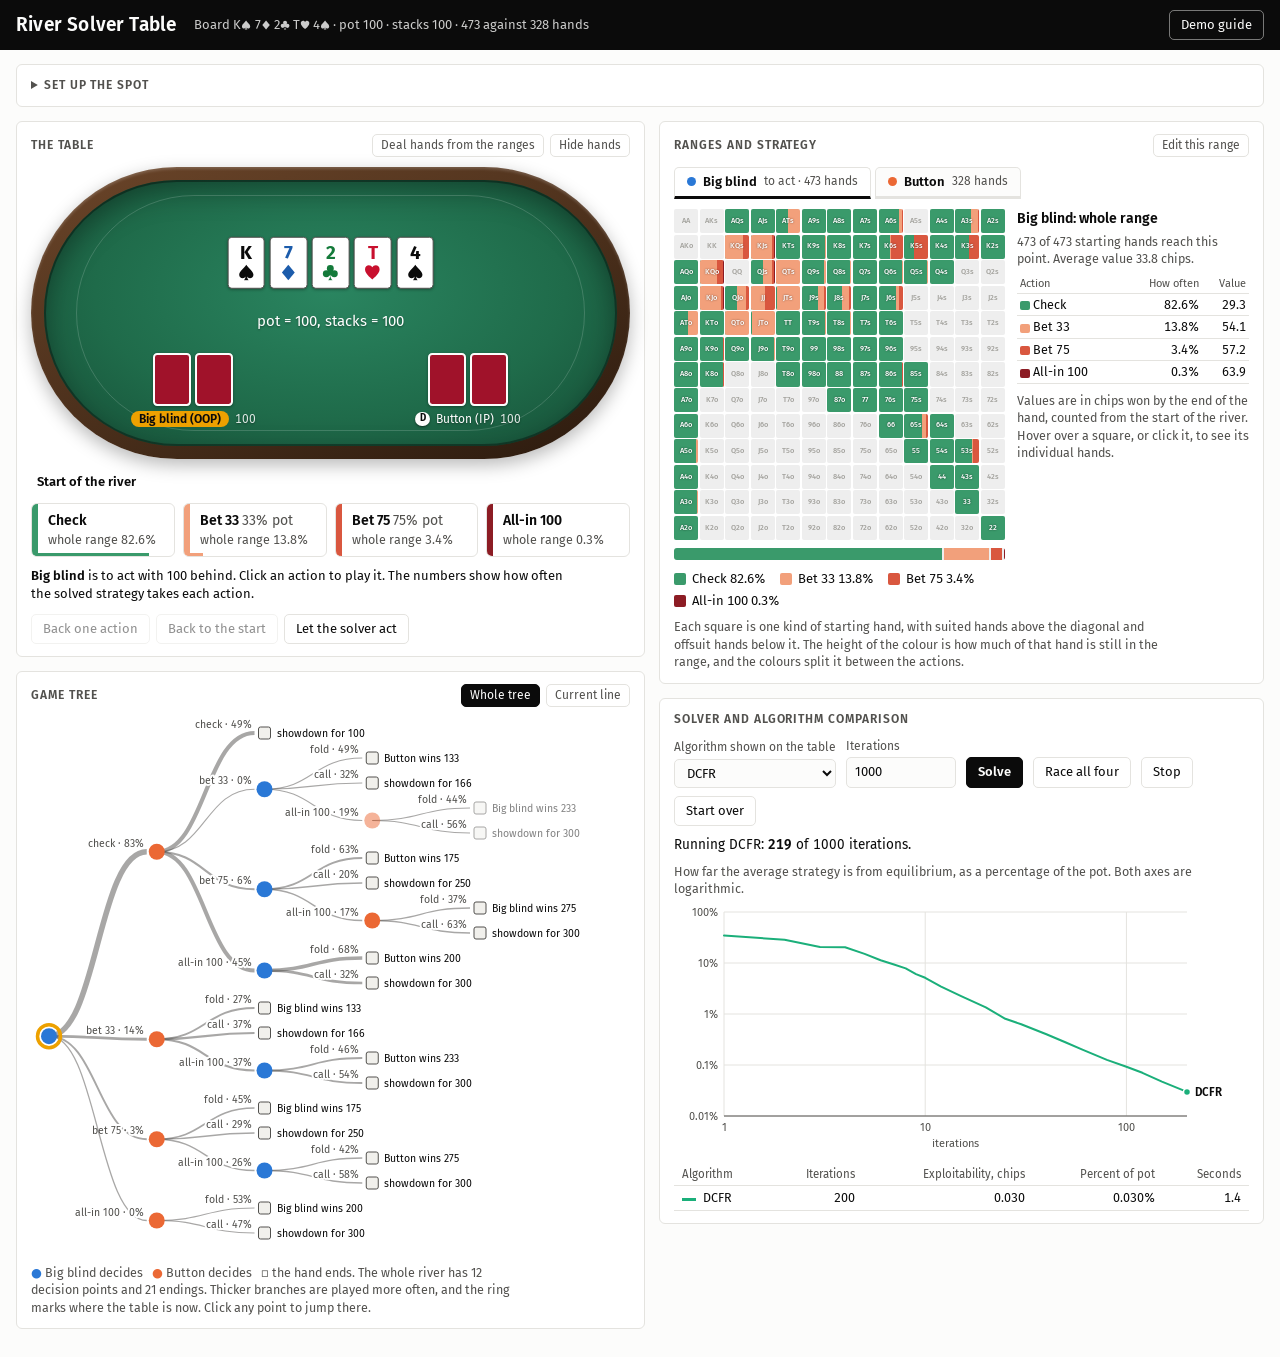
==== docs/index.html @ 9229a7aa "Add GitHub Pages site (docs/index.html, built by app/build.py)" ====
<!doctype html>
<html lang="en">
<head>
<meta charset="utf-8">
<meta name="viewport" content="width=device-width, initial-scale=1, viewport-fit=cover">
<title>River Solver Table</title>
<link rel="stylesheet" href="https://fonts.googleapis.com/css2?family=Fira+Sans:wght@400;500;600;700&display=swap">
<style>body{margin:0}</style>
</head>
<body>
<style>
/* Layout: a solver workbench. Left column is the table and the game tree, right column is the range grid and the solver. */
:root {
  --paper: #FCFCFB; --panel: #FFFFFF; --ink: #0B0B0B; --ink2: #52514E; --line: #E4E3DF; --soft: #F1F0EC;
  --bar: #0B0B0B; --bar-fg: #FCFCFB;
  --felt: #1F6B4A; --felt-hi: #2A8560; --felt-lo: #164E36; --rail: #4A2F1B; --rail-hi: #6B4529; --felt-fg: #FFFFFF;
  --card: #FFFFFF; --card-edge: #52514E; --back: #A0122A;
  --s-s: #0B0B0B; --s-h: #C8102E; --s-d: #1C5CAB; --s-c: #147A3A;
  --p0: #2A78D6; --p1: #EB6834;
  --a-fold: #4A78B5; --a-pass: #3A9A6B; --a-b1: #F2A07B; --a-b2: #D9573F; --a-b3: #8C1C24;
  --c-cfr: #2A78D6; --c-cfrp: #EB6834; --c-dcfr: #1BAF7A; --c-pcfr: #EDA100;
  --empty: #EEEEEE; --empty-fg: #A3A29D; --focus: #EDA100;
  --font: "Fira Sans", "Segoe UI", system-ui, -apple-system, "Helvetica Neue", Arial, sans-serif;
  --mono: "Fira Mono", ui-monospace, "SF Mono", Menlo, Consolas, monospace;
}
@media (prefers-color-scheme: dark) {
  :root:not([data-theme="light"]) {
    --paper: #121413; --panel: #1A1D1B; --ink: #ECEBE7; --ink2: #A9A8A2; --line: #2E322F; --soft: #222624;
    --bar: #050606; --bar-fg: #FCFCFB; --card: #FDFDFC; --card-edge: #0B0B0B;
    --empty: #262A28; --empty-fg: #6F746F; --p0: #5B9BE6; --p1: #F0854F; color-scheme: dark;
  }
}
:root[data-theme="dark"] {
  --paper: #121413; --panel: #1A1D1B; --ink: #ECEBE7; --ink2: #A9A8A2; --line: #2E322F; --soft: #222624;
  --bar: #050606; --bar-fg: #FCFCFB; --card: #FDFDFC; --card-edge: #0B0B0B;
  --empty: #262A28; --empty-fg: #6F746F; --p0: #5B9BE6; --p1: #F0854F; color-scheme: dark;
}
html, body { background: var(--paper); }
body { color: var(--ink); font-family: var(--font); font-size: 14px; line-height: 1.4; }
* { box-sizing: border-box; }
[hidden] { display: none !important; }
.su { width: .78em; height: .78em; fill: currentColor; display: inline-block; vertical-align: -.06em; }
.pcard .su { width: 1em; height: 1em; vertical-align: 0; display: block; }
button, input, select, textarea { font: inherit; color: inherit; }
button { cursor: pointer; }
:focus-visible { outline: 2px solid var(--focus); outline-offset: 2px; }
.num { font-variant-numeric: tabular-nums; }

/* header bar, as the frame title of the slides */
.top { background: var(--bar); color: var(--bar-fg); }
.top-in { max-width: 1560px; margin: 0 auto; padding-block: 10px; padding-left: max(16px, env(safe-area-inset-left, 0px)); padding-right: max(16px, env(safe-area-inset-right, 0px));
  display: flex; flex-wrap: wrap; align-items: center; gap: 10px 18px; }
.top h1 { font-size: 19px; font-weight: 600; margin: 0; letter-spacing: .01em; }
.top .spot { font-size: 13px; opacity: .8; flex: 1 1 200px; min-width: 0; }
.top .btn { background: transparent; color: var(--bar-fg); border: 1px solid rgba(252,252,251,.45); }
.top .btn:hover { background: rgba(252,252,251,.14); }
.wrap { max-width: 1560px; margin: 0 auto; padding-block: 14px 28px; padding-left: max(16px, env(safe-area-inset-left, 0px)); padding-right: max(16px, env(safe-area-inset-right, 0px)); display: flex; flex-direction: column; gap: 14px; }
.cols { display: grid; grid-template-columns: minmax(0, 1.04fr) minmax(0, 1fr); gap: 14px; align-items: start; }
.col { display: flex; flex-direction: column; gap: 14px; min-width: 0; }
@media (max-width: 1020px) { .cols { grid-template-columns: minmax(0, 1fr); } }
.panel { background: var(--panel); border: 1px solid var(--line); border-radius: 6px; padding: 12px 14px; min-width: 0; }
.panel > h2 { font-size: 12px; font-weight: 600; letter-spacing: .08em; text-transform: uppercase; color: var(--ink2); margin: 0 0 10px; display: flex; flex-wrap: wrap; gap: 6px 12px; align-items: center; justify-content: space-between; }
.panel > h2 .h2r { display: flex; flex-wrap: wrap; gap: 6px; align-items: center; text-transform: none; letter-spacing: 0; font-weight: 400; }
.btn { border: 1px solid var(--line); background: var(--panel); border-radius: 5px; padding: 5px 11px; font-size: 13px; }
.btn:hover { background: var(--soft); }
.btn.primary { background: var(--ink); color: var(--paper); border-color: var(--ink); font-weight: 600; }
.btn.primary:hover { opacity: .86; background: var(--ink); }
.btn.small { padding: 2px 8px; font-size: 12px; }
.btn[aria-pressed="true"] { background: var(--ink); color: var(--paper); border-color: var(--ink); }
.btn:disabled { opacity: .45; cursor: default; }
label.f { display: flex; flex-direction: column; gap: 3px; font-size: 12px; color: var(--ink2); }
label.f input, label.f select, .inp { border: 1px solid var(--line); background: var(--paper); border-radius: 5px; padding: 5px 8px; font-size: 13px; color: var(--ink); min-width: 0; }
.muted { color: var(--ink2); }
.hint { font-size: 12.5px; color: var(--ink2); margin: 8px 0 0; max-width: 70ch; }

/* setup */
.setup summary { cursor: pointer; font-size: 12px; font-weight: 600; letter-spacing: .08em; text-transform: uppercase; color: var(--ink2); }
.setup[open] summary { margin-bottom: 12px; }
.setup-grid { display: grid; grid-template-columns: repeat(auto-fit, minmax(150px, 1fr)); gap: 10px 14px; align-items: end; }
.setup-row { display: flex; flex-wrap: wrap; gap: 8px; margin-top: 12px; align-items: center; }

/* the table: the green felt of slide 4, drawn as a real table with a rail */
.table-wrap { width: 100%; --cw: clamp(30px, 6.3cqw, 54px); container-type: inline-size; }
.rail { aspect-ratio: 2.05 / 1; border-radius: 999px; padding: clamp(8px, 2.2cqw, 18px);
  background: linear-gradient(160deg, var(--rail-hi), var(--rail) 55%, #2B1A0E); box-shadow: 0 6px 18px rgba(0,0,0,.28), inset 0 2px 3px rgba(255,255,255,.18); }
.felt { position: relative; width: 100%; height: 100%; border-radius: 999px; color: var(--felt-fg);
  background: radial-gradient(ellipse at 50% 42%, var(--felt-hi), var(--felt) 58%, var(--felt-lo)); box-shadow: inset 0 0 0 2px rgba(0,0,0,.35), inset 0 10px 28px rgba(0,0,0,.35); }
.felt::before { content: ""; position: absolute; inset: 5.5%; border-radius: 999px; border: 1.5px solid rgba(255,255,255,.16); pointer-events: none; }
.board { position: absolute; left: 50%; top: 31%; transform: translate(-50%, -50%); display: flex; gap: calc(var(--cw) * .12); }
.potline { position: absolute; left: 50%; top: 53%; transform: translate(-50%, -50%); font-size: clamp(11px, 2.5cqw, 17px); white-space: nowrap; text-align: center; text-shadow: 0 1px 2px rgba(0,0,0,.4); }
.result { position: absolute; left: 50%; top: 9.5%; transform: translate(-50%, -50%); font-size: clamp(10px, 2.1cqw, 14px); font-weight: 600; background: rgba(0,0,0,.45); padding: 2px 12px; border-radius: 99px; white-space: nowrap; }
.seat { position: absolute; bottom: 7%; display: flex; flex-direction: column; align-items: center; gap: 3px; width: 34%; }
.seat0 { left: 9%; } .seat1 { right: 9%; }
.hole { display: flex; gap: calc(var(--cw) * .1); cursor: pointer; border-radius: 6px; padding: 2px; background: none; border: 0; }
.hole:hover { background: rgba(255,255,255,.14); }
.seat .lbl { font-size: clamp(9.5px, 2cqw, 13.5px); white-space: nowrap; text-shadow: 0 1px 2px rgba(0,0,0,.4); display: flex; gap: 6px; align-items: center; }
.seat .stack { opacity: .85; font-variant-numeric: tabular-nums; }
.seat.acting .lbl .nm { background: var(--focus); color: #0B0B0B; border-radius: 99px; padding: 0 8px; text-shadow: none; font-weight: 600; }
.dealer { width: 1.5em; height: 1.5em; border-radius: 50%; background: #FDFDFC; color: #0B0B0B; font-size: .8em; font-weight: 700; display: inline-flex; align-items: center; justify-content: center; text-shadow: none; box-shadow: 0 1px 2px rgba(0,0,0,.5); }
.wager { position: absolute; top: 31%; transform: translateY(-50%); width: 21%; flex-direction: column; justify-content: center; font-size: clamp(9.5px, 2cqw, 13.5px); display: flex; align-items: center; gap: 5px; white-space: nowrap; }
.wager0 { left: 6%; } .wager1 { right: 6%; }
.wager > span { display: inline-flex; align-items: center; gap: 4px; }
@container (max-width: 560px) { .rail { aspect-ratio: 1.5 / 1; } .board { top: 26%; } .potline { top: 47%; } .wager { top: 26%; width: 17%; left: 2%; } .wager1 { left: auto; right: 2%; } .seat0 { left: 5%; } .seat1 { right: 5%; } .seat { width: 42%; } }
.chip { width: 1.15em; height: 1.15em; border-radius: 50%; background: var(--focus); border: 2px dashed rgba(255,255,255,.9); box-shadow: 0 1px 2px rgba(0,0,0,.5); display: inline-block; }
.said { background: rgba(0,0,0,.5); border-radius: 99px; padding: 1px 9px; font-weight: 600; }
.pcard { width: var(--cw); height: calc(var(--cw) * 1.39); border-radius: calc(var(--cw) * .11); background: var(--card); border: 1px solid var(--card-edge);
  display: inline-flex; flex-direction: column; align-items: center; justify-content: center; font-weight: 700; line-height: 1; padding: 0; box-shadow: 0 1px 3px rgba(0,0,0,.35); font-family: var(--font); }
.pcard .r { font-size: calc(var(--cw) * .5); } .pcard .u { font-size: calc(var(--cw) * .46); margin-top: calc(var(--cw) * .02); }
button.pcard:hover { transform: translateY(-2px); }
.pcard.back { background: var(--back); border: 2px solid #FDFDFC; }
.pcard.sm { --cw: 24px; box-shadow: none; }
.c-s { color: var(--s-s); } .c-h { color: var(--s-h); } .c-d { color: var(--s-d); } .c-c { color: var(--s-c); }
.pcard.c-s, .pcard.c-h, .pcard.c-d, .pcard.c-c { background: var(--card); }
.pcard.c-s { color: #0B0B0B; } .pcard.c-h { color: #C8102E; } .pcard.c-d { color: #1C5CAB; } .pcard.c-c { color: #147A3A; }

/* line and actions */
.crumbs { display: flex; flex-wrap: wrap; gap: 4px 2px; align-items: center; margin-top: 12px; font-size: 13px; }
.crumbs button { border: 0; background: none; padding: 2px 6px; border-radius: 4px; color: var(--ink2); }
.crumbs button:hover { background: var(--soft); color: var(--ink); }
.crumbs button.cur { color: var(--ink); font-weight: 600; }
.crumbs .sep { color: var(--ink2); }
.actions { display: flex; flex-wrap: wrap; gap: 8px; margin-top: 10px; }
.act { flex: 1 1 108px; min-width: 0; border: 1px solid var(--line); background: var(--panel); border-radius: 6px; padding: 7px 10px 8px; text-align: left; position: relative; overflow: hidden; }
.act:hover { border-color: var(--ink2); }
.act .sw { position: absolute; left: 0; top: 0; bottom: 0; width: 6px; }
.act .nm { font-weight: 600; padding-left: 6px; display: block; }
.act .fq { padding-left: 6px; font-size: 12.5px; color: var(--ink2); display: block; font-variant-numeric: tabular-nums; }
.act .meter { position: absolute; left: 0; bottom: 0; height: 3px; }
.undernote { font-size: 13px; margin: 10px 0 0; max-width: 78ch; }
.undernote b { font-weight: 600; }
.rowbtns { display: flex; flex-wrap: wrap; gap: 6px; margin-top: 10px; }

/* range grid */
.tabs { display: flex; flex-wrap: wrap; gap: 4px; }
.tab { border: 1px solid var(--line); border-bottom-width: 3px; background: var(--paper); padding: 5px 12px; border-radius: 5px 5px 0 0; font-size: 13px; font-weight: 600; display: flex; gap: 7px; align-items: center; }
.tab .dot { width: 9px; height: 9px; border-radius: 50%; }
.tab[aria-selected="true"] { background: var(--panel); border-bottom-color: var(--ink); }
.tab .sub { font-weight: 400; color: var(--ink2); font-size: 12px; }
.gridbox { display: grid; grid-template-columns: minmax(0, 1fr) minmax(170px, 232px); gap: 12px; margin-top: 10px; align-items: start; }
@media (max-width: 620px) { .gridbox { grid-template-columns: minmax(0, 1fr); } }
.grid { display: grid; grid-template-columns: repeat(13, minmax(0, 1fr)); gap: 1.5px; container-type: inline-size; user-select: none; touch-action: manipulation; }
.cell { position: relative; aspect-ratio: 1; background: var(--empty); overflow: hidden; border-radius: 2px; }
.cell .fill { position: absolute; left: 0; right: 0; bottom: 0; display: flex; }
.cell .fill i { display: block; height: 100%; }
.cell .t { position: absolute; inset: 0; display: flex; align-items: center; justify-content: center; font-size: clamp(6.5px, 2.25cqw, 12.5px); font-weight: 500; color: var(--empty-fg); pointer-events: none; }
.cell.on .t { color: #FFFFFF; text-shadow: 0 0 2px rgba(0,0,0,.55); }
.cell.sel { outline: 2.5px solid var(--focus); outline-offset: -1px; z-index: 2; }
.cell.hl { outline: 2.5px solid var(--ink); outline-offset: -1px; z-index: 2; }
.grid.edit .cell { cursor: crosshair; }
.legend { display: flex; flex-wrap: wrap; gap: 4px 14px; margin-top: 10px; font-size: 13px; }
.legend span { display: inline-flex; align-items: center; gap: 6px; font-variant-numeric: tabular-nums; }
.legend i { width: 12px; height: 12px; border-radius: 2px; display: inline-block; }
.rangebar { display: flex; height: 12px; border-radius: 3px; overflow: hidden; margin-top: 8px; background: var(--empty); gap: 2px; }
.rangebar i { display: block; height: 100%; }
.detail { font-size: 12.5px; min-width: 0; }
.detail h3 { font-size: 14px; margin: 0 0 4px; font-weight: 600; }
.detail table { border-collapse: collapse; width: 100%; font-variant-numeric: tabular-nums; }
.detail td, .detail th { padding: 2px 3px; text-align: right; border-bottom: 1px solid var(--line); font-weight: 400; white-space: nowrap; }
.detail th { color: var(--ink2); font-size: 11px; }
.detail td:first-child, .detail th:first-child { text-align: left; }
.detail tr.hrow { cursor: pointer; } .detail tr.hrow:hover td { background: var(--soft); }
.detail .mini { display: inline-flex; width: 46px; height: 9px; border-radius: 2px; overflow: hidden; vertical-align: middle; background: var(--empty); }
.detail .mini i { display: block; height: 100%; }
.editbar { display: flex; flex-wrap: wrap; gap: 6px; align-items: center; margin-top: 10px; }
.editbar textarea { flex: 1 1 100%; min-height: 54px; border: 1px solid var(--line); border-radius: 5px; background: var(--paper); padding: 6px 8px; font-family: var(--mono); font-size: 12px; resize: vertical; }

/* tree and chart */
.treebox { overflow-x: auto; }
.treebox svg { display: block; margin: 0 auto; }
.tree text { font-family: var(--font); }
.tree .edge { stroke: var(--ink2); fill: none; opacity: .5; }
.tree .edge.on { stroke: var(--ink); opacity: 1; }
.tree .elab { font-size: 10.5px; fill: var(--ink2); paint-order: stroke; stroke: var(--panel); stroke-width: 4px; stroke-linejoin: round; }
.tree .elab.on { fill: var(--ink); font-weight: 600; }
.tree .nd { cursor: pointer; }
.tree .nd text { font-size: 9.5px; font-weight: 700; fill: #FFFFFF; pointer-events: none; }
.tree .nd.leaf rect { fill: var(--soft); stroke: var(--ink2); }
.tree .nd.leaf text { fill: var(--ink); font-weight: 600; }
.tree .nd.cur .ring { stroke: var(--focus); stroke-width: 3.5; fill: none; }
.tree .nd.off { opacity: .5; }
.solvebar { display: flex; flex-wrap: wrap; gap: 8px 10px; align-items: end; }
.status { margin: 10px 0 0; font-size: 13.5px; font-variant-numeric: tabular-nums; }
.status b { font-weight: 600; }
.chartbox { margin-top: 8px; position: relative; }
.chart text { font-family: var(--font); font-size: 11px; fill: var(--ink2); }
.chart .gl { stroke: var(--line); stroke-width: 1; }
.chart .ax { stroke: var(--ink2); stroke-width: 1; }
.chart .ser { fill: none; stroke-width: 2; stroke-linejoin: round; stroke-linecap: round; }
.chart .endlab { font-size: 11.5px; font-weight: 600; fill: var(--ink); }
.tip { position: absolute; pointer-events: none; background: var(--panel); border: 1px solid var(--line); border-radius: 5px; padding: 6px 9px; font-size: 12px; box-shadow: 0 4px 14px rgba(0,0,0,.18); white-space: nowrap; z-index: 5; font-variant-numeric: tabular-nums; }
.tip i { display: inline-block; width: 10px; height: 3px; margin-right: 6px; vertical-align: middle; }
.racetab { border-collapse: collapse; font-size: 12.5px; font-variant-numeric: tabular-nums; margin-top: 8px; width: 100%; }
.racetab td, .racetab th { padding: 3px 8px; border-bottom: 1px solid var(--line); text-align: right; font-weight: 400; }
.racetab th { color: var(--ink2); font-size: 11.5px; }
.racetab td:first-child, .racetab th:first-child { text-align: left; }
.racetab i { display: inline-block; width: 14px; height: 3px; margin-right: 7px; vertical-align: middle; }

/* card picker and guide */
.pop { position: fixed; inset: 0; background: rgba(0,0,0,.4); display: flex; align-items: center; justify-content: center; z-index: 50; padding: 16px; }
.pop .box { background: var(--panel); border-radius: 8px; padding: 16px; max-width: 100%; box-shadow: 0 12px 40px rgba(0,0,0,.4); border: 1px solid var(--line); }
.pop h3 { margin: 0 0 10px; font-size: 15px; }
.pick { display: grid; grid-template-columns: repeat(13, minmax(0, 1fr)); gap: 4px; --cw: clamp(19px, 5.6vw, 36px); }
.pick .pcard:disabled { opacity: .18; cursor: default; transform: none; }
.pick .pcard.chosen { outline: 3px solid var(--focus); }
.guide { position: fixed; top: 0; right: 0; bottom: 0; width: min(420px, 100%); background: var(--panel); border-left: 1px solid var(--line); box-shadow: -8px 0 30px rgba(0,0,0,.25); z-index: 40; display: flex; flex-direction: column;
  padding-top: env(safe-area-inset-top, 0px); padding-bottom: env(safe-area-inset-bottom, 0px); padding-right: env(safe-area-inset-right, 0px); }
.guide header { display: flex; justify-content: space-between; align-items: center; padding: 12px 16px; border-bottom: 1px solid var(--line); }
.guide header h2 { margin: 0; font-size: 16px; }
.guide ol { list-style: none; margin: 0; padding: 8px 16px 20px; overflow-y: auto; display: flex; flex-direction: column; gap: 10px; }
.guide li { border: 1px solid var(--line); border-radius: 6px; padding: 10px 12px; }
.guide li.done { border-color: var(--a-pass); }
.guide li h3 { margin: 0 0 4px; font-size: 14px; display: flex; gap: 8px; align-items: baseline; }
.guide li h3 .n { color: var(--ink2); font-weight: 400; font-variant-numeric: tabular-nums; }
.guide li p { margin: 0 0 8px; font-size: 13px; color: var(--ink2); }
@media (prefers-reduced-motion: no-preference) { button.pcard { transition: transform .08s; } }
</style>
<div class="top"><div class="top-in">
  <h1>River Solver Table</h1>
  <div class="spot" id="spotline"></div>
  <button class="btn" id="btnGuide" type="button">Demo guide</button>
</div></div>

<div class="wrap">
  <details class="panel setup" id="setup">
    <summary>Set up the spot</summary>
    <div class="setup-grid">
      <label class="f">Name of the first player to act<input id="name0" autocomplete="off"></label>
      <label class="f">Name of the player in position<input id="name1" autocomplete="off"></label>
      <label class="f">Pot at the start of the river<input id="pot" type="number" min="1" step="1"></label>
      <label class="f">Stack behind for each player<input id="stack" type="number" min="1" step="1"></label>
      <label class="f">First player's bet sizes, percent of pot<input id="bets0" autocomplete="off"></label>
      <label class="f">In-position bet sizes, percent of pot<input id="bets1" autocomplete="off"></label>
      <label class="f">Raise sizes, percent of pot<input id="raises" autocomplete="off"></label>
      <label class="f">Most bets and raises in a line<select id="maxRaises"><option>1</option><option>2</option><option>3</option></select></label>
    </div>
    <div class="setup-row">
      <button class="btn" id="btnTalk" type="button">Load the talk example</button>
      <button class="btn" id="btnRandomBoard" type="button">Random board</button>
      <button class="btn" id="btnSwap" type="button">Swap the two seats</button>
      <span class="muted">An all-in is always allowed. Click a board card on the table to change it.</span>
    </div>
  </details>

  <div class="cols">
    <div class="col">
      <section class="panel">
        <h2>The table <span class="h2r"><button class="btn small" id="btnDeal" type="button">Deal hands from the ranges</button><button class="btn small" id="btnHide" type="button">Hide hands</button></span></h2>
        <div class="table-wrap"><div class="rail"><div class="felt">
          <div class="result" id="result" hidden></div>
          <div class="board" id="board"></div>
          <div class="potline" id="potline"></div>
          <div class="wager wager0" id="wager0"></div>
          <div class="wager wager1" id="wager1"></div>
          <div class="seat seat0" id="seat0"></div>
          <div class="seat seat1" id="seat1"></div>
        </div></div></div>
        <div class="crumbs" id="crumbs"></div>
        <div class="actions" id="actions"></div>
        <p class="undernote" id="undernote"></p>
        <div class="rowbtns">
          <button class="btn" id="btnBack" type="button">Back one action</button>
          <button class="btn" id="btnRestart" type="button">Back to the start</button>
          <button class="btn" id="btnSample" type="button">Let the solver act</button>
        </div>
      </section>
      <section class="panel">
        <h2>Game tree <span class="h2r"><button class="btn small" id="btnTreeAll" type="button" aria-pressed="true">Whole tree</button><button class="btn small" id="btnTreeLine" type="button" aria-pressed="false">Current line</button></span></h2>
        <div class="treebox" id="treebox"></div>
        <p class="hint" id="treehint"></p>
      </section>
    </div>

    <div class="col">
      <section class="panel">
        <h2>Ranges and strategy <span class="h2r"><button class="btn small" id="btnEdit" type="button" aria-pressed="false">Edit this range</button></span></h2>
        <div class="tabs" role="tablist" id="tabs"></div>
        <div class="editbar" id="editbar" hidden>
          <span class="muted">Paint with weight</span>
          <span id="brushes"></span>
          <select class="inp" id="preset" aria-label="Range preset"></select>
          <button class="btn small" id="btnClear" type="button">Clear</button>
          <textarea id="rangeText" spellcheck="false" aria-label="Range in standard notation"></textarea>
          <button class="btn small" id="btnApplyText" type="button">Apply the text</button>
          <span class="muted" id="rangeCount"></span>
        </div>
        <div class="gridbox">
          <div>
            <div class="grid" id="grid"></div>
            <div class="rangebar" id="rangebar"></div>
            <div class="legend" id="legend"></div>
          </div>
          <div class="detail" id="detail"></div>
        </div>
        <p class="hint" id="gridhint"></p>
      </section>
      <section class="panel">
        <h2>Solver and algorithm comparison</h2>
        <div class="solvebar">
          <label class="f">Algorithm shown on the table<select id="algo"></select></label>
          <label class="f">Iterations<input id="target" type="number" min="10" step="10" style="width:110px"></label>
          <button class="btn primary" id="btnSolve" type="button">Solve</button>
          <button class="btn" id="btnRace" type="button">Race all four</button>
          <button class="btn" id="btnStop" type="button">Stop</button>
          <button class="btn" id="btnReset" type="button">Start over</button>
        </div>
        <p class="status" id="status"></p>
        <div class="chartbox" id="chartbox"></div>
        <table class="racetab" id="racetab"></table>
      </section>
    </div>
  </div>
</div>

<div class="pop" id="pop" hidden><div class="box"><h3 id="popTitle"></h3><div class="pick" id="pick"></div>
  <div class="setup-row"><button class="btn" id="popRandom" type="button" hidden>Random hand from the range</button><button class="btn" id="popCancel" type="button">Cancel</button></div></div></div>

<aside class="guide" id="guide" hidden>
  <header><h2>Demo guide</h2><button class="btn small" id="btnGuideClose" type="button">Close</button></header>
  <ol id="guideList"></ol>
</aside>

<script>
/* River solver core: range-vectorised CFR, CFR+, DCFR and PCFR+ on the public betting tree.
   Terminal values use the sorted prefix-sum evaluation with card-removal correction, O(n) per leaf.
   Pure functions, no DOM. Works in the browser and in node (for tests). */
(function (root) {
  'use strict';
  const RANKS = '23456789TJQKA', SUITS = 'cdhs';
  const cardOf = s => RANKS.indexOf(s[0]) * 4 + SUITS.indexOf(s[1]);
  const cardStr = c => RANKS[c >> 2] + SUITS[c & 3];

  // ---- seven-card evaluator: larger value = stronger hand ----
  function eval7(cards) {
    const rc = new Int8Array(13), sc = new Int8Array(4);
    for (const c of cards) { rc[c >> 2]++; sc[c & 3]++; }
    let flushSuit = -1;
    for (let s = 0; s < 4; s++) if (sc[s] >= 5) flushSuit = s;
    const straightHigh = mask => {
      for (let hi = 12; hi >= 4; hi--) if (((mask >> (hi - 4)) & 31) === 31) return hi;
      return (mask & 0x100F) === 0x100F ? 3 : -1;           // wheel A-2-3-4-5
    };
    const pack = (cat, ks) => { let v = cat; for (let i = 0; i < 5; i++) v = v * 13 + (ks[i] || 0); return v; };
    let rmask = 0; for (let r = 0; r < 13; r++) if (rc[r]) rmask |= 1 << r;
    if (flushSuit >= 0) {
      let fm = 0; for (const c of cards) if ((c & 3) === flushSuit) fm |= 1 << (c >> 2);
      const sh = straightHigh(fm);
      if (sh >= 0) return pack(8, [sh]);
      const ks = []; for (let r = 12; r >= 0 && ks.length < 5; r--) if (fm >> r & 1) ks.push(r);
      var flushVal = pack(5, ks);
    }
    const quads = [], trips = [], pairs = [], singles = [];
    for (let r = 12; r >= 0; r--) {
      if (rc[r] === 4) quads.push(r); else if (rc[r] === 3) trips.push(r);
      else if (rc[r] === 2) pairs.push(r); else if (rc[r] === 1) singles.push(r);
    }
    if (quads.length) {
      let k = -1; for (let r = 12; r >= 0; r--) if (rc[r] && r !== quads[0]) { k = r; break; }
      return pack(7, [quads[0], k]);
    }
    if (trips.length && (trips.length > 1 || pairs.length)) {
      const p = trips.length > 1 ? Math.max(trips[1], pairs.length ? pairs[0] : -1) : pairs[0];
      return pack(6, [trips[0], p]);
    }
    if (flushSuit >= 0) return flushVal;
    const sh = straightHigh(rmask);
    if (sh >= 0) return pack(4, [sh]);
    if (trips.length) return pack(3, [trips[0], singles[0], singles[1]]);
    if (pairs.length >= 2) {
      let k = -1; for (let r = 12; r >= 0; r--) if (rc[r] && r !== pairs[0] && r !== pairs[1]) { k = r; break; }
      return pack(2, [pairs[0], pairs[1], k]);
    }
    if (pairs.length) return pack(1, [pairs[0], singles[0], singles[1], singles[2]]);
    return pack(0, singles.slice(0, 5));
  }
  const CATEGORY = ['high card', 'pair', 'two pair', 'three of a kind', 'straight', 'flush', 'full house', 'four of a kind', 'straight flush'];
  const categoryOf = v => CATEGORY[Math.floor(v / 371293)];

  // ---- hand classes (the 13 x 13 grid): row i, column j, ranks descending from A ----
  function classOf(a, b) {            // cards a, b
    let r1 = a >> 2, r2 = b >> 2;
    if (r1 < r2) { const t = r1; r1 = r2; r2 = t; }
    const i = 12 - r1, j = 12 - r2;   // i <= j
    if (r1 === r2) return i * 13 + i;
    return (a & 3) === (b & 3) ? i * 13 + j : j * 13 + i;
  }
  function className(k) {
    const i = Math.floor(k / 13), j = k % 13, R = i => RANKS[12 - i];
    if (i === j) return R(i) + R(i);
    return i < j ? R(i) + R(j) + 's' : R(j) + R(i) + 'o';
  }
  /* Range notation: "22+, A2s+, KTo+, 98s, -QQ+"; optional weight "AKs:0.5". Returns Float64Array(169). */
  function parseRange(spec) {
    const w = new Float64Array(169);
    const idx = (hi, lo, kind) => kind === 'p' ? (12 - hi) * 13 + (12 - hi) : kind === 's' ? (12 - hi) * 13 + (12 - lo) : (12 - lo) * 13 + (12 - hi);
    for (let tok of spec.split(',')) {
      tok = tok.trim(); if (!tok) continue;
      let val = 1;
      const neg = tok[0] === '-'; if (neg) tok = tok.slice(1);
      const colon = tok.indexOf(':'); if (colon >= 0) { val = Math.max(0, Math.min(1, parseFloat(tok.slice(colon + 1)) || 0)); tok = tok.slice(0, colon); }
      const plus = tok.endsWith('+'); if (plus) tok = tok.slice(0, -1);
      tok = tok[0].toUpperCase() + (tok[1] || '').toUpperCase() + (tok[2] || '').toLowerCase();
      const hi = RANKS.indexOf(tok[0]), lo = RANKS.indexOf(tok[1]);
      if (hi < 0 || lo < 0) continue;
      const set = k => { w[k] = neg ? 0 : val; };
      if (tok.length === 2 && hi === lo) { for (let r = hi; r <= (plus ? 12 : hi); r++) set(idx(r, r, 'p')); }
      else {
        const H = Math.max(hi, lo), L = Math.min(hi, lo); if (H === L) continue;
        const kinds = tok[2] === 's' ? ['s'] : tok[2] === 'o' ? ['o'] : ['s', 'o'];
        for (const kind of kinds) for (let r = L; r <= (plus ? H - 1 : L); r++) set(idx(H, r, kind));
      }
    }
    return w;
  }
  function rangeToString(w) {
    const out = [];
    for (let k = 0; k < 169; k++) if (w[k] > 0) out.push(className(k) + (w[k] < 0.999 ? ':' + (+w[k].toFixed(2)) : ''));
    return out.join(',');
  }

  // ---- game construction ----
  /* cfg: { board:[5 cards], pot, stack, bets:[[fractions of pot] for OOP, [..] for IP], raises:[fractions], maxRaises,
            weights:[Float64Array(169), Float64Array(169)] } */
  function createGame(cfg) {
    const board = cfg.board.slice(), used = new Set(board);
    const ca = [], cb = [];
    for (let a = 0; a < 52; a++) if (!used.has(a)) for (let b = a + 1; b < 52; b++) if (!used.has(b)) { ca.push(a); cb.push(b); }
    const N = ca.length;
    const key = new Float64Array(N), cls = new Int16Array(N);
    for (let i = 0; i < N; i++) { key[i] = eval7([ca[i], cb[i], ...board]); cls[i] = classOf(ca[i], cb[i]); }
    const order = Array.from({ length: N }, (_, i) => i).sort((x, y) => key[x] - key[y]);
    const groupEnd = new Int32Array(N);            // for position k in order: end (exclusive) of its equal-strength group
    for (let k = 0; k < N;) { let e = k; while (e < N && key[order[e]] === key[order[k]]) e++; for (let q = k; q < e; q++) groupEnd[q] = e; k = e; }
    const w = [new Float64Array(N), new Float64Array(N)];
    for (let p = 0; p < 2; p++) for (let i = 0; i < N; i++) w[p][i] = cfg.weights[p][cls[i]];
    const g = { cfg, board, N, ca: Int8Array.from(ca), cb: Int8Array.from(cb), key, cls, order: Int32Array.from(order), groupEnd, w,
                pot: cfg.pot, stack: cfg.stack, nodes: [], decisions: [] };
    // betting tree
    const pot = cfg.pot, stack = cfg.stack;
    const mk = o => { o.id = g.nodes.length; o.val = new Float64Array(N); o.rbuf = new Float64Array(N); g.nodes.push(o); return o; };
    function build(player, contrib, nRaises, facing, parent, depth) {
      const other = 1 - player;
      const node = mk({ type: 'd', player, contrib: contrib.slice(), actions: [], children: [], parent, depth, facing });
      const add = (label, kind, amount, child) => { child.parent = node; child.pa = node.actions.length; child.depth = depth + 1; node.actions.push({ label, kind, amount }); node.children.push(child); };
      if (facing) {
        const gain0 = player === 1 ? (pot / 2 + contrib[1]) : -(pot / 2 + contrib[0]);
        add('fold', 'fold', 0, mk({ type: 'fold', amount: gain0, folder: player, contrib: contrib.slice() }));
        const c = Math.max(contrib[0], contrib[1]);
        add('call', 'call', c - contrib[player], mk({ type: 'sd', amount: pot / 2 + c, contrib: [c, c] }));
        if (nRaises < cfg.maxRaises && contrib[other] < stack) {
          const cur = pot + 2 * contrib[other];
          const sizes = [...new Set(cfg.raises.map(f => Math.min(contrib[other] + f * cur, stack)).concat([stack]))].sort((x, y) => x - y);
          for (const s of sizes) {
            if (s <= contrib[other] + 1e-9) continue;
            const nc = contrib.slice(); nc[player] = s;
            add(s >= stack ? 'allin' : 'raise', s >= stack ? 'allin' : 'raise', s, build(other, nc, nRaises + 1, true, node, depth + 1));
            node.actions[node.actions.length - 1].frac = (s - contrib[other]) / cur;
          }
        }
      } else {
        if (player === 0) add('check', 'check', 0, build(other, contrib, nRaises, false, node, depth + 1));
        else add('check', 'check', 0, mk({ type: 'sd', amount: pot / 2, contrib: contrib.slice() }));
        const sizes = [...new Set(cfg.bets[player].map(f => Math.min(f * pot, stack)).concat([stack]))].sort((x, y) => x - y);
        for (const s of sizes) {
          if (s <= 1e-9) continue;
          const nc = contrib.slice(); nc[player] = s;
          add(s >= stack ? 'allin' : 'bet', s >= stack ? 'allin' : 'bet', s, build(other, nc, nRaises + 1, true, node, depth + 1));
          node.actions[node.actions.length - 1].frac = s / pot;
        }
      }
      return node;
    }
    g.root = build(0, [0, 0], 0, false, null, 0);
    g.decisions = g.nodes.filter(n => n.type === 'd');
    g.decisions.forEach((n, k) => { n.di = k; n.na = n.actions.length; });
    // deal weight Z = sum_ij w0_i w1_j [no shared card]
    const t = new Float64Array(N); foldEval(g, w[1], t);
    let Z = 0; for (let i = 0; i < N; i++) Z += w[0][i] * t[i];
    g.Z = Z;
    g.nLive = [0, 1].map(p => w[p].reduce((s, x) => s + (x > 0 ? 1 : 0), 0));
    return g;
  }

  // out[i] = sum_j w[j] [hands i, j share no card]
  const cardSum = new Float64Array(52);
  function foldEval(g, w, out) {
    const N = g.N, ca = g.ca, cb = g.cb; let tot = 0; cardSum.fill(0);
    for (let j = 0; j < N; j++) { const x = w[j]; if (x !== 0) { tot += x; cardSum[ca[j]] += x; cardSum[cb[j]] += x; } }
    for (let i = 0; i < N; i++) out[i] = tot - cardSum[ca[i]] - cardSum[cb[i]] + w[i];
  }
  // out[i] = sum_j w[j] [no shared card] sign(strength_i - strength_j): one ascending and one descending sweep
  function showdownEval(g, w, out) {
    const N = g.N, ca = g.ca, cb = g.cb, ord = g.order, ge = g.groupEnd;
    let cum = 0; cardSum.fill(0);
    for (let k = 0; k < N;) {
      const e = ge[k];
      for (let q = k; q < e; q++) { const i = ord[q]; out[i] = cum - cardSum[ca[i]] - cardSum[cb[i]]; }
      for (let q = k; q < e; q++) { const i = ord[q], x = w[i]; if (x !== 0) { cum += x; cardSum[ca[i]] += x; cardSum[cb[i]] += x; } }
      k = e;
    }
    cum = 0; cardSum.fill(0);
    for (let k = N; k > 0;) {
      let s = k - 1; while (s > 0 && ge[s - 1] === ge[k - 1]) s--;
      for (let q = s; q < k; q++) { const i = ord[q]; out[i] -= cum - cardSum[ca[i]] - cardSum[cb[i]]; }
      for (let q = s; q < k; q++) { const i = ord[q], x = w[i]; if (x !== 0) { cum += x; cardSum[ca[i]] += x; cardSum[cb[i]] += x; } }
      k = s;
    }
  }
  // value vector of a leaf for player p, given the opponent's reach
  function leafValue(g, node, p, rOpp, out) {
    if (node.type === 'fold') { foldEval(g, rOpp, out); const a = p === 0 ? node.amount : -node.amount; for (let i = 0; i < g.N; i++) out[i] *= a; }
    else { showdownEval(g, rOpp, out); const a = node.amount; for (let i = 0; i < g.N; i++) out[i] *= a; }
    return out;
  }

  const ALGOS = { cfr: 'CFR', 'cfr+': 'CFR+', dcfr: 'DCFR', 'pcfr+': 'PCFR+' };

  // ---- the solver ----
  function Solver(game, algo) {
    const g = this.g = game; this.algo = algo; this.t = 0; this.time = 0;
    const N = g.N;
    this.R = g.decisions.map(n => new Float64Array(N * n.na));
    this.S = g.decisions.map(n => new Float64Array(N * n.na));
    this.M = g.decisions.map(n => new Float64Array(N * n.na));
    this.sig = g.decisions.map(n => new Float64Array(N * n.na));
    this.reg = g.decisions.map(n => new Float64Array(N * n.na));
    this.hist = [];                                   // [iteration, exploitability of the average strategy]
  }
  function regretMatch(R, M, na, N, out) {
    for (let h = 0, o = 0; h < N; h++, o += na) {
      let s = 0;
      for (let a = 0; a < na; a++) { const x = R[o + a] + (M ? M[o + a] : 0); if (x > 0) s += x; }
      if (s > 0) for (let a = 0; a < na; a++) { const x = R[o + a] + (M ? M[o + a] : 0); out[o + a] = x > 0 ? x / s : 0; }
      else for (let a = 0; a < na; a++) out[o + a] = 1 / na;
    }
  }
  Solver.prototype.computeSigma = function (out) {
    const g = this.g;
    for (const n of g.decisions) regretMatch(this.R[n.di], this.algo === 'pcfr+' ? this.M[n.di] : null, n.na, g.N, out[n.di]);
    return out;
  };
  Solver.prototype.step = function () {
    const g = this.g, N = g.N, algo = this.algo, t = ++this.t;
    for (let p = 0; p < 2; p++) {
      this.computeSigma(this.sig);
      const wAvg = algo === 'cfr+' ? t : algo === 'pcfr+' ? t * t : 1;
      if (algo === 'dcfr' && t > 1) {
        const d = Math.pow(t / (t + 1), 2);
        for (const n of g.decisions) if (n.player === p) { const S = this.S[n.di]; for (let k = 0; k < S.length; k++) S[k] *= d; }
      }
      this.walk(g.root, p, g.w[p], g.w[1 - p], wAvg);
      const a = Math.pow(t, 1.5) / (Math.pow(t, 1.5) + 1), b = 0.5;
      for (const n of g.decisions) if (n.player === p) {
        const R = this.R[n.di], r = this.reg[n.di], M = this.M[n.di];
        if (algo === 'cfr') for (let k = 0; k < R.length; k++) R[k] += r[k];
        else if (algo === 'cfr+') for (let k = 0; k < R.length; k++) { const x = R[k] + r[k]; R[k] = x > 0 ? x : 0; }
        else if (algo === 'pcfr+') for (let k = 0; k < R.length; k++) { const x = R[k] + r[k]; R[k] = x > 0 ? x : 0; M[k] = r[k]; }
        else for (let k = 0; k < R.length; k++) R[k] = (R[k] > 0 ? R[k] * a : R[k] * b) + r[k];
      }
    }
  };
  // counterfactual values for player p; writes instantaneous regrets and accumulates the average strategy
  Solver.prototype.walk = function (node, p, rOwn, rOpp, wAvg) {
    const g = this.g, N = g.N, out = node.val;
    if (node.type !== 'd') return leafValue(g, node, p, rOpp, out);
    const na = node.na, sig = this.sig[node.di];
    if (node.player === p) {
      const S = this.S[node.di];
      for (let a = 0; a < na; a++) {
        const ch = node.children[a], rb = ch.rbuf;
        for (let h = 0; h < N; h++) { const x = rOwn[h] * sig[h * na + a]; rb[h] = x; S[h * na + a] += wAvg * x; }
        this.walk(ch, p, rb, rOpp, wAvg);
      }
      const reg = this.reg[node.di];
      out.fill(0);
      for (let a = 0; a < na; a++) { const v = node.children[a].val; for (let h = 0; h < N; h++) out[h] += sig[h * na + a] * v[h]; }
      for (let a = 0; a < na; a++) { const v = node.children[a].val; for (let h = 0; h < N; h++) reg[h * na + a] = v[h] - out[h]; }
    } else {
      for (let a = 0; a < na; a++) {
        const ch = node.children[a], rb = ch.rbuf;
        for (let h = 0; h < N; h++) rb[h] = rOpp[h] * sig[h * na + a];
        this.walk(ch, p, rOwn, rb, wAvg);
      }
      out.fill(0);
      for (let a = 0; a < na; a++) { const v = node.children[a].val; for (let h = 0; h < N; h++) out[h] += v[h]; }
    }
    return out;
  };
  Solver.prototype.average = function () {
    const g = this.g, N = g.N;
    return g.decisions.map(n => {
      const S = this.S[n.di], na = n.na, out = new Float64Array(N * na);
      for (let h = 0, o = 0; h < N; h++, o += na) {
        let s = 0; for (let a = 0; a < na; a++) s += S[o + a];
        for (let a = 0; a < na; a++) out[o + a] = s > 0 ? S[o + a] / s : 1 / na;
      }
      return out;
    });
  };
  Solver.prototype.current = function () { return this.computeSigma(this.g.decisions.map(n => new Float64Array(this.g.N * n.na))); };

  // best-response value vector for p against strat
  function bestResponse(g, node, p, rOpp, strat) {
    const N = g.N, out = node.val;
    if (node.type !== 'd') return leafValue(g, node, p, rOpp, out);
    const na = node.na, sig = strat[node.di];
    if (node.player === p) {
      for (let a = 0; a < na; a++) bestResponse(g, node.children[a], p, rOpp, strat);
      out.fill(-Infinity);
      for (let a = 0; a < na; a++) { const v = node.children[a].val; for (let h = 0; h < N; h++) if (v[h] > out[h]) out[h] = v[h]; }
    } else {
      for (let a = 0; a < na; a++) {
        const ch = node.children[a], rb = ch.rbuf;
        for (let h = 0; h < N; h++) rb[h] = rOpp[h] * sig[h * na + a];
        bestResponse(g, ch, p, rb, strat);
      }
      out.fill(0);
      for (let a = 0; a < na; a++) { const v = node.children[a].val; for (let h = 0; h < N; h++) out[h] += v[h]; }
    }
    return out;
  }
  // exploitability in chips per hand: (BR_0 + BR_1) / 2
  function exploitability(g, strat) {
    let tot = 0;
    for (let p = 0; p < 2; p++) {
      const v = bestResponse(g, g.root, p, g.w[1 - p], strat);
      let s = 0; for (let h = 0; h < g.N; h++) s += g.w[p][h] * v[h];
      tot += s / g.Z;
    }
    return tot / 2;
  }
  Solver.prototype.exploitability = function () { return exploitability(this.g, this.average()); };

  /* Everything the interface shows for a strategy profile: at every node, both reach vectors and both players'
     counterfactual value vectors (each player's own strategy below the node). */
  function analyse(g, strat) {
    const N = g.N;
    const view = g.nodes.map(() => ({ reach: [null, null], ev: [null, null] }));
    (function down(node, r0, r1) {
      view[node.id].reach = [r0, r1];
      if (node.type !== 'd') return;
      const na = node.na, sig = strat[node.di], p = node.player;
      for (let a = 0; a < na; a++) {
        const nr = new Float64Array(N), src = p === 0 ? r0 : r1;
        for (let h = 0; h < N; h++) nr[h] = src[h] * sig[h * na + a];
        down(node.children[a], p === 0 ? nr : r0, p === 0 ? r1 : nr);
      }
    })(g.root, g.w[0], g.w[1]);
    for (let p = 0; p < 2; p++) (function up(node) {
      const out = new Float64Array(N);
      if (node.type !== 'd') { leafValue(g, node, p, view[node.id].reach[1 - p], out); }
      else {
        const na = node.na, sig = strat[node.di];
        for (let a = 0; a < na; a++) {
          const v = up(node.children[a]);
          if (node.player === p) for (let h = 0; h < N; h++) out[h] += sig[h * na + a] * v[h];
          else for (let h = 0; h < N; h++) out[h] += v[h];
        }
      }
      view[node.id].ev[p] = out;
      return out;
    })(g.root);
    let v0 = 0; for (let h = 0; h < N; h++) v0 += g.w[0][h] * view[g.root.id].ev[0][h];
    view.value0 = v0 / g.Z;                       // zero-sum value for the out-of-position player
    return view;
  }
  // compatible opponent mass for each hand: m[i] = sum_j r[j] [no shared card]
  function oppMass(g, r) { const out = new Float64Array(g.N); foldEval(g, r, out); return out; }

  const api = { RANKS, SUITS, cardOf, cardStr, eval7, categoryOf, classOf, className, parseRange, rangeToString, createGame,
                Solver, exploitability, analyse, oppMass, ALGOS, foldEval, showdownEval,
                BB_CALL: '22+,A2s+,K2s+,Q4s+,J6s+,T6s+,96s+,85s+,75s+,64s+,53s+,43s,A2o+,K8o+,Q9o+,J9o+,T8o+,98o,87o,-QQ+,-AKs,-AKo,-A5s',
                BTN_OPEN: '22+,A2s+,K5s+,Q8s+,J8s+,T7s+,97s+,86s+,75s+,65s,54s,A7o+,K9o+,QTo+,JTo' };
  if (typeof module !== 'undefined' && module.exports) module.exports = api; else root.PokerSolver = api;
})(typeof self !== 'undefined' ? self : this);
</script>
<script>
/* River Solver Table: interface. All solving is done by solver.js on the main thread in short time slices. */
(function () {
  'use strict';
  const P = PokerSolver, $ = id => document.getElementById(id);
  const SUIT_PATH = {
    h: '<path d="M50 90C20 64 8 47 8 31C8 17 19 8 30 8c9 0 16 5 20 12c4-7 11-12 20-12c11 0 22 9 22 23c0 16-12 33-42 59z"/>',
    d: '<path d="M50 5L87 50L50 95L13 50z"/>',
    s: '<path d="M50 5C62 26 91 42 91 63c0 12-9 20-20 20c-7 0-13-3-17-9c1 9 4 16 10 21H36c6-5 9-12 10-21c-4 6-10 9-17 9C18 83 9 75 9 63C9 42 38 26 50 5z"/>',
    c: '<circle cx="50" cy="27" r="20"/><circle cx="27" cy="58" r="20"/><circle cx="73" cy="58" r="20"/><path d="M41 40h18v28H41zM50 60c0 16-4 28-13 35h26c-9-7-13-19-13-35z"/>' };
  const SYM = {}; for (const k in SUIT_PATH) SYM[k] = `<svg class="su" viewBox="0 0 100 100" aria-hidden="true">${SUIT_PATH[k]}</svg>`;
  const COL = { fold: '#4A78B5', pass: '#3A9A6B', b1: '#F2A07B', b2: '#D9573F', b3: '#8C1C24' };
  const ALGO_VAR = { cfr: 'var(--c-cfr)', 'cfr+': 'var(--c-cfrp)', dcfr: 'var(--c-dcfr)', 'pcfr+': 'var(--c-pcfr)' };
  const ALGO_KEYS = ['cfr', 'cfr+', 'dcfr', 'pcfr+'];
  const PRESETS = [
    ['Big blind calling range (talk)', P.BB_CALL], ['Button opening range (talk)', P.BTN_OPEN],
    ['Every hand', '22+,A2s+,K2s+,Q2s+,J2s+,T2s+,92s+,82s+,72s+,62s+,52s+,42s+,32s,A2o+,K2o+,Q2o+,J2o+,T2o+,92o+,82o+,72o+,62o+,52o+,42o+,32o'],
    ['Pairs and big cards', '22+,ATs+,KTs+,QTs+,JTs,ATo+,KTo+,QTo+,JTo'],
    ['Strong hands or nothing', 'TT+,AKs,AKo,KTs,KTo,65s,54s,86s,97s,J9s,Q9s']];
  const esc = s => String(s).replace(/[&<>"]/g, c => ({ '&': '&amp;', '<': '&lt;', '>': '&gt;', '"': '&quot;' }[c]));
  const fmt = x => (Math.abs(x - Math.round(x)) < 0.05 ? String(Math.round(x)) : x.toFixed(1));
  const pct = (x, d) => isFinite(x) ? (100 * x).toFixed(d == null ? 1 : d) + '%' : 'n/a';
  const mix = (a, b, t) => { const p = h => [1, 3, 5].map(i => parseInt(h.substr(i, 2), 16)); const A = p(a), B = p(b);
    return '#' + A.map((v, i) => Math.round(v + (B[i] - v) * t).toString(16).padStart(2, '0')).join(''); };
  const sci = x => x === 0 ? '0' : x >= 1 ? x.toFixed(2) : x >= 1e-5 ? x.toFixed(Math.min(8, 1 - Math.floor(Math.log10(x)))) : x.toExponential(1);

  function talkCfg() {
    return { names: ['Big blind', 'Button'], board: ['Ks', '7d', '2c', 'Th', '4s'].map(P.cardOf), pot: 100, stack: 100,
      bets: [[33, 75], [33, 75]], raises: [100], maxRaises: 2, weights: [P.parseRange(P.BB_CALL), P.parseRange(P.BTN_OPEN)] };
  }
  const S = { cfg: talkCfg(), g: null, solvers: {}, algo: 'dcfr', target: 1000, path: [], node: null, hole: [-1, -1], tab: 0, edit: false, brush: 1,
    sel: -1, hover: -1, treeMode: 'all', strat: null, view: null, prob: null, mass: null, classHands: null, error: '' };
  let job = null, rebuildTimer = 0;

  // ---------- cards ----------
  function cardHtml(c, tag, extra) {
    const s = P.SUITS[c & 3];
    return `<${tag || 'span'} class="pcard c-${s} ${extra || ''}" ${tag === 'button' ? 'type="button"' : ''} data-c="${c}" aria-label="${P.RANKS[c >> 2]} of ${{ c: 'clubs', d: 'diamonds', h: 'hearts', s: 'spades' }[s]}"><span class="r">${P.RANKS[c >> 2]}</span><span class="u">${SYM[s]}</span></${tag || 'span'}>`;
  }
  const backHtml = () => '<span class="pcard back"></span>';
  const handText = h => [S.g.cb[h], S.g.ca[h]].map(c => `<span class="c-${P.SUITS[c & 3]}" style="font-weight:600">${P.RANKS[c >> 2]}${SYM[P.SUITS[c & 3]]}</span>`).join('');

  // ---------- game and solvers ----------
  function buildGame(autoSolve) {
    stopJob();
    const c = S.cfg;
    S.error = '';
    let g;
    try {
      g = P.createGame({ board: c.board, pot: c.pot, stack: c.stack, bets: c.bets.map(a => a.map(x => x / 100)), raises: c.raises.map(x => x / 100),
        maxRaises: c.maxRaises, weights: c.weights });
    } catch (e) { S.error = 'This spot could not be built. Check the numbers in the setup.'; return; }
    S.g = g;
    S.classHands = Array.from({ length: 169 }, () => []);
    for (let h = 0; h < g.N; h++) S.classHands[g.cls[h]].push(h);
    S.solvers = {}; for (const a of ALGO_KEYS) S.solvers[a] = new P.Solver(g, a);
    S.path = []; S.node = g.root; S.hole = [-1, -1]; S.sel = -1; S.hover = -1;
    if (!(g.Z > 0)) { S.error = 'One of the ranges is empty, or the two ranges cannot be dealt together on this board.'; }
    refreshView(); renderAll(); renderChart();
    if (autoSolve && !S.error) startJob([S.algo], S.target);
  }
  function scheduleRebuild() { clearTimeout(rebuildTimer); rebuildTimer = setTimeout(() => buildGame(true), 350); }
  function refreshView() {
    const g = S.g, sol = S.solvers[S.algo];
    S.strat = sol.average();
    S.view = P.analyse(g, S.strat);
    S.prob = g.nodes.map(n => { const m = P.oppMass(g, S.view[n.id].reach[1]), r = S.view[n.id].reach[0]; let s = 0; for (let h = 0; h < g.N; h++) s += r[h] * m[h]; return g.Z > 0 ? s / g.Z : 0; });
    refreshNode();
  }
  function refreshNode() { const v = S.view[S.node.id]; S.mass = [P.oppMass(S.g, v.reach[1]), P.oppMass(S.g, v.reach[0])]; }
  const CHECK = t => { if (t <= 10) return true; const m = Math.pow(10, Math.floor(Math.log10(t) + 1e-9)); return [1, 1.2, 1.5, 2, 2.5, 3, 4, 5, 6, 8].indexOf(+(t / m).toFixed(4)) >= 0; };
  function startJob(algos, target) {
    stopJob();
    if (S.error) return;
    job = { algos, target, last: 0 };
    tick();
  }
  function stopJob() { if (job) { clearTimeout(job.timer); job = null; } }
  function tick() {
    if (!job) return;
    const t0 = performance.now();
    while (performance.now() - t0 < 40) {
      let best = null;
      for (const a of job.algos) { const s = S.solvers[a]; if (s.t < job.target && (!best || s.t < best.t)) best = s; }
      if (!best) break;
      const a0 = performance.now(); best.step(); best.time += performance.now() - a0;
      if (CHECK(best.t) || best.t === job.target) best.hist.push([best.t, best.exploitability()]);
    }
    const done = job.algos.every(a => S.solvers[a].t >= job.target), now = performance.now();
    if (done) job = null;
    if (done || now - job.last > 200) { if (job) job.last = now; refreshView(); renderAll(); renderChart(); }
    if (job) job.timer = setTimeout(tick, 0);
  }

  // ---------- quantities shown ----------
  const actShort = a => a.kind === 'check' ? 'check' : a.kind === 'fold' ? 'fold' : a.kind === 'call' ? 'call' : a.kind === 'bet' ? 'bet ' + fmt(a.amount) : a.kind === 'raise' ? 'raise to ' + fmt(a.amount) : 'all-in ' + fmt(a.amount);
  const actLong = a => a.kind === 'check' ? 'Check' : a.kind === 'fold' ? 'Fold' : a.kind === 'call' ? 'Call ' + fmt(a.amount) : a.kind === 'bet' ? 'Bet ' + fmt(a.amount) : a.kind === 'raise' ? 'Raise to ' + fmt(a.amount) : 'All-in ' + fmt(a.amount);
  function actColors(node) {
    const mid = node.actions.map((a, i) => i).filter(i => node.actions[i].kind === 'bet' || node.actions[i].kind === 'raise');
    return node.actions.map((a, i) => a.kind === 'fold' ? COL.fold : (a.kind === 'check' || a.kind === 'call') ? COL.pass : a.kind === 'allin' ? COL.b3
      : mix(COL.b1, COL.b2, mid.length === 1 ? 0.6 : mid.indexOf(i) / (mid.length - 1)));
  }
  const actFreq = (node, a) => S.prob[node.id] > 1e-12 ? S.prob[node.children[a].id] / S.prob[node.id] : NaN;
  function handEV(node, p, h, mass) { const m = mass[h]; return m > 1e-12 ? S.view[node.id].ev[p][h] / m + S.g.pot / 2 : NaN; }
  function rangeEV(node, p, mass, wsel) {
    const r = S.view[S.node.id].reach[p], ev = S.view[node.id].ev[p]; let a = 0, b = 0;
    for (let h = 0; h < S.g.N; h++) { const w = wsel ? wsel(h) : r[h]; a += w * ev[h]; b += w * mass[h]; }
    return b > 1e-12 ? a / b + S.g.pot / 2 : NaN;
  }
  const potNow = n => S.g.pot + n.contrib[0] + n.contrib[1];
  const nm = p => S.cfg.names[p] || (p ? 'In position' : 'Out of position');
  function lineOf(node) { const out = []; for (let n = node; n.parent; n = n.parent) out.unshift(n.pa); return out; }
  function goNode(node) { S.path = lineOf(node); S.node = node; refreshNode(); renderAll(); }
  function act(a) { if (S.node.type !== 'd') return; S.tab = S.node.children[a].type === 'd' ? S.node.children[a].player : S.tab; goNode(S.node.children[a]); }

  // ---------- table ----------
  function renderTable() {
    const g = S.g, n = S.node, c = S.cfg;
    $('board').innerHTML = c.board.map((x, i) => cardHtml(x, 'button', '').replace('data-c=', `data-i="${i}" title="Change this board card" data-c=`)).join('');
    const st = [c.stack - n.contrib[0], c.stack - n.contrib[1]];
    $('potline').textContent = `pot = ${fmt(potNow(n))}, stacks = ${st[0] === st[1] ? fmt(st[0]) : fmt(st[0]) + ' and ' + fmt(st[1])}`;
    for (let p = 0; p < 2; p++) {
      const h = S.hole[p], seat = $('seat' + p);
      seat.className = `seat seat${p}` + (n.type === 'd' && n.player === p ? ' acting' : '');
      seat.innerHTML = `<button class="hole" type="button" data-p="${p}" title="Choose this player's cards">${h >= 0 ? cardHtml(g.cb[h]) + cardHtml(g.ca[h]) : backHtml() + backHtml()}</button>`
        + `<div class="lbl">${p === 1 ? '<span class="dealer" title="Dealer button">D</span>' : ''}<span class="nm">${esc(nm(p))} (${p ? 'IP' : 'OOP'})</span><span class="stack">${fmt(st[p])}</span></div>`;
      // what this player last did
      let said = '';
      for (let k = n; k.parent; k = k.parent) if (k.parent.player === p) { said = actShort(k.parent.actions[k.pa]); break; }
      $('wager' + p).innerHTML = (said ? `<span class="said">${esc(said)}</span>` : '') + (n.contrib[p] > 0 ? `<span><span class="chip"></span> <span class="num">${fmt(n.contrib[p])} in</span></span>` : '');
    }
    const res = $('result');
    if (n.type === 'd') res.hidden = true; else { res.hidden = false; res.textContent = resultText(n, true); }
    $('spotline').innerHTML = `Board ${c.board.map(x => P.RANKS[x >> 2] + SYM[P.SUITS[x & 3]]).join(' ')} · pot ${fmt(c.pot)} · stacks ${fmt(c.stack)} · ${g.nLive[0]} against ${g.nLive[1]} hands`;
  }
  function showdownEquity(n) {
    const r = S.view[n.id].reach[0], ev = S.view[n.id].ev[0], m = S.mass[0]; let a = 0, b = 0;
    for (let h = 0; h < S.g.N; h++) { a += r[h] * ev[h]; b += r[h] * m[h]; }
    return b > 1e-12 ? (a / b / n.amount + 1) / 2 : NaN;
  }
  const ART = { 'high card': 'a ', pair: 'a ', straight: 'a ', flush: 'a ', 'full house': 'a ', 'straight flush': 'a ' };
  function resultText(n, short) {
    const g = S.g, total = potNow(n);
    if (n.type === 'fold') { const w = 1 - n.folder; return `${nm(n.folder)} folds and ${nm(w)} wins the pot of ${fmt(total)}`; }
    const [a, b] = S.hole;
    if (a >= 0 && b >= 0) {
      if (g.key[a] === g.key[b]) return `Showdown: the pot of ${fmt(total)} is split`;
      const w = g.key[a] > g.key[b] ? 0 : 1;
      return `Showdown: ${nm(w)} wins ${fmt(total)} with ${ART[P.categoryOf(g.key[w ? b : a])] || ''}${P.categoryOf(g.key[w ? b : a])}`;
    }
    const eq = showdownEquity(n);
    return short ? `Showdown for a pot of ${fmt(total)}` : `Showdown for a pot of ${fmt(total)}. With the ranges that reach this point, ${nm(0)} wins ${pct(eq, 0)} of the time and ${nm(1)} wins ${pct(1 - eq, 0)}.`;
  }
  function renderCrumbs() {
    let n = S.g.root, html = `<button type="button" data-d="0" class="${S.path.length ? '' : 'cur'}">Start of the river</button>`;
    S.path.forEach((a, i) => {
      html += `<span class="sep">›</span><button type="button" data-d="${i + 1}" class="${i === S.path.length - 1 ? 'cur' : ''}">${esc(nm(n.player))} ${esc(actShort(n.actions[a]))}</button>`;
      n = n.children[a];
    });
    $('crumbs').innerHTML = html;
  }
  function renderActions() {
    const n = S.node, box = $('actions'), note = $('undernote');
    $('btnBack').disabled = $('btnRestart').disabled = !S.path.length;
    $('btnSample').disabled = n.type !== 'd';
    if (S.error) { box.innerHTML = ''; note.textContent = S.error; return; }
    if (n.type !== 'd') { box.innerHTML = ''; note.textContent = resultText(n, false) + '. Use the buttons below to go back.'; return; }
    const p = n.player, h = S.hole[p], cols = actColors(n), inRange = h >= 0 && S.view[n.id].reach[p][h] > 1e-9;
    box.innerHTML = n.actions.map((a, i) => {
      const f = actFreq(n, i);
      let l2 = `whole range ${pct(f)}`;
      if (h >= 0) l2 += inRange ? `<br>this hand ${pct(S.strat[n.di][h * n.na + i])}, EV ${fmt1(handEV(n.children[i], p, h, S.mass[p]))}` : '';
      return `<button class="act" type="button" data-a="${i}"><span class="sw" style="background:${cols[i]}"></span><span class="nm">${actLong(a)}${a.frac && a.kind !== 'allin' ? ` <span class="muted" style="font-weight:400">${Math.round(a.frac * 100)}% pot</span>` : ''}</span><span class="fq">${l2}</span><span class="meter" style="width:${isFinite(f) ? 100 * f : 0}%;background:${cols[i]}"></span></button>`;
    }).join('');
    const sol = S.solvers[S.algo];
    let t = `<b>${esc(nm(p))}</b> is to act with ${fmt(S.cfg.stack - n.contrib[p])} behind` + (n.facing ? ` and has to put in ${fmt(n.contrib[1 - p] - n.contrib[p])} to call. ` : '. ');
    if (!sol.t) t += 'The solver has not run yet, so every action is shown with equal weight.';
    else if (h >= 0 && !inRange) t += 'The cards chosen for this player are not in the range that reaches this point, so only the whole-range numbers are shown.';
    else t += 'Click an action to play it. The numbers show how often the solved strategy takes each action.';
    note.innerHTML = t;
  }
  const fmt1 = x => isFinite(x) ? (Math.abs(x) < 0.05 ? '0.0' : x.toFixed(1)) : 'n/a';

  // ---------- range grid ----------
  function initGrid() {
    let html = '';
    for (let k = 0; k < 169; k++) html += `<div class="cell" data-k="${k}"><div class="fill"></div><span class="t">${P.className(k)}</span></div>`;
    $('grid').innerHTML = html;
  }
  function renderTabs() {
    const n = S.node;
    $('tabs').innerHTML = [0, 1].map(p => {
      let tot = 0; const r = S.view[n.id].reach[p]; for (let h = 0; h < S.g.N; h++) tot += r[h];
      return `<button class="tab" role="tab" type="button" data-p="${p}" aria-selected="${S.tab === p}"><span class="dot" style="background:var(--p${p})"></span>${esc(nm(p))}<span class="sub">${n.type === 'd' && n.player === p ? 'to act · ' : ''}${fmt(tot)} hands</span></button>`;
    }).join('');
  }
  function renderGrid() {
    const g = S.g, n = S.node, p = S.tab, cells = $('grid').children;
    const acting = !S.edit && n.type === 'd' && n.player === p, cols = acting ? actColors(n) : null, na = n.na;
    const r = S.edit ? g.w[p] : S.view[n.id].reach[p], sig = acting ? S.strat[n.di] : null;
    const tot = acting ? new Float64Array(na) : null;
    const hl = S.hole[p] >= 0 ? g.cls[S.hole[p]] : -1;
    $('grid').classList.toggle('edit', S.edit);
    for (let k = 0; k < 169; k++) {
      const hs = S.classHands[k], cell = cells[k], fill = cell.firstChild;
      let sum = 0; const seg = acting ? new Float64Array(na) : null;
      for (const h of hs) { sum += r[h]; if (acting) for (let a = 0; a < na; a++) seg[a] += r[h] * sig[h * na + a]; }
      const frac = hs.length ? sum / hs.length : 0;
      cell.className = 'cell' + (frac > 0.004 ? ' on' : '') + (k === S.sel ? ' sel' : '') + (k === hl ? ' hl' : '');
      fill.style.height = (frac > 0.004 ? Math.max(8, 100 * frac) : 0) + '%';
      if (acting && sum > 0) {
        let html = ''; for (let a = 0; a < na; a++) { tot[a] += seg[a]; if (seg[a] / sum > 0.002) html += `<i style="width:${(100 * seg[a] / sum).toFixed(2)}%;background:${cols[a]}"></i>`; }
        fill.innerHTML = html;
      } else fill.innerHTML = `<i style="width:100%;background:var(--p${p})"></i>`;
    }
    // legend and the bar for the whole range
    const leg = $('legend'), bar = $('rangebar');
    if (acting) {
      leg.innerHTML = n.actions.map((a, i) => `<span><i style="background:${cols[i]}"></i>${actLong(a)} ${pct(actFreq(n, i))}</span>`).join('');
      bar.hidden = false; bar.innerHTML = n.actions.map((a, i) => { const f = actFreq(n, i); return f > 0.001 ? `<i style="width:${100 * f}%;background:${cols[i]}"></i>` : ''; }).join('');
    } else {
      leg.innerHTML = `<span><i style="background:var(--p${p})"></i>${S.edit ? 'Share of each hand in the starting range' : 'Share of each hand still in the range at this point'}</span>`;
      bar.hidden = true;
    }
    $('gridhint').textContent = S.edit ? 'Click or drag over the squares to paint the starting range. The spot is solved again as soon as you stop.'
      : acting ? 'Each square is one kind of starting hand, with suited hands above the diagonal and offsuit hands below it. The height of the colour is how much of that hand is still in the range, and the colours split it between the actions.'
      : 'This player is not the one to act here, so the grid shows how much of each hand is still in the range after the actions so far.';
  }
  function renderDetail() {
    const g = S.g, n = S.node, p = S.tab, k = S.hover >= 0 ? S.hover : S.sel, box = $('detail');
    if (S.edit) { box.innerHTML = '<p class="muted">Editing the starting range. Leave edit mode to see the strategy.</p>'; return; }
    const v = S.view[n.id], r = v.reach[p], acting = n.type === 'd' && n.player === p, cols = acting ? actColors(n) : null, na = n.na;
    if (k < 0) {
      let tot = 0, start = 0; for (let h = 0; h < g.N; h++) { tot += r[h]; start += g.w[p][h]; }
      let html = `<h3>${esc(nm(p))}: whole range</h3><p class="muted" style="margin:0 0 6px">${fmt(tot)} of ${fmt(start)} starting hands reach this point. Average value ${fmt1(rangeEV(n, p, S.mass[p]))} chips.</p>`;
      if (acting) {
        html += '<table><tr><th>Action</th><th>How often</th><th>Value</th></tr>' + n.actions.map((a, i) => {
          const sig = S.strat[n.di]; const ev = rangeEV(n.children[i], p, S.mass[p], h => r[h] * sig[h * na + i]);
          return `<tr><td><span class="mini" style="width:10px"><i style="width:100%;background:${cols[i]}"></i></span> ${actLong(a)}</td><td>${pct(actFreq(n, i))}</td><td>${fmt1(ev)}</td></tr>`;
        }).join('') + '</table>';
      }
      html += '<p class="muted" style="margin:8px 0 0">Values are in chips won by the end of the hand, counted from the start of the river. Hover over a square, or click it, to see its individual hands.</p>';
      box.innerHTML = html; return;
    }
    const hs = S.classHands[k].filter(h => g.w[p][h] > 0);
    let html = `<h3>${P.className(k)}</h3>`;
    if (!hs.length) { box.innerHTML = html + '<p class="muted">This hand is not in the starting range.</p>'; return; }
    html += `<table><tr><th>Hand</th><th>In range</th>${acting ? '<th>Plays</th>' : ''}<th>Value</th></tr>`;
    for (const h of hs) {
      let mini = '';
      if (acting) { const sig = S.strat[n.di]; mini = '<td><span class="mini">' + n.actions.map((a, i) => `<i style="width:${100 * sig[h * na + i]}%;background:${cols[i]}"></i>`).join('') + '</span></td>'; }
      html += `<tr class="hrow" data-h="${h}" title="Put this hand on the table"><td>${handText(h)}</td><td>${pct(r[h], 0)}</td>${mini}<td>${r[h] > 1e-9 ? fmt1(handEV(n, p, h, S.mass[p])) : ''}</td></tr>`;
    }
    html += '</table>';
    if (acting) {
      // per action numbers for the first hand that is still in range
      const h0 = hs.find(h => r[h] > 1e-9);
      if (h0 != null) { const sig = S.strat[n.di];
        html += `<p class="muted" style="margin:8px 0 2px">${handText(h0)} in detail</p><table><tr><th>Action</th><th>How often</th><th>Value</th></tr>` + n.actions.map((a, i) =>
          `<tr><td><span class="mini" style="width:10px"><i style="width:100%;background:${cols[i]}"></i></span> ${actLong(a)}</td><td>${pct(sig[h0 * na + i])}</td><td>${fmt1(handEV(n.children[i], p, h0, S.mass[p]))}</td></tr>`).join('') + '</table>'; }
    }
    html += '<p class="muted" style="margin:8px 0 0">Click a row to put that hand on the table.</p>';
    box.innerHTML = html;
  }
  function renderEditBar() {
    $('editbar').hidden = !S.edit; $('btnEdit').setAttribute('aria-pressed', S.edit);
    if (!S.edit) return;
    $('brushes').innerHTML = [0, 0.25, 0.5, 0.75, 1].map(b => `<button class="btn small" type="button" data-b="${b}" aria-pressed="${S.brush === b}">${b * 100}%</button>`).join(' ');
    if (document.activeElement !== $('rangeText')) $('rangeText').value = P.rangeToString(S.cfg.weights[S.tab]);
    $('rangeCount').textContent = `${S.g.nLive[S.tab]} hands possible on this board`;
  }

  // ---------- game tree ----------
  function renderTree() {
    const g = S.g, box = $('treebox'), onPath = new Set(), inSub = new Set();
    for (let n = S.node; n; n = n.parent) onPath.add(n.id);
    (function mark(n) { inSub.add(n.id); if (n.children) n.children.forEach(mark); })(S.node);
    const all = S.treeMode === 'all';
    const expanded = n => n.type === 'd' && (all || inSub.has(n.id) || (onPath.has(n.id) && n !== S.node) || n === S.node);
    let row = 0, maxD = 0; const items = [];
    (function lay(n, d) {
      const it = { n, d, kids: [] }; items.push(it); maxD = Math.max(maxD, d);
      if (expanded(n)) it.kids = n.children.map(c => lay(c, d + 1));
      it.y = it.kids.length ? (it.kids[0].y + it.kids[it.kids.length - 1].y) / 2 : row++;
      return it;
    })(g.root, 0);
    const RH = 25, L = 18, Rm = 150, cw = Math.max(104, Math.min(190, ((box.clientWidth || 640) - L - Rm) / Math.max(1, maxD)));
    const W = L + Rm + cw * maxD, H = row * RH + 14, X = it => L + it.d * cw, Y = it => 16 + it.y * RH;
    let edges = '', nodes = '';
    for (const it of items) {
      const n = it.n, x = X(it), y = Y(it), on = onPath.has(n.id);
      it.kids.forEach((k, a) => {
        const x2 = X(k), y2 = Y(k), eo = onPath.has(k.n.id), pr = S.prob[k.n.id], mx = x + (x2 - x) * 0.45;
        edges += `<path class="edge${eo ? ' on' : ''}" d="M${x},${y} C${mx},${y} ${mx},${y2} ${x2 - 10},${y2}" stroke-width="${(1 + 5 * Math.sqrt(Math.max(pr, 0))).toFixed(2)}"/>`;
        edges += `<text class="elab${eo ? ' on' : ''}" x="${x2 - 13}" y="${y2 - 5}" text-anchor="end">${esc(actShort(n.actions[a]))} · ${pct(actFreq(n, a), 0)}</text>`;
      });
      const cur = n === S.node ? ' cur' : '', off = S.prob[n.id] < 1e-4 ? ' off' : '';
      if (n.type === 'd') {
        const stub = !it.kids.length;
        nodes += `<g class="nd${cur}${off}" data-id="${n.id}" tabindex="0" role="button" aria-label="${esc(nm(n.player))} to act"><circle cx="${x}" cy="${y}" r="8" fill="var(--p${n.player})"/>${stub ? `<text x="${x}" y="${y + 3.5}" text-anchor="middle">+</text>` : ''}${cur ? `<circle class="ring" cx="${x}" cy="${y}" r="11.5"/>` : ''}</g>`;
      } else {
        const lab = n.type === 'fold' ? `${nm(1 - n.folder).slice(0, 14)} wins ${fmt(potNow(n))}` : `showdown for ${fmt(potNow(n))}`;
        nodes += `<g class="nd leaf${cur}${off}" data-id="${n.id}" tabindex="0" role="button"><rect x="${x - 6}" y="${y - 6}" width="12" height="12" rx="2"/>${cur ? `<circle class="ring" cx="${x}" cy="${y}" r="11.5"/>` : ''}<text x="${x + 12}" y="${y + 3.5}" style="font-size:10.5px;font-weight:${on ? 600 : 400}">${esc(lab)}</text></g>`;
      }
    }
    box.innerHTML = `<svg class="tree" width="${W}" height="${H}" viewBox="0 0 ${W} ${H}" role="img" aria-label="Game tree of the river">${edges}${nodes}</svg>`;
    $('btnTreeAll').setAttribute('aria-pressed', all); $('btnTreeLine').setAttribute('aria-pressed', !all);
    const nl = g.nodes.length - g.decisions.length;
    $('treehint').innerHTML = `<span style="color:var(--p0)">●</span> ${esc(nm(0))} decides &nbsp; <span style="color:var(--p1)">●</span> ${esc(nm(1))} decides &nbsp; ▫ the hand ends. The whole river has ${g.decisions.length} decision points and ${nl} endings. Thicker branches are played more often, and the ring marks where the table is now. Click any point to jump there.`;
  }

  // ---------- convergence chart ----------
  let chartGeom = null;
  function renderChart() {
    const box = $('chartbox'), W = Math.max(300, box.clientWidth || 600), H = 250, m = { l: 50, r: 62, t: 12, b: 34 };
    const series = ALGO_KEYS.map(a => ({ a, s: S.solvers[a] })).filter(o => o.s.hist.length);
    const potp = e => Math.max(1e-9, 100 * e / S.g.pot);
    if (!series.length) { box.innerHTML = '<p class="muted" style="margin:0">Press Solve to run one algorithm, or Race all four to compare them on this spot.</p>'; $('racetab').innerHTML = ''; renderStatus(); chartGeom = null; return; }
    let tmax = 10, lo = Infinity, hi = -Infinity;
    for (const o of series) for (const [t, e] of o.s.hist) { tmax = Math.max(tmax, t); lo = Math.min(lo, potp(e)); hi = Math.max(hi, potp(e)); }
    const x1 = Math.log10(tmax), y0 = Math.floor(Math.log10(lo) + 1e-9), y1 = Math.max(y0 + 1, Math.ceil(Math.log10(hi) - 1e-9));
    const X = t => m.l + (W - m.l - m.r) * Math.log10(t) / x1, Y = v => m.t + (H - m.t - m.b) * (y1 - Math.log10(v)) / (y1 - y0);
    let s = '';
    const step = Math.max(1, Math.ceil((y1 - y0) / 6));
    for (let d = y0; d <= y1; d += step) { const y = Y(Math.pow(10, d)); s += `<line class="gl" x1="${m.l}" x2="${W - m.r}" y1="${y}" y2="${y}"/><text x="${m.l - 6}" y="${y + 4}" text-anchor="end">${d >= 0 ? Math.pow(10, d) : Math.pow(10, d).toFixed(-d)}%</text>`; }
    for (let d = 0; d <= x1 + 1e-9; d++) { const x = X(Math.pow(10, d)); s += `<line class="gl" x1="${x}" x2="${x}" y1="${m.t}" y2="${H - m.b}"/><text x="${x}" y="${H - m.b + 15}" text-anchor="middle">${Math.pow(10, d).toLocaleString('en-US')}</text>`; }
    s += `<line class="ax" x1="${m.l}" x2="${W - m.r}" y1="${H - m.b}" y2="${H - m.b}"/><text x="${(m.l + W - m.r) / 2}" y="${H - 3}" text-anchor="middle">iterations</text>`;
    const ends = [];
    for (const o of series) {
      s += `<path class="ser" stroke="${ALGO_VAR[o.a]}" d="${o.s.hist.map(([t, e], i) => (i ? 'L' : 'M') + X(t).toFixed(1) + ',' + Y(potp(e)).toFixed(1)).join('')}"/>`;
      const last = o.s.hist[o.s.hist.length - 1]; ends.push({ a: o.a, x: X(last[0]), y: Y(potp(last[1])) });
    }
    ends.sort((p, q) => p.y - q.y); for (let i = 1; i < ends.length; i++) if (ends[i].y - ends[i - 1].y < 13) ends[i].ly = (ends[i - 1].ly || ends[i - 1].y) + 13;
    for (const e of ends) s += `<circle cx="${e.x}" cy="${e.y}" r="3.5" fill="${ALGO_VAR[e.a]}" stroke="var(--panel)" stroke-width="1.5"/><text class="endlab" x="${e.x + 8}" y="${(e.ly || e.y) + 4}">${P.ALGOS[e.a]}</text>`;
    s += `<line id="xh" class="ax" x1="0" x2="0" y1="${m.t}" y2="${H - m.b}" visibility="hidden"/>`;
    box.innerHTML = `<div class="muted" style="font-size:12.5px;margin-bottom:2px">How far the average strategy is from equilibrium, as a percentage of the pot. Both axes are logarithmic.</div><svg class="chart" width="${W}" height="${H}" viewBox="0 0 ${W} ${H}" role="img" aria-label="Exploitability against iterations for each algorithm">${s}</svg><div class="tip" id="tip" hidden></div>`;
    chartGeom = { W, m, x1, series };
    $('racetab').innerHTML = '<tr><th>Algorithm</th><th>Iterations</th><th>Exploitability, chips</th><th>Percent of pot</th><th>Seconds</th></tr>' + series.map(o => {
      const [t, e] = o.s.hist[o.s.hist.length - 1];
      return `<tr><td><i style="background:${ALGO_VAR[o.a]}"></i>${P.ALGOS[o.a]}</td><td>${t.toLocaleString('en-US')}</td><td>${sci(e)}</td><td>${sci(100 * e / S.g.pot)}%</td><td>${(o.s.time / 1000).toFixed(1)}</td></tr>`;
    }).join('');
    renderStatus();
  }
  function chartHover(ev) {
    const tip = $('tip'), xh = document.getElementById('xh'); if (!chartGeom || !tip) return;
    const svg = $('chartbox').querySelector('svg'), rect = svg.getBoundingClientRect(), { W, m, x1, series } = chartGeom;
    const px = ev.clientX - rect.left;
    if (ev.type === 'pointerleave' || px < m.l || px > W - m.r + 4) { tip.hidden = true; xh.setAttribute('visibility', 'hidden'); return; }
    const t = Math.pow(10, x1 * (px - m.l) / (W - m.l - m.r));
    let rows = '', tt = 0;
    for (const o of series) { let best = o.s.hist[0]; for (const pnt of o.s.hist) if (Math.abs(Math.log(pnt[0] / t)) < Math.abs(Math.log(best[0] / t))) best = pnt;
      tt = Math.max(tt, best[0]); rows += `<div><i style="background:${ALGO_VAR[o.a]}"></i>${P.ALGOS[o.a]} at ${best[0]}: <b>${sci(100 * best[1] / S.g.pot)}%</b></div>`; }
    tip.innerHTML = rows; tip.hidden = false;
    xh.setAttribute('x1', px); xh.setAttribute('x2', px); xh.setAttribute('visibility', 'visible');
    const boxR = $('chartbox').getBoundingClientRect(); let left = px + 14; if (left + tip.offsetWidth > boxR.width) left = px - tip.offsetWidth - 10;
    tip.style.left = Math.max(0, left) + 'px'; tip.style.top = (rect.top - boxR.top + 14) + 'px';
  }
  function renderStatus() {
    const sol = S.solvers[S.algo], el = $('status');
    $('btnStop').disabled = !job;
    if (S.error) { el.textContent = S.error; return; }
    if (job) { el.innerHTML = `Running ${job.algos.map(a => P.ALGOS[a]).join(', ')}: <b>${Math.min(...job.algos.map(a => S.solvers[a].t))}</b> of ${job.target} iterations.`; return; }
    if (!sol.t) { el.textContent = `${P.ALGOS[S.algo]} has not run on this spot yet.`; return; }
    const e = sol.hist.length ? sol.hist[sol.hist.length - 1][1] : NaN, v = S.view.value0 + S.g.pot / 2;
    el.innerHTML = `<b>${P.ALGOS[S.algo]}</b> after ${sol.t.toLocaleString('en-US')} iterations is within <b>${sci(100 * e / S.g.pot)}%</b> of the pot of an equilibrium. ${esc(nm(0))} expects ${fmt1(v)} chips of the ${fmt(S.g.pot)} in the pot and ${esc(nm(1))} expects ${fmt1(S.g.pot - v)}.`;
  }

  function renderAll() { renderTable(); renderCrumbs(); renderActions(); renderTabs(); renderEditBar(); renderGrid(); renderDetail(); renderTree(); renderStatus(); }

  // ---------- card picker ----------
  let pick = null;
  function openPicker(kind, idx) {
    const g = S.g, taken = new Set();
    if (kind === 'board') S.cfg.board.forEach((c, i) => { if (i !== idx) taken.add(c); });
    else { S.cfg.board.forEach(c => taken.add(c)); const o = S.hole[1 - idx]; if (o >= 0) { taken.add(g.ca[o]); taken.add(g.cb[o]); } }
    pick = { kind, idx, taken, chosen: [] };
    $('popTitle').textContent = kind === 'board' ? 'Choose the new board card' : `Choose two cards for ${nm(idx)}`;
    $('popRandom').hidden = kind === 'board';
    drawPicker(); $('pop').hidden = false;
  }
  function drawPicker() {
    let html = '';
    for (const s of [3, 2, 1, 0]) for (let r = 12; r >= 0; r--) { const c = r * 4 + s; html += cardHtml(c, 'button', pick.chosen.indexOf(c) >= 0 ? 'chosen' : '').replace('data-c=', (pick.taken.has(c) ? 'disabled ' : '') + 'data-c='); }
    $('pick').innerHTML = html;
  }
  function pickCard(c) {
    if (pick.kind === 'board') { S.cfg.board[pick.idx] = c; closePicker(); buildGame(true); return; }
    if (pick.chosen.indexOf(c) >= 0) pick.chosen = pick.chosen.filter(x => x !== c); else pick.chosen.push(c);
    if (pick.chosen.length === 2) { const [a, b] = pick.chosen.sort((x, y) => x - y), g = S.g; let h = -1; for (let i = 0; i < g.N; i++) if (g.ca[i] === a && g.cb[i] === b) { h = i; break; }
      S.hole[pick.idx] = h; S.tab = pick.idx; closePicker(); renderAll(); } else drawPicker();
  }
  function closePicker() { $('pop').hidden = true; pick = null; }
  function sample(w) { let tot = 0; for (let i = 0; i < w.length; i++) tot += w[i]; let u = Math.random() * tot; for (let i = 0; i < w.length; i++) { u -= w[i]; if (u <= 0 && w[i] > 0) return i; } return -1; }
  const shares = (a, b) => { const g = S.g; return g.ca[a] === g.ca[b] || g.ca[a] === g.cb[b] || g.cb[a] === g.ca[b] || g.cb[a] === g.cb[b]; };
  function dealRandom() {
    const g = S.g; if (!(g.Z > 0)) return;
    for (let k = 0; k < 500; k++) { const a = sample(g.w[0]), b = sample(g.w[1]); if (a >= 0 && b >= 0 && !shares(a, b)) { S.hole = [a, b]; break; } }
    goNode(g.root);
  }
  function solverActs() {
    const n = S.node; if (n.type !== 'd') return;
    const p = n.player, h = S.hole[p], w = new Float64Array(n.na);
    const own = h >= 0 && S.view[n.id].reach[p][h] > 1e-9;
    for (let a = 0; a < n.na; a++) w[a] = own ? S.strat[n.di][h * n.na + a] : Math.max(0, actFreq(n, a) || 0);
    const a = sample(w); act(a >= 0 ? a : 0);
  }
  function setHand(p, str) { const a = P.cardOf(str.slice(0, 2)), b = P.cardOf(str.slice(2, 4)), lo = Math.min(a, b), hi = Math.max(a, b), g = S.g;
    for (let i = 0; i < g.N; i++) if (g.ca[i] === lo && g.cb[i] === hi) { S.hole[p] = i; return; } }
  function goLine(labels) { let n = S.g.root; for (const l of labels) { const i = n.actions.findIndex(a => actShort(a) === l || a.kind === l); if (i < 0) break; n = n.children[i]; } goNode(n); }

  // ---------- setup form ----------
  function fillSetup() {
    const c = S.cfg;
    $('name0').value = c.names[0]; $('name1').value = c.names[1]; $('pot').value = c.pot; $('stack').value = c.stack;
    $('bets0').value = c.bets[0].join(', '); $('bets1').value = c.bets[1].join(', '); $('raises').value = c.raises.join(', '); $('maxRaises').value = c.maxRaises;
    $('target').value = S.target; $('algo').value = S.algo;
  }
  const nums = s => s.split(/[\s,;]+/).map(parseFloat).filter(x => x > 0 && isFinite(x)).slice(0, 4);
  function readSetup() {
    const c = S.cfg;
    c.pot = Math.max(1, parseFloat($('pot').value) || 100); c.stack = Math.max(1, parseFloat($('stack').value) || 100);
    c.bets = [nums($('bets0').value), nums($('bets1').value)]; c.raises = nums($('raises').value); c.maxRaises = parseInt($('maxRaises').value, 10) || 2;
    buildGame(true);
  }

  // ---------- demo guide ----------
  const GUIDE = [
    ['The spot from the slides', 'Load the river spot used in the talk. The board, the pot and both ranges are the ones on the slides, and the table is the picture from the hold’em slide.',
      () => { S.cfg = talkCfg(); S.tab = 0; fillSetup(); buildGame(true); }],
    ['Race the four algorithms', 'Run CFR, CFR+, DCFR and PCFR+ side by side on this spot and watch the exploitability curves separate.',
      () => { for (const a of ALGO_KEYS) S.solvers[a] = new P.Solver(S.g, a); startJob(ALGO_KEYS.slice(), S.target); }],
    ['The big blind’s opening strategy', 'Go back to the first decision and read the grid: which hands check, which bet small, and which bet big.',
      () => { S.tab = 0; S.sel = -1; goNode(S.g.root); }],
    ['One hand at a time', 'Put a set of sevens in the big blind’s hand and king-queen in the button’s hand, then look at how often each action is taken with exactly those cards.',
      () => { setHand(0, '7h7s'); setHand(1, 'KhQh'); S.tab = 0; S.sel = P.classOf(P.cardOf('7h'), P.cardOf('7s')); goNode(S.g.root); }],
    ['Follow a line through the tree', 'The big blind checks and the button bets three quarters of the pot. The tree follows along and the grid now shows the big blind facing a bet.',
      () => { S.tab = 0; S.sel = -1; goLine(['check', 'bet 75']); }],
    ['A hand that is indifferent', 'Select a hand that mixes between calling and folding. Its value is the same for both actions, which is exactly the equilibrium condition.',
      () => { S.tab = 0; goLine(['check', 'bet 75']); S.sel = mixedClass(); renderAll(); }],
    ['The pot odds check', 'The big blind bets a third of the pot. The simple formula from the slides says the button should fold about a quarter of the time, and the solved strategy agrees.',
      () => { S.sel = -1; S.hole = [-1, -1]; goLine(['bet 33']); S.tab = 1; renderAll(); }],
    ['The button’s side', 'Switch to the button’s tab after the check to see which hands bet for value, which bluff, and which give up.',
      () => { S.sel = -1; goLine(['check']); S.tab = 1; renderAll(); }],
    ['Change the river card', 'Replace the last board card with the nine of hearts and solve again. Straights are now possible, and both strategies change.',
      () => { S.cfg.board[4] = P.cardOf('9h'); S.tab = 0; buildGame(true); }],
    ['Change a range', 'Open the range editor for the tab that is showing. Paint hands in or out and the spot is solved again.',
      () => { S.edit = true; goNode(S.g.root); }],
    ['Change the bet sizes', 'Open the setup panel and give the players different bet sizes. A bigger tree takes longer for each iteration.',
      () => { $('setup').open = true; $('bets0').focus(); }]];
  function mixedClass() {
    const n = S.node; if (n.type !== 'd') return -1; const p = n.player, r = S.view[n.id].reach[p], sig = S.strat[n.di]; let best = -1, bs = 0;
    for (let k = 0; k < 169; k++) for (const h of S.classHands[k]) { if (r[h] < 0.5) continue; const f = sig[h * n.na], c = sig[h * n.na + 1], sc = Math.min(f, c); if (sc > bs) { bs = sc; best = k; } }
    return best;
  }
  function initGuide() {
    $('guideList').innerHTML = GUIDE.map((s, i) => `<li><h3><span class="n">${i + 1}</span>${esc(s[0])}</h3><p>${esc(s[1])}</p><button class="btn small" type="button" data-s="${i}">Show me</button></li>`).join('');
  }

  // ---------- events ----------
  function init() {
    $('algo').innerHTML = ALGO_KEYS.map(a => `<option value="${a}">${P.ALGOS[a]}</option>`).join('');
    $('preset').innerHTML = '<option value="">Load a range…</option>' + PRESETS.map((p, i) => `<option value="${i}">${esc(p[0])}</option>`).join('');
    initGrid(); initGuide(); fillSetup();
    $('board').addEventListener('click', e => { const b = e.target.closest('[data-i]'); if (b) openPicker('board', +b.dataset.i); });
    for (const p of [0, 1]) $('seat' + p).addEventListener('click', e => { if (e.target.closest('.hole')) openPicker('hole', p); });
    $('pick').addEventListener('click', e => { const b = e.target.closest('[data-c]'); if (b && !b.disabled) pickCard(+b.dataset.c); });
    $('popCancel').onclick = closePicker;
    $('pop').addEventListener('click', e => { if (e.target === $('pop')) closePicker(); });
    $('popRandom').onclick = () => { const g = S.g, p = pick.idx, o = S.hole[1 - p]; for (let k = 0; k < 200; k++) { const h = sample(g.w[p]); if (h >= 0 && (o < 0 || !shares(h, o))) { S.hole[p] = h; break; } } S.tab = p; closePicker(); renderAll(); };
    document.addEventListener('keydown', e => { if (e.key === 'Escape') { if (!$('pop').hidden) closePicker(); else if (!$('guide').hidden) $('guide').hidden = true; } });
    $('actions').addEventListener('click', e => { const b = e.target.closest('[data-a]'); if (b) act(+b.dataset.a); });
    $('crumbs').addEventListener('click', e => { const b = e.target.closest('[data-d]'); if (!b) return; let n = S.g.root; S.path.slice(0, +b.dataset.d).forEach(a => { n = n.children[a]; }); goNode(n); });
    $('btnBack').onclick = () => { if (S.node.parent) goNode(S.node.parent); };
    $('btnRestart').onclick = () => goNode(S.g.root);
    $('btnSample').onclick = solverActs;
    $('btnDeal').onclick = dealRandom;
    $('btnHide').onclick = () => { S.hole = [-1, -1]; renderAll(); };
    $('tabs').addEventListener('click', e => { const b = e.target.closest('[data-p]'); if (b) { S.tab = +b.dataset.p; S.sel = -1; S.hover = -1; renderAll(); } });
    // grid: hover, select, paint
    const grid = $('grid'); let painting = false, dirty = false;
    const cellAt = e => { const el = document.elementFromPoint(e.clientX, e.clientY); const c = el && el.closest ? el.closest('.cell') : null; return c && grid.contains(c) ? +c.dataset.k : -1; };
    const paint = k => { if (k < 0 || S.cfg.weights[S.tab][k] === S.brush) return; S.cfg.weights[S.tab][k] = S.brush; dirty = true;
      const g = S.g; for (const h of S.classHands[k]) g.w[S.tab][h] = S.brush; renderGrid(); };
    grid.addEventListener('pointerdown', e => { const k = cellAt(e); if (k < 0) return;
      if (S.edit) { painting = true; stopJob(); paint(k); e.preventDefault(); } else { S.sel = S.sel === k ? -1 : k; S.hover = -1; renderGrid(); renderDetail(); } });
    grid.addEventListener('pointermove', e => { const k = cellAt(e); if (S.edit) { if (painting) paint(k); } else if (e.pointerType === 'mouse' && k !== S.hover) { S.hover = k; renderDetail(); } });
    grid.addEventListener('pointerleave', () => { if (S.hover >= 0) { S.hover = -1; renderDetail(); } });
    window.addEventListener('pointerup', () => { if (painting) { painting = false; if (dirty) { dirty = false; $('rangeText').value = P.rangeToString(S.cfg.weights[S.tab]); scheduleRebuild(); } } });
    $('detail').addEventListener('click', e => { const r = e.target.closest('[data-h]'); if (!r) return; const h = +r.dataset.h, o = S.hole[1 - S.tab]; if (o >= 0 && shares(h, o)) S.hole[1 - S.tab] = -1; S.hole[S.tab] = h; renderAll(); });
    $('btnEdit').onclick = () => { S.edit = !S.edit; S.sel = -1; renderAll(); };
    $('brushes').addEventListener('click', e => { const b = e.target.closest('[data-b]'); if (b) { S.brush = +b.dataset.b; renderEditBar(); } });
    $('preset').onchange = e => { if (e.target.value === '') return; S.cfg.weights[S.tab] = P.parseRange(PRESETS[+e.target.value][1]); e.target.value = ''; const t = S.tab; buildGame(true); S.tab = t; S.edit = true; renderAll(); };
    $('btnClear').onclick = () => { S.cfg.weights[S.tab] = new Float64Array(169); const t = S.tab; buildGame(false); S.tab = t; S.edit = true; renderAll(); };
    $('btnApplyText').onclick = () => { S.cfg.weights[S.tab] = P.parseRange($('rangeText').value); const t = S.tab; buildGame(true); S.tab = t; S.edit = true; renderAll(); };
    // tree
    const treeGo = e => { const n = e.target.closest('[data-id]'); if (n) { const node = S.g.nodes[+n.dataset.id]; if (node.type === 'd') S.tab = node.player; goNode(node); } };
    $('treebox').addEventListener('click', treeGo);
    $('treebox').addEventListener('keydown', e => { if (e.key === 'Enter' || e.key === ' ') { e.preventDefault(); treeGo(e); } });
    $('btnTreeAll').onclick = () => { S.treeMode = 'all'; renderTree(); };
    $('btnTreeLine').onclick = () => { S.treeMode = 'line'; renderTree(); };
    // solver
    $('algo').onchange = e => { S.algo = e.target.value; refreshView(); renderAll(); renderStatus(); };
    $('target').onchange = e => { S.target = Math.max(10, Math.min(20000, parseInt(e.target.value, 10) || 1000)); e.target.value = S.target; };
    $('btnSolve').onclick = () => { const s = S.solvers[S.algo]; startJob([S.algo], s.t >= S.target ? s.t + S.target : S.target); };
    $('btnRace').onclick = () => { const tm = Math.max(S.target, ...ALGO_KEYS.map(a => S.solvers[a].t)); startJob(ALGO_KEYS.slice(), tm); };
    $('btnStop').onclick = () => { stopJob(); refreshView(); renderAll(); renderChart(); };
    $('btnReset').onclick = () => { stopJob(); for (const a of ALGO_KEYS) S.solvers[a] = new P.Solver(S.g, a); refreshView(); renderAll(); renderChart(); };
    $('chartbox').addEventListener('pointermove', chartHover); $('chartbox').addEventListener('pointerleave', chartHover);
    // setup
    for (const id of ['pot', 'stack', 'bets0', 'bets1', 'raises', 'maxRaises']) $(id).addEventListener('change', readSetup);
    for (const p of [0, 1]) $('name' + p).addEventListener('input', e => { S.cfg.names[p] = e.target.value.slice(0, 24); renderAll(); });
    $('btnTalk').onclick = () => { S.cfg = talkCfg(); fillSetup(); buildGame(true); };
    $('btnRandomBoard').onclick = () => { const d = Array.from({ length: 52 }, (_, i) => i); for (let i = 51; i > 0; i--) { const j = Math.floor(Math.random() * (i + 1)); [d[i], d[j]] = [d[j], d[i]]; } S.cfg.board = d.slice(0, 5); buildGame(true); };
    $('btnSwap').onclick = () => { const c = S.cfg; c.names.reverse(); c.weights.reverse(); c.bets.reverse(); fillSetup(); buildGame(true); };
    // guide
    $('btnGuide').onclick = () => { $('guide').hidden = !$('guide').hidden; };
    $('btnGuideClose').onclick = () => { $('guide').hidden = true; };
    $('guideList').addEventListener('click', e => { const b = e.target.closest('[data-s]'); if (!b) return; S.edit = false; GUIDE[+b.dataset.s][2](); b.closest('li').classList.add('done'); if (window.innerWidth < 900) $('guide').hidden = true; });
    let rz = 0; window.addEventListener('resize', () => { clearTimeout(rz); rz = setTimeout(() => { renderTree(); renderChart(); }, 150); });
    buildGame(true);
  }
  window.RiverTable = { S, goLine, setHand, startJob };
  if (document.readyState === 'loading') document.addEventListener('DOMContentLoaded', init); else init();
})();
</script>
</body>
</html>
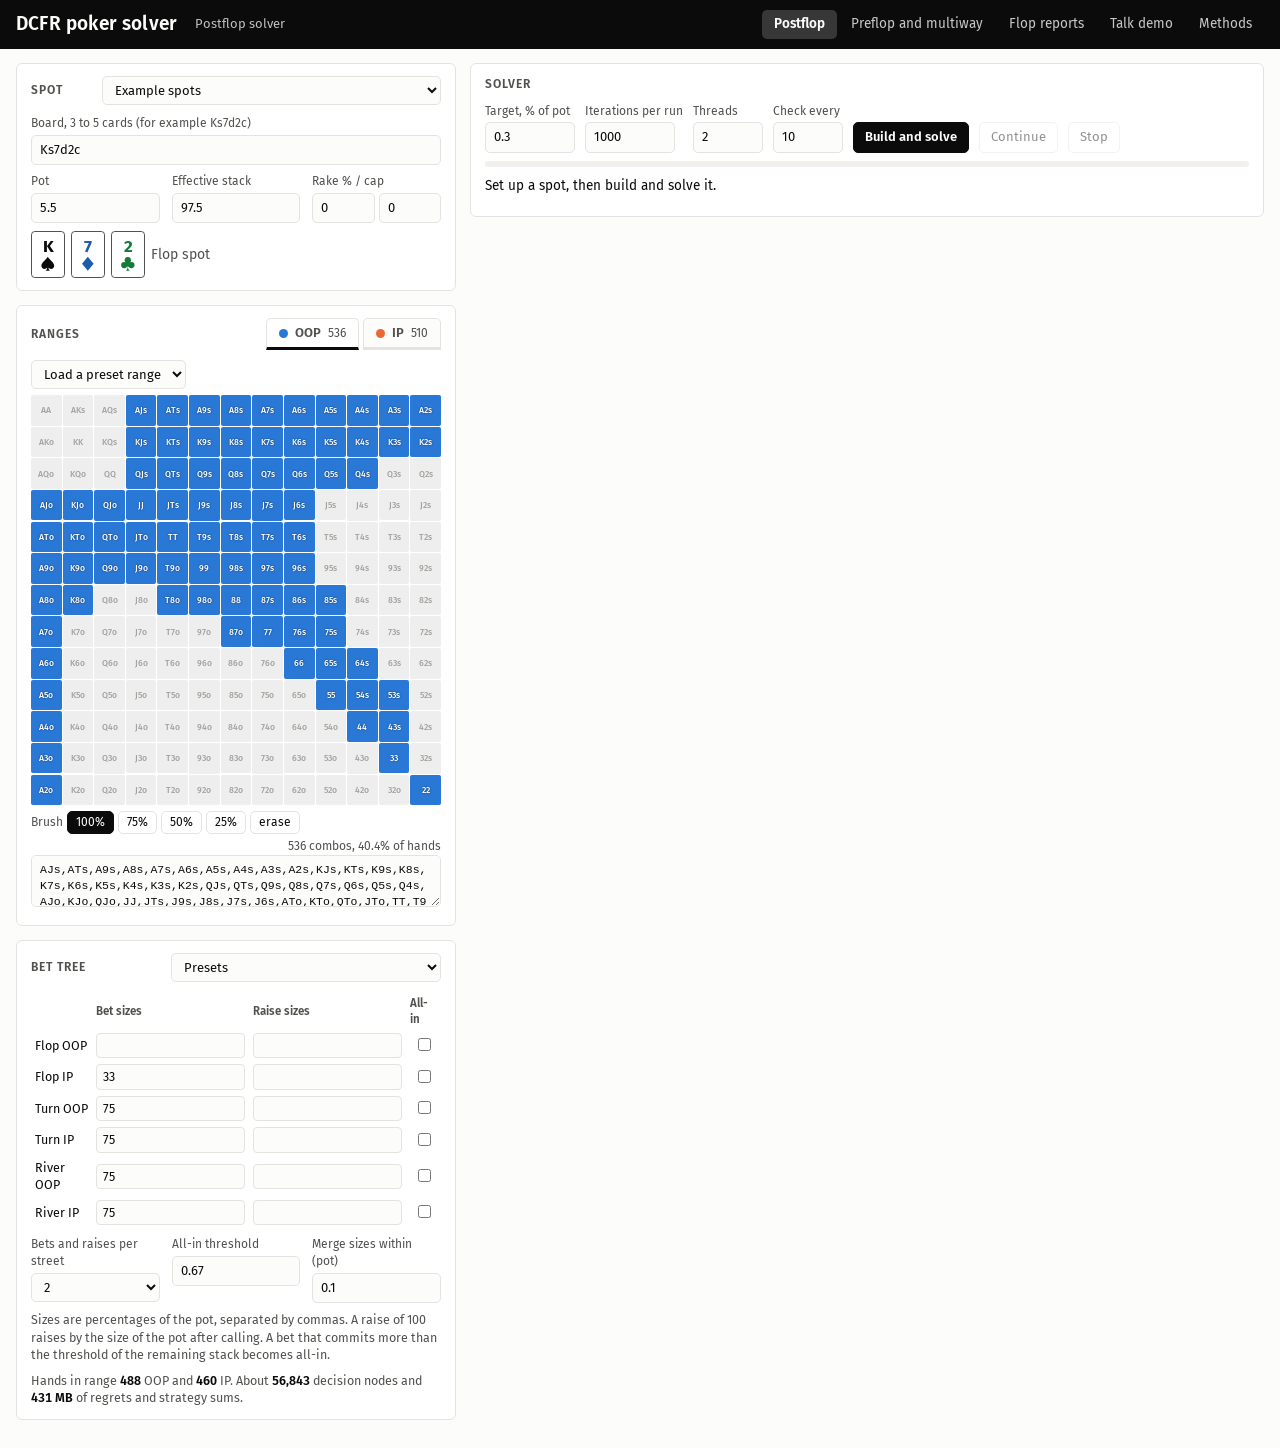
==== commit 37059c36: "Multi-street DCFR engine with parallel workers; postflop solver page with strategy browser, node loc" ====
--- a/docs/index.html
+++ b/docs/index.html
@@ -3,1200 +3,80 @@
 <head>
 <meta charset="utf-8">
 <meta name="viewport" content="width=device-width, initial-scale=1, viewport-fit=cover">
-<title>River Solver Table</title>
+<title>Postflop solver · DCFR poker solver</title>
 <link rel="stylesheet" href="https://fonts.googleapis.com/css2?family=Fira+Sans:wght@400;500;600;700&display=swap">
+<link rel="stylesheet" href="css/site.css">
 <style>body{margin:0}</style>
 </head>
 <body>
-<style>
-/* Layout: a solver workbench. Left column is the table and the game tree, right column is the range grid and the solver. */
-:root {
-  --paper: #FCFCFB; --panel: #FFFFFF; --ink: #0B0B0B; --ink2: #52514E; --line: #E4E3DF; --soft: #F1F0EC;
-  --bar: #0B0B0B; --bar-fg: #FCFCFB;
-  --felt: #1F6B4A; --felt-hi: #2A8560; --felt-lo: #164E36; --rail: #4A2F1B; --rail-hi: #6B4529; --felt-fg: #FFFFFF;
-  --card: #FFFFFF; --card-edge: #52514E; --back: #A0122A;
-  --s-s: #0B0B0B; --s-h: #C8102E; --s-d: #1C5CAB; --s-c: #147A3A;
-  --p0: #2A78D6; --p1: #EB6834;
-  --a-fold: #4A78B5; --a-pass: #3A9A6B; --a-b1: #F2A07B; --a-b2: #D9573F; --a-b3: #8C1C24;
-  --c-cfr: #2A78D6; --c-cfrp: #EB6834; --c-dcfr: #1BAF7A; --c-pcfr: #EDA100;
-  --empty: #EEEEEE; --empty-fg: #A3A29D; --focus: #EDA100;
-  --font: "Fira Sans", "Segoe UI", system-ui, -apple-system, "Helvetica Neue", Arial, sans-serif;
-  --mono: "Fira Mono", ui-monospace, "SF Mono", Menlo, Consolas, monospace;
-}
-@media (prefers-color-scheme: dark) {
-  :root:not([data-theme="light"]) {
-    --paper: #121413; --panel: #1A1D1B; --ink: #ECEBE7; --ink2: #A9A8A2; --line: #2E322F; --soft: #222624;
-    --bar: #050606; --bar-fg: #FCFCFB; --card: #FDFDFC; --card-edge: #0B0B0B;
-    --empty: #262A28; --empty-fg: #6F746F; --p0: #5B9BE6; --p1: #F0854F; color-scheme: dark;
-  }
-}
-:root[data-theme="dark"] {
-  --paper: #121413; --panel: #1A1D1B; --ink: #ECEBE7; --ink2: #A9A8A2; --line: #2E322F; --soft: #222624;
-  --bar: #050606; --bar-fg: #FCFCFB; --card: #FDFDFC; --card-edge: #0B0B0B;
-  --empty: #262A28; --empty-fg: #6F746F; --p0: #5B9BE6; --p1: #F0854F; color-scheme: dark;
-}
-html, body { background: var(--paper); }
-body { color: var(--ink); font-family: var(--font); font-size: 14px; line-height: 1.4; }
-* { box-sizing: border-box; }
-[hidden] { display: none !important; }
-.su { width: .78em; height: .78em; fill: currentColor; display: inline-block; vertical-align: -.06em; }
-.pcard .su { width: 1em; height: 1em; vertical-align: 0; display: block; }
-button, input, select, textarea { font: inherit; color: inherit; }
-button { cursor: pointer; }
-:focus-visible { outline: 2px solid var(--focus); outline-offset: 2px; }
-.num { font-variant-numeric: tabular-nums; }
-
-/* header bar, as the frame title of the slides */
-.top { background: var(--bar); color: var(--bar-fg); }
-.top-in { max-width: 1560px; margin: 0 auto; padding-block: 10px; padding-left: max(16px, env(safe-area-inset-left, 0px)); padding-right: max(16px, env(safe-area-inset-right, 0px));
-  display: flex; flex-wrap: wrap; align-items: center; gap: 10px 18px; }
-.top h1 { font-size: 19px; font-weight: 600; margin: 0; letter-spacing: .01em; }
-.top .spot { font-size: 13px; opacity: .8; flex: 1 1 200px; min-width: 0; }
-.top .btn { background: transparent; color: var(--bar-fg); border: 1px solid rgba(252,252,251,.45); }
-.top .btn:hover { background: rgba(252,252,251,.14); }
-.wrap { max-width: 1560px; margin: 0 auto; padding-block: 14px 28px; padding-left: max(16px, env(safe-area-inset-left, 0px)); padding-right: max(16px, env(safe-area-inset-right, 0px)); display: flex; flex-direction: column; gap: 14px; }
-.cols { display: grid; grid-template-columns: minmax(0, 1.04fr) minmax(0, 1fr); gap: 14px; align-items: start; }
-.col { display: flex; flex-direction: column; gap: 14px; min-width: 0; }
-@media (max-width: 1020px) { .cols { grid-template-columns: minmax(0, 1fr); } }
-.panel { background: var(--panel); border: 1px solid var(--line); border-radius: 6px; padding: 12px 14px; min-width: 0; }
-.panel > h2 { font-size: 12px; font-weight: 600; letter-spacing: .08em; text-transform: uppercase; color: var(--ink2); margin: 0 0 10px; display: flex; flex-wrap: wrap; gap: 6px 12px; align-items: center; justify-content: space-between; }
-.panel > h2 .h2r { display: flex; flex-wrap: wrap; gap: 6px; align-items: center; text-transform: none; letter-spacing: 0; font-weight: 400; }
-.btn { border: 1px solid var(--line); background: var(--panel); border-radius: 5px; padding: 5px 11px; font-size: 13px; }
-.btn:hover { background: var(--soft); }
-.btn.primary { background: var(--ink); color: var(--paper); border-color: var(--ink); font-weight: 600; }
-.btn.primary:hover { opacity: .86; background: var(--ink); }
-.btn.small { padding: 2px 8px; font-size: 12px; }
-.btn[aria-pressed="true"] { background: var(--ink); color: var(--paper); border-color: var(--ink); }
-.btn:disabled { opacity: .45; cursor: default; }
-label.f { display: flex; flex-direction: column; gap: 3px; font-size: 12px; color: var(--ink2); }
-label.f input, label.f select, .inp { border: 1px solid var(--line); background: var(--paper); border-radius: 5px; padding: 5px 8px; font-size: 13px; color: var(--ink); min-width: 0; }
-.muted { color: var(--ink2); }
-.hint { font-size: 12.5px; color: var(--ink2); margin: 8px 0 0; max-width: 70ch; }
-
-/* setup */
-.setup summary { cursor: pointer; font-size: 12px; font-weight: 600; letter-spacing: .08em; text-transform: uppercase; color: var(--ink2); }
-.setup[open] summary { margin-bottom: 12px; }
-.setup-grid { display: grid; grid-template-columns: repeat(auto-fit, minmax(150px, 1fr)); gap: 10px 14px; align-items: end; }
-.setup-row { display: flex; flex-wrap: wrap; gap: 8px; margin-top: 12px; align-items: center; }
-
-/* the table: the green felt of slide 4, drawn as a real table with a rail */
-.table-wrap { width: 100%; --cw: clamp(30px, 6.3cqw, 54px); container-type: inline-size; }
-.rail { aspect-ratio: 2.05 / 1; border-radius: 999px; padding: clamp(8px, 2.2cqw, 18px);
-  background: linear-gradient(160deg, var(--rail-hi), var(--rail) 55%, #2B1A0E); box-shadow: 0 6px 18px rgba(0,0,0,.28), inset 0 2px 3px rgba(255,255,255,.18); }
-.felt { position: relative; width: 100%; height: 100%; border-radius: 999px; color: var(--felt-fg);
-  background: radial-gradient(ellipse at 50% 42%, var(--felt-hi), var(--felt) 58%, var(--felt-lo)); box-shadow: inset 0 0 0 2px rgba(0,0,0,.35), inset 0 10px 28px rgba(0,0,0,.35); }
-.felt::before { content: ""; position: absolute; inset: 5.5%; border-radius: 999px; border: 1.5px solid rgba(255,255,255,.16); pointer-events: none; }
-.board { position: absolute; left: 50%; top: 31%; transform: translate(-50%, -50%); display: flex; gap: calc(var(--cw) * .12); }
-.potline { position: absolute; left: 50%; top: 53%; transform: translate(-50%, -50%); font-size: clamp(11px, 2.5cqw, 17px); white-space: nowrap; text-align: center; text-shadow: 0 1px 2px rgba(0,0,0,.4); }
-.result { position: absolute; left: 50%; top: 9.5%; transform: translate(-50%, -50%); font-size: clamp(10px, 2.1cqw, 14px); font-weight: 600; background: rgba(0,0,0,.45); padding: 2px 12px; border-radius: 99px; white-space: nowrap; }
-.seat { position: absolute; bottom: 7%; display: flex; flex-direction: column; align-items: center; gap: 3px; width: 34%; }
-.seat0 { left: 9%; } .seat1 { right: 9%; }
-.hole { display: flex; gap: calc(var(--cw) * .1); cursor: pointer; border-radius: 6px; padding: 2px; background: none; border: 0; }
-.hole:hover { background: rgba(255,255,255,.14); }
-.seat .lbl { font-size: clamp(9.5px, 2cqw, 13.5px); white-space: nowrap; text-shadow: 0 1px 2px rgba(0,0,0,.4); display: flex; gap: 6px; align-items: center; }
-.seat .stack { opacity: .85; font-variant-numeric: tabular-nums; }
-.seat.acting .lbl .nm { background: var(--focus); color: #0B0B0B; border-radius: 99px; padding: 0 8px; text-shadow: none; font-weight: 600; }
-.dealer { width: 1.5em; height: 1.5em; border-radius: 50%; background: #FDFDFC; color: #0B0B0B; font-size: .8em; font-weight: 700; display: inline-flex; align-items: center; justify-content: center; text-shadow: none; box-shadow: 0 1px 2px rgba(0,0,0,.5); }
-.wager { position: absolute; top: 31%; transform: translateY(-50%); width: 21%; flex-direction: column; justify-content: center; font-size: clamp(9.5px, 2cqw, 13.5px); display: flex; align-items: center; gap: 5px; white-space: nowrap; }
-.wager0 { left: 6%; } .wager1 { right: 6%; }
-.wager > span { display: inline-flex; align-items: center; gap: 4px; }
-@container (max-width: 560px) { .rail { aspect-ratio: 1.5 / 1; } .board { top: 26%; } .potline { top: 47%; } .wager { top: 26%; width: 17%; left: 2%; } .wager1 { left: auto; right: 2%; } .seat0 { left: 5%; } .seat1 { right: 5%; } .seat { width: 42%; } }
-.chip { width: 1.15em; height: 1.15em; border-radius: 50%; background: var(--focus); border: 2px dashed rgba(255,255,255,.9); box-shadow: 0 1px 2px rgba(0,0,0,.5); display: inline-block; }
-.said { background: rgba(0,0,0,.5); border-radius: 99px; padding: 1px 9px; font-weight: 600; }
-.pcard { width: var(--cw); height: calc(var(--cw) * 1.39); border-radius: calc(var(--cw) * .11); background: var(--card); border: 1px solid var(--card-edge);
-  display: inline-flex; flex-direction: column; align-items: center; justify-content: center; font-weight: 700; line-height: 1; padding: 0; box-shadow: 0 1px 3px rgba(0,0,0,.35); font-family: var(--font); }
-.pcard .r { font-size: calc(var(--cw) * .5); } .pcard .u { font-size: calc(var(--cw) * .46); margin-top: calc(var(--cw) * .02); }
-button.pcard:hover { transform: translateY(-2px); }
-.pcard.back { background: var(--back); border: 2px solid #FDFDFC; }
-.pcard.sm { --cw: 24px; box-shadow: none; }
-.c-s { color: var(--s-s); } .c-h { color: var(--s-h); } .c-d { color: var(--s-d); } .c-c { color: var(--s-c); }
-.pcard.c-s, .pcard.c-h, .pcard.c-d, .pcard.c-c { background: var(--card); }
-.pcard.c-s { color: #0B0B0B; } .pcard.c-h { color: #C8102E; } .pcard.c-d { color: #1C5CAB; } .pcard.c-c { color: #147A3A; }
-
-/* line and actions */
-.crumbs { display: flex; flex-wrap: wrap; gap: 4px 2px; align-items: center; margin-top: 12px; font-size: 13px; }
-.crumbs button { border: 0; background: none; padding: 2px 6px; border-radius: 4px; color: var(--ink2); }
-.crumbs button:hover { background: var(--soft); color: var(--ink); }
-.crumbs button.cur { color: var(--ink); font-weight: 600; }
-.crumbs .sep { color: var(--ink2); }
-.actions { display: flex; flex-wrap: wrap; gap: 8px; margin-top: 10px; }
-.act { flex: 1 1 108px; min-width: 0; border: 1px solid var(--line); background: var(--panel); border-radius: 6px; padding: 7px 10px 8px; text-align: left; position: relative; overflow: hidden; }
-.act:hover { border-color: var(--ink2); }
-.act .sw { position: absolute; left: 0; top: 0; bottom: 0; width: 6px; }
-.act .nm { font-weight: 600; padding-left: 6px; display: block; }
-.act .fq { padding-left: 6px; font-size: 12.5px; color: var(--ink2); display: block; font-variant-numeric: tabular-nums; }
-.act .meter { position: absolute; left: 0; bottom: 0; height: 3px; }
-.undernote { font-size: 13px; margin: 10px 0 0; max-width: 78ch; }
-.undernote b { font-weight: 600; }
-.rowbtns { display: flex; flex-wrap: wrap; gap: 6px; margin-top: 10px; }
-
-/* range grid */
-.tabs { display: flex; flex-wrap: wrap; gap: 4px; }
-.tab { border: 1px solid var(--line); border-bottom-width: 3px; background: var(--paper); padding: 5px 12px; border-radius: 5px 5px 0 0; font-size: 13px; font-weight: 600; display: flex; gap: 7px; align-items: center; }
-.tab .dot { width: 9px; height: 9px; border-radius: 50%; }
-.tab[aria-selected="true"] { background: var(--panel); border-bottom-color: var(--ink); }
-.tab .sub { font-weight: 400; color: var(--ink2); font-size: 12px; }
-.gridbox { display: grid; grid-template-columns: minmax(0, 1fr) minmax(170px, 232px); gap: 12px; margin-top: 10px; align-items: start; }
-@media (max-width: 620px) { .gridbox { grid-template-columns: minmax(0, 1fr); } }
-.grid { display: grid; grid-template-columns: repeat(13, minmax(0, 1fr)); gap: 1.5px; container-type: inline-size; user-select: none; touch-action: manipulation; }
-.cell { position: relative; aspect-ratio: 1; background: var(--empty); overflow: hidden; border-radius: 2px; }
-.cell .fill { position: absolute; left: 0; right: 0; bottom: 0; display: flex; }
-.cell .fill i { display: block; height: 100%; }
-.cell .t { position: absolute; inset: 0; display: flex; align-items: center; justify-content: center; font-size: clamp(6.5px, 2.25cqw, 12.5px); font-weight: 500; color: var(--empty-fg); pointer-events: none; }
-.cell.on .t { color: #FFFFFF; text-shadow: 0 0 2px rgba(0,0,0,.55); }
-.cell.sel { outline: 2.5px solid var(--focus); outline-offset: -1px; z-index: 2; }
-.cell.hl { outline: 2.5px solid var(--ink); outline-offset: -1px; z-index: 2; }
-.grid.edit .cell { cursor: crosshair; }
-.legend { display: flex; flex-wrap: wrap; gap: 4px 14px; margin-top: 10px; font-size: 13px; }
-.legend span { display: inline-flex; align-items: center; gap: 6px; font-variant-numeric: tabular-nums; }
-.legend i { width: 12px; height: 12px; border-radius: 2px; display: inline-block; }
-.rangebar { display: flex; height: 12px; border-radius: 3px; overflow: hidden; margin-top: 8px; background: var(--empty); gap: 2px; }
-.rangebar i { display: block; height: 100%; }
-.detail { font-size: 12.5px; min-width: 0; }
-.detail h3 { font-size: 14px; margin: 0 0 4px; font-weight: 600; }
-.detail table { border-collapse: collapse; width: 100%; font-variant-numeric: tabular-nums; }
-.detail td, .detail th { padding: 2px 3px; text-align: right; border-bottom: 1px solid var(--line); font-weight: 400; white-space: nowrap; }
-.detail th { color: var(--ink2); font-size: 11px; }
-.detail td:first-child, .detail th:first-child { text-align: left; }
-.detail tr.hrow { cursor: pointer; } .detail tr.hrow:hover td { background: var(--soft); }
-.detail .mini { display: inline-flex; width: 46px; height: 9px; border-radius: 2px; overflow: hidden; vertical-align: middle; background: var(--empty); }
-.detail .mini i { display: block; height: 100%; }
-.editbar { display: flex; flex-wrap: wrap; gap: 6px; align-items: center; margin-top: 10px; }
-.editbar textarea { flex: 1 1 100%; min-height: 54px; border: 1px solid var(--line); border-radius: 5px; background: var(--paper); padding: 6px 8px; font-family: var(--mono); font-size: 12px; resize: vertical; }
-
-/* tree and chart */
-.treebox { overflow-x: auto; }
-.treebox svg { display: block; margin: 0 auto; }
-.tree text { font-family: var(--font); }
-.tree .edge { stroke: var(--ink2); fill: none; opacity: .5; }
-.tree .edge.on { stroke: var(--ink); opacity: 1; }
-.tree .elab { font-size: 10.5px; fill: var(--ink2); paint-order: stroke; stroke: var(--panel); stroke-width: 4px; stroke-linejoin: round; }
-.tree .elab.on { fill: var(--ink); font-weight: 600; }
-.tree .nd { cursor: pointer; }
-.tree .nd text { font-size: 9.5px; font-weight: 700; fill: #FFFFFF; pointer-events: none; }
-.tree .nd.leaf rect { fill: var(--soft); stroke: var(--ink2); }
-.tree .nd.leaf text { fill: var(--ink); font-weight: 600; }
-.tree .nd.cur .ring { stroke: var(--focus); stroke-width: 3.5; fill: none; }
-.tree .nd.off { opacity: .5; }
-.solvebar { display: flex; flex-wrap: wrap; gap: 8px 10px; align-items: end; }
-.status { margin: 10px 0 0; font-size: 13.5px; font-variant-numeric: tabular-nums; }
-.status b { font-weight: 600; }
-.chartbox { margin-top: 8px; position: relative; }
-.chart text { font-family: var(--font); font-size: 11px; fill: var(--ink2); }
-.chart .gl { stroke: var(--line); stroke-width: 1; }
-.chart .ax { stroke: var(--ink2); stroke-width: 1; }
-.chart .ser { fill: none; stroke-width: 2; stroke-linejoin: round; stroke-linecap: round; }
-.chart .endlab { font-size: 11.5px; font-weight: 600; fill: var(--ink); }
-.tip { position: absolute; pointer-events: none; background: var(--panel); border: 1px solid var(--line); border-radius: 5px; padding: 6px 9px; font-size: 12px; box-shadow: 0 4px 14px rgba(0,0,0,.18); white-space: nowrap; z-index: 5; font-variant-numeric: tabular-nums; }
-.tip i { display: inline-block; width: 10px; height: 3px; margin-right: 6px; vertical-align: middle; }
-.racetab { border-collapse: collapse; font-size: 12.5px; font-variant-numeric: tabular-nums; margin-top: 8px; width: 100%; }
-.racetab td, .racetab th { padding: 3px 8px; border-bottom: 1px solid var(--line); text-align: right; font-weight: 400; }
-.racetab th { color: var(--ink2); font-size: 11.5px; }
-.racetab td:first-child, .racetab th:first-child { text-align: left; }
-.racetab i { display: inline-block; width: 14px; height: 3px; margin-right: 7px; vertical-align: middle; }
-
-/* card picker and guide */
-.pop { position: fixed; inset: 0; background: rgba(0,0,0,.4); display: flex; align-items: center; justify-content: center; z-index: 50; padding: 16px; }
-.pop .box { background: var(--panel); border-radius: 8px; padding: 16px; max-width: 100%; box-shadow: 0 12px 40px rgba(0,0,0,.4); border: 1px solid var(--line); }
-.pop h3 { margin: 0 0 10px; font-size: 15px; }
-.pick { display: grid; grid-template-columns: repeat(13, minmax(0, 1fr)); gap: 4px; --cw: clamp(19px, 5.6vw, 36px); }
-.pick .pcard:disabled { opacity: .18; cursor: default; transform: none; }
-.pick .pcard.chosen { outline: 3px solid var(--focus); }
-.guide { position: fixed; top: 0; right: 0; bottom: 0; width: min(420px, 100%); background: var(--panel); border-left: 1px solid var(--line); box-shadow: -8px 0 30px rgba(0,0,0,.25); z-index: 40; display: flex; flex-direction: column;
-  padding-top: env(safe-area-inset-top, 0px); padding-bottom: env(safe-area-inset-bottom, 0px); padding-right: env(safe-area-inset-right, 0px); }
-.guide header { display: flex; justify-content: space-between; align-items: center; padding: 12px 16px; border-bottom: 1px solid var(--line); }
-.guide header h2 { margin: 0; font-size: 16px; }
-.guide ol { list-style: none; margin: 0; padding: 8px 16px 20px; overflow-y: auto; display: flex; flex-direction: column; gap: 10px; }
-.guide li { border: 1px solid var(--line); border-radius: 6px; padding: 10px 12px; }
-.guide li.done { border-color: var(--a-pass); }
-.guide li h3 { margin: 0 0 4px; font-size: 14px; display: flex; gap: 8px; align-items: baseline; }
-.guide li h3 .n { color: var(--ink2); font-weight: 400; font-variant-numeric: tabular-nums; }
-.guide li p { margin: 0 0 8px; font-size: 13px; color: var(--ink2); }
-@media (prefers-reduced-motion: no-preference) { button.pcard { transition: transform .08s; } }
-</style>
-<div class="top"><div class="top-in">
-  <h1>River Solver Table</h1>
-  <div class="spot" id="spotline"></div>
-  <button class="btn" id="btnGuide" type="button">Demo guide</button>
-</div></div>
-
+<div class="top"><div class="top-in"><h1><a href="index.html">DCFR poker solver</a></h1><span class="sub1">Postflop solver</span><nav class="nav" aria-label="Pages"><a href="index.html" aria-current="page">Postflop</a><a href="preflop.html">Preflop and multiway</a><a href="reports.html">Flop reports</a><a href="demo.html">Talk demo</a><a href="methods.html">Methods</a></nav></div></div>
 <div class="wrap">
-  <details class="panel setup" id="setup">
-    <summary>Set up the spot</summary>
-    <div class="setup-grid">
-      <label class="f">Name of the first player to act<input id="name0" autocomplete="off"></label>
-      <label class="f">Name of the player in position<input id="name1" autocomplete="off"></label>
-      <label class="f">Pot at the start of the river<input id="pot" type="number" min="1" step="1"></label>
-      <label class="f">Stack behind for each player<input id="stack" type="number" min="1" step="1"></label>
-      <label class="f">First player's bet sizes, percent of pot<input id="bets0" autocomplete="off"></label>
-      <label class="f">In-position bet sizes, percent of pot<input id="bets1" autocomplete="off"></label>
-      <label class="f">Raise sizes, percent of pot<input id="raises" autocomplete="off"></label>
-      <label class="f">Most bets and raises in a line<select id="maxRaises"><option>1</option><option>2</option><option>3</option></select></label>
-    </div>
-    <div class="setup-row">
-      <button class="btn" id="btnTalk" type="button">Load the talk example</button>
-      <button class="btn" id="btnRandomBoard" type="button">Random board</button>
-      <button class="btn" id="btnSwap" type="button">Swap the two seats</button>
-      <span class="muted">An all-in is always allowed. Click a board card on the table to change it.</span>
-    </div>
-  </details>
-
-  <div class="cols">
+  <div class="cols2">
     <div class="col">
       <section class="panel">
-        <h2>The table <span class="h2r"><button class="btn small" id="btnDeal" type="button">Deal hands from the ranges</button><button class="btn small" id="btnHide" type="button">Hide hands</button></span></h2>
-        <div class="table-wrap"><div class="rail"><div class="felt">
-          <div class="result" id="result" hidden></div>
-          <div class="board" id="board"></div>
-          <div class="potline" id="potline"></div>
-          <div class="wager wager0" id="wager0"></div>
-          <div class="wager wager1" id="wager1"></div>
-          <div class="seat seat0" id="seat0"></div>
-          <div class="seat seat1" id="seat1"></div>
-        </div></div></div>
-        <div class="crumbs" id="crumbs"></div>
-        <div class="actions" id="actions"></div>
-        <p class="undernote" id="undernote"></p>
-        <div class="rowbtns">
-          <button class="btn" id="btnBack" type="button">Back one action</button>
-          <button class="btn" id="btnRestart" type="button">Back to the start</button>
-          <button class="btn" id="btnSample" type="button">Let the solver act</button>
+        <h2>Spot <span class="h2r"><select class="inp" id="spotPreset" aria-label="Example spots"></select></span></h2>
+        <div class="form3">
+          <label class="f" style="grid-column: span 3">Board, 3 to 5 cards (for example Ks7d2c)<input id="board" autocomplete="off" spellcheck="false"></label>
+          <label class="f">Pot<input id="pot" type="number" min="0.5" step="0.5"></label>
+          <label class="f">Effective stack<input id="stack" type="number" min="0.5" step="0.5"></label>
+          <label class="f">Rake % / cap<span style="display:flex;gap:4px"><input id="rakePct" type="number" min="0" max="20" step="0.5" style="width:50%"><input id="rakeCap" type="number" min="0" step="0.5" style="width:50%"></span></label>
         </div>
+        <div class="boardrow" id="boardCards" style="margin-top:8px"></div>
       </section>
       <section class="panel">
-        <h2>Game tree <span class="h2r"><button class="btn small" id="btnTreeAll" type="button" aria-pressed="true">Whole tree</button><button class="btn small" id="btnTreeLine" type="button" aria-pressed="false">Current line</button></span></h2>
-        <div class="treebox" id="treebox"></div>
-        <p class="hint" id="treehint"></p>
+        <h2>Ranges <span class="h2r"><div class="tabs" id="rangeTabs"></div></span></h2>
+        <div class="setup-row" style="margin-top:0"><select class="inp" id="rangePreset" aria-label="Range presets"></select></div>
+        <div class="rangebox" id="rangeBox"></div>
+      </section>
+      <section class="panel">
+        <h2>Bet tree <span class="h2r"><select class="inp" id="treePreset" aria-label="Tree presets"></select></span></h2>
+        <table class="treecfg" id="treeTable"></table>
+        <div class="form3" style="margin-top:8px">
+          <label class="f">Bets and raises per street<select id="maxBets"><option>1</option><option>2</option><option>3</option><option>4</option></select></label>
+          <label class="f">All-in threshold<input id="thr" type="number" min="0.3" max="1" step="0.01"></label>
+          <label class="f">Merge sizes within (pot)<input id="merge" type="number" min="0" max="0.5" step="0.01"></label>
+        </div>
+        <p class="hint">Sizes are percentages of the pot, separated by commas. A raise of 100 raises by the size of the pot after calling. A bet that commits more than the threshold of the remaining stack becomes all-in.</p>
+        <div class="est" id="estimate"></div>
       </section>
     </div>
-
     <div class="col">
       <section class="panel">
-        <h2>Ranges and strategy <span class="h2r"><button class="btn small" id="btnEdit" type="button" aria-pressed="false">Edit this range</button></span></h2>
-        <div class="tabs" role="tablist" id="tabs"></div>
-        <div class="editbar" id="editbar" hidden>
-          <span class="muted">Paint with weight</span>
-          <span id="brushes"></span>
-          <select class="inp" id="preset" aria-label="Range preset"></select>
-          <button class="btn small" id="btnClear" type="button">Clear</button>
-          <textarea id="rangeText" spellcheck="false" aria-label="Range in standard notation"></textarea>
-          <button class="btn small" id="btnApplyText" type="button">Apply the text</button>
-          <span class="muted" id="rangeCount"></span>
+        <h2>Solver <span class="h2r"><span class="muted" id="engineInfo"></span></span></h2>
+        <div class="solvebar">
+          <label class="f">Target, % of pot<input id="target" type="number" min="0.01" step="0.05" style="width:90px"></label>
+          <label class="f">Iterations per run<input id="maxIt" type="number" min="1" step="10" style="width:90px"></label>
+          <label class="f">Threads<input id="threads" type="number" min="1" max="32" step="1" style="width:70px"></label>
+          <label class="f">Check every<input id="every" type="number" min="1" step="1" style="width:70px"></label>
+          <button class="btn primary" id="btnSolve" type="button">Build and solve</button>
+          <button class="btn" id="btnResume" type="button" disabled>Continue</button>
+          <button class="btn" id="btnStop" type="button" disabled>Stop</button>
         </div>
+        <div class="progress"><i id="prog"></i></div>
+        <p class="status" id="status">Set up a spot, then build and solve it.</p>
+        <div class="chartbox" id="chart"></div>
+      </section>
+      <section class="panel" id="browser" hidden>
+        <h2>Strategy browser <span class="h2r">
+          <span class="modes" id="viewModes"><button type="button" data-m="strategy" aria-pressed="true">Strategy</button><button type="button" data-m="ev">EV</button><button type="button" data-m="equity">Equity</button><button type="button" data-m="range">Range</button></span>
+          <button class="btn small" id="btnCsv" type="button">Export CSV</button></span></h2>
+        <div class="navline" id="navline"></div>
+        <div class="nodehead" id="nodehead"></div>
+        <div class="actions" id="actions"></div>
+        <div id="chancebox"></div>
+        <div class="tabs" id="pTabs" style="margin-top:12px"></div>
         <div class="gridbox">
-          <div>
-            <div class="grid" id="grid"></div>
-            <div class="rangebar" id="rangebar"></div>
-            <div class="legend" id="legend"></div>
-          </div>
+          <div><div class="grid" id="grid"></div><div class="legend" id="legend"></div><div class="rangebar" id="rangebar"></div></div>
           <div class="detail" id="detail"></div>
         </div>
-        <p class="hint" id="gridhint"></p>
-      </section>
-      <section class="panel">
-        <h2>Solver and algorithm comparison</h2>
-        <div class="solvebar">
-          <label class="f">Algorithm shown on the table<select id="algo"></select></label>
-          <label class="f">Iterations<input id="target" type="number" min="10" step="10" style="width:110px"></label>
-          <button class="btn primary" id="btnSolve" type="button">Solve</button>
-          <button class="btn" id="btnRace" type="button">Race all four</button>
-          <button class="btn" id="btnStop" type="button">Stop</button>
-          <button class="btn" id="btnReset" type="button">Start over</button>
-        </div>
-        <p class="status" id="status"></p>
-        <div class="chartbox" id="chartbox"></div>
-        <table class="racetab" id="racetab"></table>
+        <div id="lockbox"></div>
       </section>
     </div>
   </div>
 </div>
-
-<div class="pop" id="pop" hidden><div class="box"><h3 id="popTitle"></h3><div class="pick" id="pick"></div>
-  <div class="setup-row"><button class="btn" id="popRandom" type="button" hidden>Random hand from the range</button><button class="btn" id="popCancel" type="button">Cancel</button></div></div></div>
-
-<aside class="guide" id="guide" hidden>
-  <header><h2>Demo guide</h2><button class="btn small" id="btnGuideClose" type="button">Close</button></header>
-  <ol id="guideList"></ol>
-</aside>
-
-<script>
-/* River solver core: range-vectorised CFR, CFR+, DCFR and PCFR+ on the public betting tree.
-   Terminal values use the sorted prefix-sum evaluation with card-removal correction, O(n) per leaf.
-   Pure functions, no DOM. Works in the browser and in node (for tests). */
-(function (root) {
-  'use strict';
-  const RANKS = '23456789TJQKA', SUITS = 'cdhs';
-  const cardOf = s => RANKS.indexOf(s[0]) * 4 + SUITS.indexOf(s[1]);
-  const cardStr = c => RANKS[c >> 2] + SUITS[c & 3];
-
-  // ---- seven-card evaluator: larger value = stronger hand ----
-  function eval7(cards) {
-    const rc = new Int8Array(13), sc = new Int8Array(4);
-    for (const c of cards) { rc[c >> 2]++; sc[c & 3]++; }
-    let flushSuit = -1;
-    for (let s = 0; s < 4; s++) if (sc[s] >= 5) flushSuit = s;
-    const straightHigh = mask => {
-      for (let hi = 12; hi >= 4; hi--) if (((mask >> (hi - 4)) & 31) === 31) return hi;
-      return (mask & 0x100F) === 0x100F ? 3 : -1;           // wheel A-2-3-4-5
-    };
-    const pack = (cat, ks) => { let v = cat; for (let i = 0; i < 5; i++) v = v * 13 + (ks[i] || 0); return v; };
-    let rmask = 0; for (let r = 0; r < 13; r++) if (rc[r]) rmask |= 1 << r;
-    if (flushSuit >= 0) {
-      let fm = 0; for (const c of cards) if ((c & 3) === flushSuit) fm |= 1 << (c >> 2);
-      const sh = straightHigh(fm);
-      if (sh >= 0) return pack(8, [sh]);
-      const ks = []; for (let r = 12; r >= 0 && ks.length < 5; r--) if (fm >> r & 1) ks.push(r);
-      var flushVal = pack(5, ks);
-    }
-    const quads = [], trips = [], pairs = [], singles = [];
-    for (let r = 12; r >= 0; r--) {
-      if (rc[r] === 4) quads.push(r); else if (rc[r] === 3) trips.push(r);
-      else if (rc[r] === 2) pairs.push(r); else if (rc[r] === 1) singles.push(r);
-    }
-    if (quads.length) {
-      let k = -1; for (let r = 12; r >= 0; r--) if (rc[r] && r !== quads[0]) { k = r; break; }
-      return pack(7, [quads[0], k]);
-    }
-    if (trips.length && (trips.length > 1 || pairs.length)) {
-      const p = trips.length > 1 ? Math.max(trips[1], pairs.length ? pairs[0] : -1) : pairs[0];
-      return pack(6, [trips[0], p]);
-    }
-    if (flushSuit >= 0) return flushVal;
-    const sh = straightHigh(rmask);
-    if (sh >= 0) return pack(4, [sh]);
-    if (trips.length) return pack(3, [trips[0], singles[0], singles[1]]);
-    if (pairs.length >= 2) {
-      let k = -1; for (let r = 12; r >= 0; r--) if (rc[r] && r !== pairs[0] && r !== pairs[1]) { k = r; break; }
-      return pack(2, [pairs[0], pairs[1], k]);
-    }
-    if (pairs.length) return pack(1, [pairs[0], singles[0], singles[1], singles[2]]);
-    return pack(0, singles.slice(0, 5));
-  }
-  const CATEGORY = ['high card', 'pair', 'two pair', 'three of a kind', 'straight', 'flush', 'full house', 'four of a kind', 'straight flush'];
-  const categoryOf = v => CATEGORY[Math.floor(v / 371293)];
-
-  // ---- hand classes (the 13 x 13 grid): row i, column j, ranks descending from A ----
-  function classOf(a, b) {            // cards a, b
-    let r1 = a >> 2, r2 = b >> 2;
-    if (r1 < r2) { const t = r1; r1 = r2; r2 = t; }
-    const i = 12 - r1, j = 12 - r2;   // i <= j
-    if (r1 === r2) return i * 13 + i;
-    return (a & 3) === (b & 3) ? i * 13 + j : j * 13 + i;
-  }
-  function className(k) {
-    const i = Math.floor(k / 13), j = k % 13, R = i => RANKS[12 - i];
-    if (i === j) return R(i) + R(i);
-    return i < j ? R(i) + R(j) + 's' : R(j) + R(i) + 'o';
-  }
-  /* Range notation: "22+, A2s+, KTo+, 98s, -QQ+"; optional weight "AKs:0.5". Returns Float64Array(169). */
-  function parseRange(spec) {
-    const w = new Float64Array(169);
-    const idx = (hi, lo, kind) => kind === 'p' ? (12 - hi) * 13 + (12 - hi) : kind === 's' ? (12 - hi) * 13 + (12 - lo) : (12 - lo) * 13 + (12 - hi);
-    for (let tok of spec.split(',')) {
-      tok = tok.trim(); if (!tok) continue;
-      let val = 1;
-      const neg = tok[0] === '-'; if (neg) tok = tok.slice(1);
-      const colon = tok.indexOf(':'); if (colon >= 0) { val = Math.max(0, Math.min(1, parseFloat(tok.slice(colon + 1)) || 0)); tok = tok.slice(0, colon); }
-      const plus = tok.endsWith('+'); if (plus) tok = tok.slice(0, -1);
-      tok = tok[0].toUpperCase() + (tok[1] || '').toUpperCase() + (tok[2] || '').toLowerCase();
-      const hi = RANKS.indexOf(tok[0]), lo = RANKS.indexOf(tok[1]);
-      if (hi < 0 || lo < 0) continue;
-      const set = k => { w[k] = neg ? 0 : val; };
-      if (tok.length === 2 && hi === lo) { for (let r = hi; r <= (plus ? 12 : hi); r++) set(idx(r, r, 'p')); }
-      else {
-        const H = Math.max(hi, lo), L = Math.min(hi, lo); if (H === L) continue;
-        const kinds = tok[2] === 's' ? ['s'] : tok[2] === 'o' ? ['o'] : ['s', 'o'];
-        for (const kind of kinds) for (let r = L; r <= (plus ? H - 1 : L); r++) set(idx(H, r, kind));
-      }
-    }
-    return w;
-  }
-  function rangeToString(w) {
-    const out = [];
-    for (let k = 0; k < 169; k++) if (w[k] > 0) out.push(className(k) + (w[k] < 0.999 ? ':' + (+w[k].toFixed(2)) : ''));
-    return out.join(',');
-  }
-
-  // ---- game construction ----
-  /* cfg: { board:[5 cards], pot, stack, bets:[[fractions of pot] for OOP, [..] for IP], raises:[fractions], maxRaises,
-            weights:[Float64Array(169), Float64Array(169)] } */
-  function createGame(cfg) {
-    const board = cfg.board.slice(), used = new Set(board);
-    const ca = [], cb = [];
-    for (let a = 0; a < 52; a++) if (!used.has(a)) for (let b = a + 1; b < 52; b++) if (!used.has(b)) { ca.push(a); cb.push(b); }
-    const N = ca.length;
-    const key = new Float64Array(N), cls = new Int16Array(N);
-    for (let i = 0; i < N; i++) { key[i] = eval7([ca[i], cb[i], ...board]); cls[i] = classOf(ca[i], cb[i]); }
-    const order = Array.from({ length: N }, (_, i) => i).sort((x, y) => key[x] - key[y]);
-    const groupEnd = new Int32Array(N);            // for position k in order: end (exclusive) of its equal-strength group
-    for (let k = 0; k < N;) { let e = k; while (e < N && key[order[e]] === key[order[k]]) e++; for (let q = k; q < e; q++) groupEnd[q] = e; k = e; }
-    const w = [new Float64Array(N), new Float64Array(N)];
-    for (let p = 0; p < 2; p++) for (let i = 0; i < N; i++) w[p][i] = cfg.weights[p][cls[i]];
-    const g = { cfg, board, N, ca: Int8Array.from(ca), cb: Int8Array.from(cb), key, cls, order: Int32Array.from(order), groupEnd, w,
-                pot: cfg.pot, stack: cfg.stack, nodes: [], decisions: [] };
-    // betting tree
-    const pot = cfg.pot, stack = cfg.stack;
-    const mk = o => { o.id = g.nodes.length; o.val = new Float64Array(N); o.rbuf = new Float64Array(N); g.nodes.push(o); return o; };
-    function build(player, contrib, nRaises, facing, parent, depth) {
-      const other = 1 - player;
-      const node = mk({ type: 'd', player, contrib: contrib.slice(), actions: [], children: [], parent, depth, facing });
-      const add = (label, kind, amount, child) => { child.parent = node; child.pa = node.actions.length; child.depth = depth + 1; node.actions.push({ label, kind, amount }); node.children.push(child); };
-      if (facing) {
-        const gain0 = player === 1 ? (pot / 2 + contrib[1]) : -(pot / 2 + contrib[0]);
-        add('fold', 'fold', 0, mk({ type: 'fold', amount: gain0, folder: player, contrib: contrib.slice() }));
-        const c = Math.max(contrib[0], contrib[1]);
-        add('call', 'call', c - contrib[player], mk({ type: 'sd', amount: pot / 2 + c, contrib: [c, c] }));
-        if (nRaises < cfg.maxRaises && contrib[other] < stack) {
-          const cur = pot + 2 * contrib[other];
-          const sizes = [...new Set(cfg.raises.map(f => Math.min(contrib[other] + f * cur, stack)).concat([stack]))].sort((x, y) => x - y);
-          for (const s of sizes) {
-            if (s <= contrib[other] + 1e-9) continue;
-            const nc = contrib.slice(); nc[player] = s;
-            add(s >= stack ? 'allin' : 'raise', s >= stack ? 'allin' : 'raise', s, build(other, nc, nRaises + 1, true, node, depth + 1));
-            node.actions[node.actions.length - 1].frac = (s - contrib[other]) / cur;
-          }
-        }
-      } else {
-        if (player === 0) add('check', 'check', 0, build(other, contrib, nRaises, false, node, depth + 1));
-        else add('check', 'check', 0, mk({ type: 'sd', amount: pot / 2, contrib: contrib.slice() }));
-        const sizes = [...new Set(cfg.bets[player].map(f => Math.min(f * pot, stack)).concat([stack]))].sort((x, y) => x - y);
-        for (const s of sizes) {
-          if (s <= 1e-9) continue;
-          const nc = contrib.slice(); nc[player] = s;
-          add(s >= stack ? 'allin' : 'bet', s >= stack ? 'allin' : 'bet', s, build(other, nc, nRaises + 1, true, node, depth + 1));
-          node.actions[node.actions.length - 1].frac = s / pot;
-        }
-      }
-      return node;
-    }
-    g.root = build(0, [0, 0], 0, false, null, 0);
-    g.decisions = g.nodes.filter(n => n.type === 'd');
-    g.decisions.forEach((n, k) => { n.di = k; n.na = n.actions.length; });
-    // deal weight Z = sum_ij w0_i w1_j [no shared card]
-    const t = new Float64Array(N); foldEval(g, w[1], t);
-    let Z = 0; for (let i = 0; i < N; i++) Z += w[0][i] * t[i];
-    g.Z = Z;
-    g.nLive = [0, 1].map(p => w[p].reduce((s, x) => s + (x > 0 ? 1 : 0), 0));
-    return g;
-  }
-
-  // out[i] = sum_j w[j] [hands i, j share no card]
-  const cardSum = new Float64Array(52);
-  function foldEval(g, w, out) {
-    const N = g.N, ca = g.ca, cb = g.cb; let tot = 0; cardSum.fill(0);
-    for (let j = 0; j < N; j++) { const x = w[j]; if (x !== 0) { tot += x; cardSum[ca[j]] += x; cardSum[cb[j]] += x; } }
-    for (let i = 0; i < N; i++) out[i] = tot - cardSum[ca[i]] - cardSum[cb[i]] + w[i];
-  }
-  // out[i] = sum_j w[j] [no shared card] sign(strength_i - strength_j): one ascending and one descending sweep
-  function showdownEval(g, w, out) {
-    const N = g.N, ca = g.ca, cb = g.cb, ord = g.order, ge = g.groupEnd;
-    let cum = 0; cardSum.fill(0);
-    for (let k = 0; k < N;) {
-      const e = ge[k];
-      for (let q = k; q < e; q++) { const i = ord[q]; out[i] = cum - cardSum[ca[i]] - cardSum[cb[i]]; }
-      for (let q = k; q < e; q++) { const i = ord[q], x = w[i]; if (x !== 0) { cum += x; cardSum[ca[i]] += x; cardSum[cb[i]] += x; } }
-      k = e;
-    }
-    cum = 0; cardSum.fill(0);
-    for (let k = N; k > 0;) {
-      let s = k - 1; while (s > 0 && ge[s - 1] === ge[k - 1]) s--;
-      for (let q = s; q < k; q++) { const i = ord[q]; out[i] -= cum - cardSum[ca[i]] - cardSum[cb[i]]; }
-      for (let q = s; q < k; q++) { const i = ord[q], x = w[i]; if (x !== 0) { cum += x; cardSum[ca[i]] += x; cardSum[cb[i]] += x; } }
-      k = s;
-    }
-  }
-  // value vector of a leaf for player p, given the opponent's reach
-  function leafValue(g, node, p, rOpp, out) {
-    if (node.type === 'fold') { foldEval(g, rOpp, out); const a = p === 0 ? node.amount : -node.amount; for (let i = 0; i < g.N; i++) out[i] *= a; }
-    else { showdownEval(g, rOpp, out); const a = node.amount; for (let i = 0; i < g.N; i++) out[i] *= a; }
-    return out;
-  }
-
-  const ALGOS = { cfr: 'CFR', 'cfr+': 'CFR+', dcfr: 'DCFR', 'pcfr+': 'PCFR+' };
-
-  // ---- the solver ----
-  function Solver(game, algo) {
-    const g = this.g = game; this.algo = algo; this.t = 0; this.time = 0;
-    const N = g.N;
-    this.R = g.decisions.map(n => new Float64Array(N * n.na));
-    this.S = g.decisions.map(n => new Float64Array(N * n.na));
-    this.M = g.decisions.map(n => new Float64Array(N * n.na));
-    this.sig = g.decisions.map(n => new Float64Array(N * n.na));
-    this.reg = g.decisions.map(n => new Float64Array(N * n.na));
-    this.hist = [];                                   // [iteration, exploitability of the average strategy]
-  }
-  function regretMatch(R, M, na, N, out) {
-    for (let h = 0, o = 0; h < N; h++, o += na) {
-      let s = 0;
-      for (let a = 0; a < na; a++) { const x = R[o + a] + (M ? M[o + a] : 0); if (x > 0) s += x; }
-      if (s > 0) for (let a = 0; a < na; a++) { const x = R[o + a] + (M ? M[o + a] : 0); out[o + a] = x > 0 ? x / s : 0; }
-      else for (let a = 0; a < na; a++) out[o + a] = 1 / na;
-    }
-  }
-  Solver.prototype.computeSigma = function (out) {
-    const g = this.g;
-    for (const n of g.decisions) regretMatch(this.R[n.di], this.algo === 'pcfr+' ? this.M[n.di] : null, n.na, g.N, out[n.di]);
-    return out;
-  };
-  Solver.prototype.step = function () {
-    const g = this.g, N = g.N, algo = this.algo, t = ++this.t;
-    for (let p = 0; p < 2; p++) {
-      this.computeSigma(this.sig);
-      const wAvg = algo === 'cfr+' ? t : algo === 'pcfr+' ? t * t : 1;
-      if (algo === 'dcfr' && t > 1) {
-        const d = Math.pow(t / (t + 1), 2);
-        for (const n of g.decisions) if (n.player === p) { const S = this.S[n.di]; for (let k = 0; k < S.length; k++) S[k] *= d; }
-      }
-      this.walk(g.root, p, g.w[p], g.w[1 - p], wAvg);
-      const a = Math.pow(t, 1.5) / (Math.pow(t, 1.5) + 1), b = 0.5;
-      for (const n of g.decisions) if (n.player === p) {
-        const R = this.R[n.di], r = this.reg[n.di], M = this.M[n.di];
-        if (algo === 'cfr') for (let k = 0; k < R.length; k++) R[k] += r[k];
-        else if (algo === 'cfr+') for (let k = 0; k < R.length; k++) { const x = R[k] + r[k]; R[k] = x > 0 ? x : 0; }
-        else if (algo === 'pcfr+') for (let k = 0; k < R.length; k++) { const x = R[k] + r[k]; R[k] = x > 0 ? x : 0; M[k] = r[k]; }
-        else for (let k = 0; k < R.length; k++) R[k] = (R[k] > 0 ? R[k] * a : R[k] * b) + r[k];
-      }
-    }
-  };
-  // counterfactual values for player p; writes instantaneous regrets and accumulates the average strategy
-  Solver.prototype.walk = function (node, p, rOwn, rOpp, wAvg) {
-    const g = this.g, N = g.N, out = node.val;
-    if (node.type !== 'd') return leafValue(g, node, p, rOpp, out);
-    const na = node.na, sig = this.sig[node.di];
-    if (node.player === p) {
-      const S = this.S[node.di];
-      for (let a = 0; a < na; a++) {
-        const ch = node.children[a], rb = ch.rbuf;
-        for (let h = 0; h < N; h++) { const x = rOwn[h] * sig[h * na + a]; rb[h] = x; S[h * na + a] += wAvg * x; }
-        this.walk(ch, p, rb, rOpp, wAvg);
-      }
-      const reg = this.reg[node.di];
-      out.fill(0);
-      for (let a = 0; a < na; a++) { const v = node.children[a].val; for (let h = 0; h < N; h++) out[h] += sig[h * na + a] * v[h]; }
-      for (let a = 0; a < na; a++) { const v = node.children[a].val; for (let h = 0; h < N; h++) reg[h * na + a] = v[h] - out[h]; }
-    } else {
-      for (let a = 0; a < na; a++) {
-        const ch = node.children[a], rb = ch.rbuf;
-        for (let h = 0; h < N; h++) rb[h] = rOpp[h] * sig[h * na + a];
-        this.walk(ch, p, rOwn, rb, wAvg);
-      }
-      out.fill(0);
-      for (let a = 0; a < na; a++) { const v = node.children[a].val; for (let h = 0; h < N; h++) out[h] += v[h]; }
-    }
-    return out;
-  };
-  Solver.prototype.average = function () {
-    const g = this.g, N = g.N;
-    return g.decisions.map(n => {
-      const S = this.S[n.di], na = n.na, out = new Float64Array(N * na);
-      for (let h = 0, o = 0; h < N; h++, o += na) {
-        let s = 0; for (let a = 0; a < na; a++) s += S[o + a];
-        for (let a = 0; a < na; a++) out[o + a] = s > 0 ? S[o + a] / s : 1 / na;
-      }
-      return out;
-    });
-  };
-  Solver.prototype.current = function () { return this.computeSigma(this.g.decisions.map(n => new Float64Array(this.g.N * n.na))); };
-
-  // best-response value vector for p against strat
-  function bestResponse(g, node, p, rOpp, strat) {
-    const N = g.N, out = node.val;
-    if (node.type !== 'd') return leafValue(g, node, p, rOpp, out);
-    const na = node.na, sig = strat[node.di];
-    if (node.player === p) {
-      for (let a = 0; a < na; a++) bestResponse(g, node.children[a], p, rOpp, strat);
-      out.fill(-Infinity);
-      for (let a = 0; a < na; a++) { const v = node.children[a].val; for (let h = 0; h < N; h++) if (v[h] > out[h]) out[h] = v[h]; }
-    } else {
-      for (let a = 0; a < na; a++) {
-        const ch = node.children[a], rb = ch.rbuf;
-        for (let h = 0; h < N; h++) rb[h] = rOpp[h] * sig[h * na + a];
-        bestResponse(g, ch, p, rb, strat);
-      }
-      out.fill(0);
-      for (let a = 0; a < na; a++) { const v = node.children[a].val; for (let h = 0; h < N; h++) out[h] += v[h]; }
-    }
-    return out;
-  }
-  // exploitability in chips per hand: (BR_0 + BR_1) / 2
-  function exploitability(g, strat) {
-    let tot = 0;
-    for (let p = 0; p < 2; p++) {
-      const v = bestResponse(g, g.root, p, g.w[1 - p], strat);
-      let s = 0; for (let h = 0; h < g.N; h++) s += g.w[p][h] * v[h];
-      tot += s / g.Z;
-    }
-    return tot / 2;
-  }
-  Solver.prototype.exploitability = function () { return exploitability(this.g, this.average()); };
-
-  /* Everything the interface shows for a strategy profile: at every node, both reach vectors and both players'
-     counterfactual value vectors (each player's own strategy below the node). */
-  function analyse(g, strat) {
-    const N = g.N;
-    const view = g.nodes.map(() => ({ reach: [null, null], ev: [null, null] }));
-    (function down(node, r0, r1) {
-      view[node.id].reach = [r0, r1];
-      if (node.type !== 'd') return;
-      const na = node.na, sig = strat[node.di], p = node.player;
-      for (let a = 0; a < na; a++) {
-        const nr = new Float64Array(N), src = p === 0 ? r0 : r1;
-        for (let h = 0; h < N; h++) nr[h] = src[h] * sig[h * na + a];
-        down(node.children[a], p === 0 ? nr : r0, p === 0 ? r1 : nr);
-      }
-    })(g.root, g.w[0], g.w[1]);
-    for (let p = 0; p < 2; p++) (function up(node) {
-      const out = new Float64Array(N);
-      if (node.type !== 'd') { leafValue(g, node, p, view[node.id].reach[1 - p], out); }
-      else {
-        const na = node.na, sig = strat[node.di];
-        for (let a = 0; a < na; a++) {
-          const v = up(node.children[a]);
-          if (node.player === p) for (let h = 0; h < N; h++) out[h] += sig[h * na + a] * v[h];
-          else for (let h = 0; h < N; h++) out[h] += v[h];
-        }
-      }
-      view[node.id].ev[p] = out;
-      return out;
-    })(g.root);
-    let v0 = 0; for (let h = 0; h < N; h++) v0 += g.w[0][h] * view[g.root.id].ev[0][h];
-    view.value0 = v0 / g.Z;                       // zero-sum value for the out-of-position player
-    return view;
-  }
-  // compatible opponent mass for each hand: m[i] = sum_j r[j] [no shared card]
-  function oppMass(g, r) { const out = new Float64Array(g.N); foldEval(g, r, out); return out; }
-
-  const api = { RANKS, SUITS, cardOf, cardStr, eval7, categoryOf, classOf, className, parseRange, rangeToString, createGame,
-                Solver, exploitability, analyse, oppMass, ALGOS, foldEval, showdownEval,
-                BB_CALL: '22+,A2s+,K2s+,Q4s+,J6s+,T6s+,96s+,85s+,75s+,64s+,53s+,43s,A2o+,K8o+,Q9o+,J9o+,T8o+,98o,87o,-QQ+,-AKs,-AKo,-A5s',
-                BTN_OPEN: '22+,A2s+,K5s+,Q8s+,J8s+,T7s+,97s+,86s+,75s+,65s,54s,A7o+,K9o+,QTo+,JTo' };
-  if (typeof module !== 'undefined' && module.exports) module.exports = api; else root.PokerSolver = api;
-})(typeof self !== 'undefined' ? self : this);
-</script>
-<script>
-/* River Solver Table: interface. All solving is done by solver.js on the main thread in short time slices. */
-(function () {
-  'use strict';
-  const P = PokerSolver, $ = id => document.getElementById(id);
-  const SUIT_PATH = {
-    h: '<path d="M50 90C20 64 8 47 8 31C8 17 19 8 30 8c9 0 16 5 20 12c4-7 11-12 20-12c11 0 22 9 22 23c0 16-12 33-42 59z"/>',
-    d: '<path d="M50 5L87 50L50 95L13 50z"/>',
-    s: '<path d="M50 5C62 26 91 42 91 63c0 12-9 20-20 20c-7 0-13-3-17-9c1 9 4 16 10 21H36c6-5 9-12 10-21c-4 6-10 9-17 9C18 83 9 75 9 63C9 42 38 26 50 5z"/>',
-    c: '<circle cx="50" cy="27" r="20"/><circle cx="27" cy="58" r="20"/><circle cx="73" cy="58" r="20"/><path d="M41 40h18v28H41zM50 60c0 16-4 28-13 35h26c-9-7-13-19-13-35z"/>' };
-  const SYM = {}; for (const k in SUIT_PATH) SYM[k] = `<svg class="su" viewBox="0 0 100 100" aria-hidden="true">${SUIT_PATH[k]}</svg>`;
-  const COL = { fold: '#4A78B5', pass: '#3A9A6B', b1: '#F2A07B', b2: '#D9573F', b3: '#8C1C24' };
-  const ALGO_VAR = { cfr: 'var(--c-cfr)', 'cfr+': 'var(--c-cfrp)', dcfr: 'var(--c-dcfr)', 'pcfr+': 'var(--c-pcfr)' };
-  const ALGO_KEYS = ['cfr', 'cfr+', 'dcfr', 'pcfr+'];
-  const PRESETS = [
-    ['Big blind calling range (talk)', P.BB_CALL], ['Button opening range (talk)', P.BTN_OPEN],
-    ['Every hand', '22+,A2s+,K2s+,Q2s+,J2s+,T2s+,92s+,82s+,72s+,62s+,52s+,42s+,32s,A2o+,K2o+,Q2o+,J2o+,T2o+,92o+,82o+,72o+,62o+,52o+,42o+,32o'],
-    ['Pairs and big cards', '22+,ATs+,KTs+,QTs+,JTs,ATo+,KTo+,QTo+,JTo'],
-    ['Strong hands or nothing', 'TT+,AKs,AKo,KTs,KTo,65s,54s,86s,97s,J9s,Q9s']];
-  const esc = s => String(s).replace(/[&<>"]/g, c => ({ '&': '&amp;', '<': '&lt;', '>': '&gt;', '"': '&quot;' }[c]));
-  const fmt = x => (Math.abs(x - Math.round(x)) < 0.05 ? String(Math.round(x)) : x.toFixed(1));
-  const pct = (x, d) => isFinite(x) ? (100 * x).toFixed(d == null ? 1 : d) + '%' : 'n/a';
-  const mix = (a, b, t) => { const p = h => [1, 3, 5].map(i => parseInt(h.substr(i, 2), 16)); const A = p(a), B = p(b);
-    return '#' + A.map((v, i) => Math.round(v + (B[i] - v) * t).toString(16).padStart(2, '0')).join(''); };
-  const sci = x => x === 0 ? '0' : x >= 1 ? x.toFixed(2) : x >= 1e-5 ? x.toFixed(Math.min(8, 1 - Math.floor(Math.log10(x)))) : x.toExponential(1);
-
-  function talkCfg() {
-    return { names: ['Big blind', 'Button'], board: ['Ks', '7d', '2c', 'Th', '4s'].map(P.cardOf), pot: 100, stack: 100,
-      bets: [[33, 75], [33, 75]], raises: [100], maxRaises: 2, weights: [P.parseRange(P.BB_CALL), P.parseRange(P.BTN_OPEN)] };
-  }
-  const S = { cfg: talkCfg(), g: null, solvers: {}, algo: 'dcfr', target: 1000, path: [], node: null, hole: [-1, -1], tab: 0, edit: false, brush: 1,
-    sel: -1, hover: -1, treeMode: 'all', strat: null, view: null, prob: null, mass: null, classHands: null, error: '' };
-  let job = null, rebuildTimer = 0;
-
-  // ---------- cards ----------
-  function cardHtml(c, tag, extra) {
-    const s = P.SUITS[c & 3];
-    return `<${tag || 'span'} class="pcard c-${s} ${extra || ''}" ${tag === 'button' ? 'type="button"' : ''} data-c="${c}" aria-label="${P.RANKS[c >> 2]} of ${{ c: 'clubs', d: 'diamonds', h: 'hearts', s: 'spades' }[s]}"><span class="r">${P.RANKS[c >> 2]}</span><span class="u">${SYM[s]}</span></${tag || 'span'}>`;
-  }
-  const backHtml = () => '<span class="pcard back"></span>';
-  const handText = h => [S.g.cb[h], S.g.ca[h]].map(c => `<span class="c-${P.SUITS[c & 3]}" style="font-weight:600">${P.RANKS[c >> 2]}${SYM[P.SUITS[c & 3]]}</span>`).join('');
-
-  // ---------- game and solvers ----------
-  function buildGame(autoSolve) {
-    stopJob();
-    const c = S.cfg;
-    S.error = '';
-    let g;
-    try {
-      g = P.createGame({ board: c.board, pot: c.pot, stack: c.stack, bets: c.bets.map(a => a.map(x => x / 100)), raises: c.raises.map(x => x / 100),
-        maxRaises: c.maxRaises, weights: c.weights });
-    } catch (e) { S.error = 'This spot could not be built. Check the numbers in the setup.'; return; }
-    S.g = g;
-    S.classHands = Array.from({ length: 169 }, () => []);
-    for (let h = 0; h < g.N; h++) S.classHands[g.cls[h]].push(h);
-    S.solvers = {}; for (const a of ALGO_KEYS) S.solvers[a] = new P.Solver(g, a);
-    S.path = []; S.node = g.root; S.hole = [-1, -1]; S.sel = -1; S.hover = -1;
-    if (!(g.Z > 0)) { S.error = 'One of the ranges is empty, or the two ranges cannot be dealt together on this board.'; }
-    refreshView(); renderAll(); renderChart();
-    if (autoSolve && !S.error) startJob([S.algo], S.target);
-  }
-  function scheduleRebuild() { clearTimeout(rebuildTimer); rebuildTimer = setTimeout(() => buildGame(true), 350); }
-  function refreshView() {
-    const g = S.g, sol = S.solvers[S.algo];
-    S.strat = sol.average();
-    S.view = P.analyse(g, S.strat);
-    S.prob = g.nodes.map(n => { const m = P.oppMass(g, S.view[n.id].reach[1]), r = S.view[n.id].reach[0]; let s = 0; for (let h = 0; h < g.N; h++) s += r[h] * m[h]; return g.Z > 0 ? s / g.Z : 0; });
-    refreshNode();
-  }
-  function refreshNode() { const v = S.view[S.node.id]; S.mass = [P.oppMass(S.g, v.reach[1]), P.oppMass(S.g, v.reach[0])]; }
-  const CHECK = t => { if (t <= 10) return true; const m = Math.pow(10, Math.floor(Math.log10(t) + 1e-9)); return [1, 1.2, 1.5, 2, 2.5, 3, 4, 5, 6, 8].indexOf(+(t / m).toFixed(4)) >= 0; };
-  function startJob(algos, target) {
-    stopJob();
-    if (S.error) return;
-    job = { algos, target, last: 0 };
-    tick();
-  }
-  function stopJob() { if (job) { clearTimeout(job.timer); job = null; } }
-  function tick() {
-    if (!job) return;
-    const t0 = performance.now();
-    while (performance.now() - t0 < 40) {
-      let best = null;
-      for (const a of job.algos) { const s = S.solvers[a]; if (s.t < job.target && (!best || s.t < best.t)) best = s; }
-      if (!best) break;
-      const a0 = performance.now(); best.step(); best.time += performance.now() - a0;
-      if (CHECK(best.t) || best.t === job.target) best.hist.push([best.t, best.exploitability()]);
-    }
-    const done = job.algos.every(a => S.solvers[a].t >= job.target), now = performance.now();
-    if (done) job = null;
-    if (done || now - job.last > 200) { if (job) job.last = now; refreshView(); renderAll(); renderChart(); }
-    if (job) job.timer = setTimeout(tick, 0);
-  }
-
-  // ---------- quantities shown ----------
-  const actShort = a => a.kind === 'check' ? 'check' : a.kind === 'fold' ? 'fold' : a.kind === 'call' ? 'call' : a.kind === 'bet' ? 'bet ' + fmt(a.amount) : a.kind === 'raise' ? 'raise to ' + fmt(a.amount) : 'all-in ' + fmt(a.amount);
-  const actLong = a => a.kind === 'check' ? 'Check' : a.kind === 'fold' ? 'Fold' : a.kind === 'call' ? 'Call ' + fmt(a.amount) : a.kind === 'bet' ? 'Bet ' + fmt(a.amount) : a.kind === 'raise' ? 'Raise to ' + fmt(a.amount) : 'All-in ' + fmt(a.amount);
-  function actColors(node) {
-    const mid = node.actions.map((a, i) => i).filter(i => node.actions[i].kind === 'bet' || node.actions[i].kind === 'raise');
-    return node.actions.map((a, i) => a.kind === 'fold' ? COL.fold : (a.kind === 'check' || a.kind === 'call') ? COL.pass : a.kind === 'allin' ? COL.b3
-      : mix(COL.b1, COL.b2, mid.length === 1 ? 0.6 : mid.indexOf(i) / (mid.length - 1)));
-  }
-  const actFreq = (node, a) => S.prob[node.id] > 1e-12 ? S.prob[node.children[a].id] / S.prob[node.id] : NaN;
-  function handEV(node, p, h, mass) { const m = mass[h]; return m > 1e-12 ? S.view[node.id].ev[p][h] / m + S.g.pot / 2 : NaN; }
-  function rangeEV(node, p, mass, wsel) {
-    const r = S.view[S.node.id].reach[p], ev = S.view[node.id].ev[p]; let a = 0, b = 0;
-    for (let h = 0; h < S.g.N; h++) { const w = wsel ? wsel(h) : r[h]; a += w * ev[h]; b += w * mass[h]; }
-    return b > 1e-12 ? a / b + S.g.pot / 2 : NaN;
-  }
-  const potNow = n => S.g.pot + n.contrib[0] + n.contrib[1];
-  const nm = p => S.cfg.names[p] || (p ? 'In position' : 'Out of position');
-  function lineOf(node) { const out = []; for (let n = node; n.parent; n = n.parent) out.unshift(n.pa); return out; }
-  function goNode(node) { S.path = lineOf(node); S.node = node; refreshNode(); renderAll(); }
-  function act(a) { if (S.node.type !== 'd') return; S.tab = S.node.children[a].type === 'd' ? S.node.children[a].player : S.tab; goNode(S.node.children[a]); }
-
-  // ---------- table ----------
-  function renderTable() {
-    const g = S.g, n = S.node, c = S.cfg;
-    $('board').innerHTML = c.board.map((x, i) => cardHtml(x, 'button', '').replace('data-c=', `data-i="${i}" title="Change this board card" data-c=`)).join('');
-    const st = [c.stack - n.contrib[0], c.stack - n.contrib[1]];
-    $('potline').textContent = `pot = ${fmt(potNow(n))}, stacks = ${st[0] === st[1] ? fmt(st[0]) : fmt(st[0]) + ' and ' + fmt(st[1])}`;
-    for (let p = 0; p < 2; p++) {
-      const h = S.hole[p], seat = $('seat' + p);
-      seat.className = `seat seat${p}` + (n.type === 'd' && n.player === p ? ' acting' : '');
-      seat.innerHTML = `<button class="hole" type="button" data-p="${p}" title="Choose this player's cards">${h >= 0 ? cardHtml(g.cb[h]) + cardHtml(g.ca[h]) : backHtml() + backHtml()}</button>`
-        + `<div class="lbl">${p === 1 ? '<span class="dealer" title="Dealer button">D</span>' : ''}<span class="nm">${esc(nm(p))} (${p ? 'IP' : 'OOP'})</span><span class="stack">${fmt(st[p])}</span></div>`;
-      // what this player last did
-      let said = '';
-      for (let k = n; k.parent; k = k.parent) if (k.parent.player === p) { said = actShort(k.parent.actions[k.pa]); break; }
-      $('wager' + p).innerHTML = (said ? `<span class="said">${esc(said)}</span>` : '') + (n.contrib[p] > 0 ? `<span><span class="chip"></span> <span class="num">${fmt(n.contrib[p])} in</span></span>` : '');
-    }
-    const res = $('result');
-    if (n.type === 'd') res.hidden = true; else { res.hidden = false; res.textContent = resultText(n, true); }
-    $('spotline').innerHTML = `Board ${c.board.map(x => P.RANKS[x >> 2] + SYM[P.SUITS[x & 3]]).join(' ')} · pot ${fmt(c.pot)} · stacks ${fmt(c.stack)} · ${g.nLive[0]} against ${g.nLive[1]} hands`;
-  }
-  function showdownEquity(n) {
-    const r = S.view[n.id].reach[0], ev = S.view[n.id].ev[0], m = S.mass[0]; let a = 0, b = 0;
-    for (let h = 0; h < S.g.N; h++) { a += r[h] * ev[h]; b += r[h] * m[h]; }
-    return b > 1e-12 ? (a / b / n.amount + 1) / 2 : NaN;
-  }
-  const ART = { 'high card': 'a ', pair: 'a ', straight: 'a ', flush: 'a ', 'full house': 'a ', 'straight flush': 'a ' };
-  function resultText(n, short) {
-    const g = S.g, total = potNow(n);
-    if (n.type === 'fold') { const w = 1 - n.folder; return `${nm(n.folder)} folds and ${nm(w)} wins the pot of ${fmt(total)}`; }
-    const [a, b] = S.hole;
-    if (a >= 0 && b >= 0) {
-      if (g.key[a] === g.key[b]) return `Showdown: the pot of ${fmt(total)} is split`;
-      const w = g.key[a] > g.key[b] ? 0 : 1;
-      return `Showdown: ${nm(w)} wins ${fmt(total)} with ${ART[P.categoryOf(g.key[w ? b : a])] || ''}${P.categoryOf(g.key[w ? b : a])}`;
-    }
-    const eq = showdownEquity(n);
-    return short ? `Showdown for a pot of ${fmt(total)}` : `Showdown for a pot of ${fmt(total)}. With the ranges that reach this point, ${nm(0)} wins ${pct(eq, 0)} of the time and ${nm(1)} wins ${pct(1 - eq, 0)}.`;
-  }
-  function renderCrumbs() {
-    let n = S.g.root, html = `<button type="button" data-d="0" class="${S.path.length ? '' : 'cur'}">Start of the river</button>`;
-    S.path.forEach((a, i) => {
-      html += `<span class="sep">›</span><button type="button" data-d="${i + 1}" class="${i === S.path.length - 1 ? 'cur' : ''}">${esc(nm(n.player))} ${esc(actShort(n.actions[a]))}</button>`;
-      n = n.children[a];
-    });
-    $('crumbs').innerHTML = html;
-  }
-  function renderActions() {
-    const n = S.node, box = $('actions'), note = $('undernote');
-    $('btnBack').disabled = $('btnRestart').disabled = !S.path.length;
-    $('btnSample').disabled = n.type !== 'd';
-    if (S.error) { box.innerHTML = ''; note.textContent = S.error; return; }
-    if (n.type !== 'd') { box.innerHTML = ''; note.textContent = resultText(n, false) + '. Use the buttons below to go back.'; return; }
-    const p = n.player, h = S.hole[p], cols = actColors(n), inRange = h >= 0 && S.view[n.id].reach[p][h] > 1e-9;
-    box.innerHTML = n.actions.map((a, i) => {
-      const f = actFreq(n, i);
-      let l2 = `whole range ${pct(f)}`;
-      if (h >= 0) l2 += inRange ? `<br>this hand ${pct(S.strat[n.di][h * n.na + i])}, EV ${fmt1(handEV(n.children[i], p, h, S.mass[p]))}` : '';
-      return `<button class="act" type="button" data-a="${i}"><span class="sw" style="background:${cols[i]}"></span><span class="nm">${actLong(a)}${a.frac && a.kind !== 'allin' ? ` <span class="muted" style="font-weight:400">${Math.round(a.frac * 100)}% pot</span>` : ''}</span><span class="fq">${l2}</span><span class="meter" style="width:${isFinite(f) ? 100 * f : 0}%;background:${cols[i]}"></span></button>`;
-    }).join('');
-    const sol = S.solvers[S.algo];
-    let t = `<b>${esc(nm(p))}</b> is to act with ${fmt(S.cfg.stack - n.contrib[p])} behind` + (n.facing ? ` and has to put in ${fmt(n.contrib[1 - p] - n.contrib[p])} to call. ` : '. ');
-    if (!sol.t) t += 'The solver has not run yet, so every action is shown with equal weight.';
-    else if (h >= 0 && !inRange) t += 'The cards chosen for this player are not in the range that reaches this point, so only the whole-range numbers are shown.';
-    else t += 'Click an action to play it. The numbers show how often the solved strategy takes each action.';
-    note.innerHTML = t;
-  }
-  const fmt1 = x => isFinite(x) ? (Math.abs(x) < 0.05 ? '0.0' : x.toFixed(1)) : 'n/a';
-
-  // ---------- range grid ----------
-  function initGrid() {
-    let html = '';
-    for (let k = 0; k < 169; k++) html += `<div class="cell" data-k="${k}"><div class="fill"></div><span class="t">${P.className(k)}</span></div>`;
-    $('grid').innerHTML = html;
-  }
-  function renderTabs() {
-    const n = S.node;
-    $('tabs').innerHTML = [0, 1].map(p => {
-      let tot = 0; const r = S.view[n.id].reach[p]; for (let h = 0; h < S.g.N; h++) tot += r[h];
-      return `<button class="tab" role="tab" type="button" data-p="${p}" aria-selected="${S.tab === p}"><span class="dot" style="background:var(--p${p})"></span>${esc(nm(p))}<span class="sub">${n.type === 'd' && n.player === p ? 'to act · ' : ''}${fmt(tot)} hands</span></button>`;
-    }).join('');
-  }
-  function renderGrid() {
-    const g = S.g, n = S.node, p = S.tab, cells = $('grid').children;
-    const acting = !S.edit && n.type === 'd' && n.player === p, cols = acting ? actColors(n) : null, na = n.na;
-    const r = S.edit ? g.w[p] : S.view[n.id].reach[p], sig = acting ? S.strat[n.di] : null;
-    const tot = acting ? new Float64Array(na) : null;
-    const hl = S.hole[p] >= 0 ? g.cls[S.hole[p]] : -1;
-    $('grid').classList.toggle('edit', S.edit);
-    for (let k = 0; k < 169; k++) {
-      const hs = S.classHands[k], cell = cells[k], fill = cell.firstChild;
-      let sum = 0; const seg = acting ? new Float64Array(na) : null;
-      for (const h of hs) { sum += r[h]; if (acting) for (let a = 0; a < na; a++) seg[a] += r[h] * sig[h * na + a]; }
-      const frac = hs.length ? sum / hs.length : 0;
-      cell.className = 'cell' + (frac > 0.004 ? ' on' : '') + (k === S.sel ? ' sel' : '') + (k === hl ? ' hl' : '');
-      fill.style.height = (frac > 0.004 ? Math.max(8, 100 * frac) : 0) + '%';
-      if (acting && sum > 0) {
-        let html = ''; for (let a = 0; a < na; a++) { tot[a] += seg[a]; if (seg[a] / sum > 0.002) html += `<i style="width:${(100 * seg[a] / sum).toFixed(2)}%;background:${cols[a]}"></i>`; }
-        fill.innerHTML = html;
-      } else fill.innerHTML = `<i style="width:100%;background:var(--p${p})"></i>`;
-    }
-    // legend and the bar for the whole range
-    const leg = $('legend'), bar = $('rangebar');
-    if (acting) {
-      leg.innerHTML = n.actions.map((a, i) => `<span><i style="background:${cols[i]}"></i>${actLong(a)} ${pct(actFreq(n, i))}</span>`).join('');
-      bar.hidden = false; bar.innerHTML = n.actions.map((a, i) => { const f = actFreq(n, i); return f > 0.001 ? `<i style="width:${100 * f}%;background:${cols[i]}"></i>` : ''; }).join('');
-    } else {
-      leg.innerHTML = `<span><i style="background:var(--p${p})"></i>${S.edit ? 'Share of each hand in the starting range' : 'Share of each hand still in the range at this point'}</span>`;
-      bar.hidden = true;
-    }
-    $('gridhint').textContent = S.edit ? 'Click or drag over the squares to paint the starting range. The spot is solved again as soon as you stop.'
-      : acting ? 'Each square is one kind of starting hand, with suited hands above the diagonal and offsuit hands below it. The height of the colour is how much of that hand is still in the range, and the colours split it between the actions.'
-      : 'This player is not the one to act here, so the grid shows how much of each hand is still in the range after the actions so far.';
-  }
-  function renderDetail() {
-    const g = S.g, n = S.node, p = S.tab, k = S.hover >= 0 ? S.hover : S.sel, box = $('detail');
-    if (S.edit) { box.innerHTML = '<p class="muted">Editing the starting range. Leave edit mode to see the strategy.</p>'; return; }
-    const v = S.view[n.id], r = v.reach[p], acting = n.type === 'd' && n.player === p, cols = acting ? actColors(n) : null, na = n.na;
-    if (k < 0) {
-      let tot = 0, start = 0; for (let h = 0; h < g.N; h++) { tot += r[h]; start += g.w[p][h]; }
-      let html = `<h3>${esc(nm(p))}: whole range</h3><p class="muted" style="margin:0 0 6px">${fmt(tot)} of ${fmt(start)} starting hands reach this point. Average value ${fmt1(rangeEV(n, p, S.mass[p]))} chips.</p>`;
-      if (acting) {
-        html += '<table><tr><th>Action</th><th>How often</th><th>Value</th></tr>' + n.actions.map((a, i) => {
-          const sig = S.strat[n.di]; const ev = rangeEV(n.children[i], p, S.mass[p], h => r[h] * sig[h * na + i]);
-          return `<tr><td><span class="mini" style="width:10px"><i style="width:100%;background:${cols[i]}"></i></span> ${actLong(a)}</td><td>${pct(actFreq(n, i))}</td><td>${fmt1(ev)}</td></tr>`;
-        }).join('') + '</table>';
-      }
-      html += '<p class="muted" style="margin:8px 0 0">Values are in chips won by the end of the hand, counted from the start of the river. Hover over a square, or click it, to see its individual hands.</p>';
-      box.innerHTML = html; return;
-    }
-    const hs = S.classHands[k].filter(h => g.w[p][h] > 0);
-    let html = `<h3>${P.className(k)}</h3>`;
-    if (!hs.length) { box.innerHTML = html + '<p class="muted">This hand is not in the starting range.</p>'; return; }
-    html += `<table><tr><th>Hand</th><th>In range</th>${acting ? '<th>Plays</th>' : ''}<th>Value</th></tr>`;
-    for (const h of hs) {
-      let mini = '';
-      if (acting) { const sig = S.strat[n.di]; mini = '<td><span class="mini">' + n.actions.map((a, i) => `<i style="width:${100 * sig[h * na + i]}%;background:${cols[i]}"></i>`).join('') + '</span></td>'; }
-      html += `<tr class="hrow" data-h="${h}" title="Put this hand on the table"><td>${handText(h)}</td><td>${pct(r[h], 0)}</td>${mini}<td>${r[h] > 1e-9 ? fmt1(handEV(n, p, h, S.mass[p])) : ''}</td></tr>`;
-    }
-    html += '</table>';
-    if (acting) {
-      // per action numbers for the first hand that is still in range
-      const h0 = hs.find(h => r[h] > 1e-9);
-      if (h0 != null) { const sig = S.strat[n.di];
-        html += `<p class="muted" style="margin:8px 0 2px">${handText(h0)} in detail</p><table><tr><th>Action</th><th>How often</th><th>Value</th></tr>` + n.actions.map((a, i) =>
-          `<tr><td><span class="mini" style="width:10px"><i style="width:100%;background:${cols[i]}"></i></span> ${actLong(a)}</td><td>${pct(sig[h0 * na + i])}</td><td>${fmt1(handEV(n.children[i], p, h0, S.mass[p]))}</td></tr>`).join('') + '</table>'; }
-    }
-    html += '<p class="muted" style="margin:8px 0 0">Click a row to put that hand on the table.</p>';
-    box.innerHTML = html;
-  }
-  function renderEditBar() {
-    $('editbar').hidden = !S.edit; $('btnEdit').setAttribute('aria-pressed', S.edit);
-    if (!S.edit) return;
-    $('brushes').innerHTML = [0, 0.25, 0.5, 0.75, 1].map(b => `<button class="btn small" type="button" data-b="${b}" aria-pressed="${S.brush === b}">${b * 100}%</button>`).join(' ');
-    if (document.activeElement !== $('rangeText')) $('rangeText').value = P.rangeToString(S.cfg.weights[S.tab]);
-    $('rangeCount').textContent = `${S.g.nLive[S.tab]} hands possible on this board`;
-  }
-
-  // ---------- game tree ----------
-  function renderTree() {
-    const g = S.g, box = $('treebox'), onPath = new Set(), inSub = new Set();
-    for (let n = S.node; n; n = n.parent) onPath.add(n.id);
-    (function mark(n) { inSub.add(n.id); if (n.children) n.children.forEach(mark); })(S.node);
-    const all = S.treeMode === 'all';
-    const expanded = n => n.type === 'd' && (all || inSub.has(n.id) || (onPath.has(n.id) && n !== S.node) || n === S.node);
-    let row = 0, maxD = 0; const items = [];
-    (function lay(n, d) {
-      const it = { n, d, kids: [] }; items.push(it); maxD = Math.max(maxD, d);
-      if (expanded(n)) it.kids = n.children.map(c => lay(c, d + 1));
-      it.y = it.kids.length ? (it.kids[0].y + it.kids[it.kids.length - 1].y) / 2 : row++;
-      return it;
-    })(g.root, 0);
-    const RH = 25, L = 18, Rm = 150, cw = Math.max(104, Math.min(190, ((box.clientWidth || 640) - L - Rm) / Math.max(1, maxD)));
-    const W = L + Rm + cw * maxD, H = row * RH + 14, X = it => L + it.d * cw, Y = it => 16 + it.y * RH;
-    let edges = '', nodes = '';
-    for (const it of items) {
-      const n = it.n, x = X(it), y = Y(it), on = onPath.has(n.id);
-      it.kids.forEach((k, a) => {
-        const x2 = X(k), y2 = Y(k), eo = onPath.has(k.n.id), pr = S.prob[k.n.id], mx = x + (x2 - x) * 0.45;
-        edges += `<path class="edge${eo ? ' on' : ''}" d="M${x},${y} C${mx},${y} ${mx},${y2} ${x2 - 10},${y2}" stroke-width="${(1 + 5 * Math.sqrt(Math.max(pr, 0))).toFixed(2)}"/>`;
-        edges += `<text class="elab${eo ? ' on' : ''}" x="${x2 - 13}" y="${y2 - 5}" text-anchor="end">${esc(actShort(n.actions[a]))} · ${pct(actFreq(n, a), 0)}</text>`;
-      });
-      const cur = n === S.node ? ' cur' : '', off = S.prob[n.id] < 1e-4 ? ' off' : '';
-      if (n.type === 'd') {
-        const stub = !it.kids.length;
-        nodes += `<g class="nd${cur}${off}" data-id="${n.id}" tabindex="0" role="button" aria-label="${esc(nm(n.player))} to act"><circle cx="${x}" cy="${y}" r="8" fill="var(--p${n.player})"/>${stub ? `<text x="${x}" y="${y + 3.5}" text-anchor="middle">+</text>` : ''}${cur ? `<circle class="ring" cx="${x}" cy="${y}" r="11.5"/>` : ''}</g>`;
-      } else {
-        const lab = n.type === 'fold' ? `${nm(1 - n.folder).slice(0, 14)} wins ${fmt(potNow(n))}` : `showdown for ${fmt(potNow(n))}`;
-        nodes += `<g class="nd leaf${cur}${off}" data-id="${n.id}" tabindex="0" role="button"><rect x="${x - 6}" y="${y - 6}" width="12" height="12" rx="2"/>${cur ? `<circle class="ring" cx="${x}" cy="${y}" r="11.5"/>` : ''}<text x="${x + 12}" y="${y + 3.5}" style="font-size:10.5px;font-weight:${on ? 600 : 400}">${esc(lab)}</text></g>`;
-      }
-    }
-    box.innerHTML = `<svg class="tree" width="${W}" height="${H}" viewBox="0 0 ${W} ${H}" role="img" aria-label="Game tree of the river">${edges}${nodes}</svg>`;
-    $('btnTreeAll').setAttribute('aria-pressed', all); $('btnTreeLine').setAttribute('aria-pressed', !all);
-    const nl = g.nodes.length - g.decisions.length;
-    $('treehint').innerHTML = `<span style="color:var(--p0)">●</span> ${esc(nm(0))} decides &nbsp; <span style="color:var(--p1)">●</span> ${esc(nm(1))} decides &nbsp; ▫ the hand ends. The whole river has ${g.decisions.length} decision points and ${nl} endings. Thicker branches are played more often, and the ring marks where the table is now. Click any point to jump there.`;
-  }
-
-  // ---------- convergence chart ----------
-  let chartGeom = null;
-  function renderChart() {
-    const box = $('chartbox'), W = Math.max(300, box.clientWidth || 600), H = 250, m = { l: 50, r: 62, t: 12, b: 34 };
-    const series = ALGO_KEYS.map(a => ({ a, s: S.solvers[a] })).filter(o => o.s.hist.length);
-    const potp = e => Math.max(1e-9, 100 * e / S.g.pot);
-    if (!series.length) { box.innerHTML = '<p class="muted" style="margin:0">Press Solve to run one algorithm, or Race all four to compare them on this spot.</p>'; $('racetab').innerHTML = ''; renderStatus(); chartGeom = null; return; }
-    let tmax = 10, lo = Infinity, hi = -Infinity;
-    for (const o of series) for (const [t, e] of o.s.hist) { tmax = Math.max(tmax, t); lo = Math.min(lo, potp(e)); hi = Math.max(hi, potp(e)); }
-    const x1 = Math.log10(tmax), y0 = Math.floor(Math.log10(lo) + 1e-9), y1 = Math.max(y0 + 1, Math.ceil(Math.log10(hi) - 1e-9));
-    const X = t => m.l + (W - m.l - m.r) * Math.log10(t) / x1, Y = v => m.t + (H - m.t - m.b) * (y1 - Math.log10(v)) / (y1 - y0);
-    let s = '';
-    const step = Math.max(1, Math.ceil((y1 - y0) / 6));
-    for (let d = y0; d <= y1; d += step) { const y = Y(Math.pow(10, d)); s += `<line class="gl" x1="${m.l}" x2="${W - m.r}" y1="${y}" y2="${y}"/><text x="${m.l - 6}" y="${y + 4}" text-anchor="end">${d >= 0 ? Math.pow(10, d) : Math.pow(10, d).toFixed(-d)}%</text>`; }
-    for (let d = 0; d <= x1 + 1e-9; d++) { const x = X(Math.pow(10, d)); s += `<line class="gl" x1="${x}" x2="${x}" y1="${m.t}" y2="${H - m.b}"/><text x="${x}" y="${H - m.b + 15}" text-anchor="middle">${Math.pow(10, d).toLocaleString('en-US')}</text>`; }
-    s += `<line class="ax" x1="${m.l}" x2="${W - m.r}" y1="${H - m.b}" y2="${H - m.b}"/><text x="${(m.l + W - m.r) / 2}" y="${H - 3}" text-anchor="middle">iterations</text>`;
-    const ends = [];
-    for (const o of series) {
-      s += `<path class="ser" stroke="${ALGO_VAR[o.a]}" d="${o.s.hist.map(([t, e], i) => (i ? 'L' : 'M') + X(t).toFixed(1) + ',' + Y(potp(e)).toFixed(1)).join('')}"/>`;
-      const last = o.s.hist[o.s.hist.length - 1]; ends.push({ a: o.a, x: X(last[0]), y: Y(potp(last[1])) });
-    }
-    ends.sort((p, q) => p.y - q.y); for (let i = 1; i < ends.length; i++) if (ends[i].y - ends[i - 1].y < 13) ends[i].ly = (ends[i - 1].ly || ends[i - 1].y) + 13;
-    for (const e of ends) s += `<circle cx="${e.x}" cy="${e.y}" r="3.5" fill="${ALGO_VAR[e.a]}" stroke="var(--panel)" stroke-width="1.5"/><text class="endlab" x="${e.x + 8}" y="${(e.ly || e.y) + 4}">${P.ALGOS[e.a]}</text>`;
-    s += `<line id="xh" class="ax" x1="0" x2="0" y1="${m.t}" y2="${H - m.b}" visibility="hidden"/>`;
-    box.innerHTML = `<div class="muted" style="font-size:12.5px;margin-bottom:2px">How far the average strategy is from equilibrium, as a percentage of the pot. Both axes are logarithmic.</div><svg class="chart" width="${W}" height="${H}" viewBox="0 0 ${W} ${H}" role="img" aria-label="Exploitability against iterations for each algorithm">${s}</svg><div class="tip" id="tip" hidden></div>`;
-    chartGeom = { W, m, x1, series };
-    $('racetab').innerHTML = '<tr><th>Algorithm</th><th>Iterations</th><th>Exploitability, chips</th><th>Percent of pot</th><th>Seconds</th></tr>' + series.map(o => {
-      const [t, e] = o.s.hist[o.s.hist.length - 1];
-      return `<tr><td><i style="background:${ALGO_VAR[o.a]}"></i>${P.ALGOS[o.a]}</td><td>${t.toLocaleString('en-US')}</td><td>${sci(e)}</td><td>${sci(100 * e / S.g.pot)}%</td><td>${(o.s.time / 1000).toFixed(1)}</td></tr>`;
-    }).join('');
-    renderStatus();
-  }
-  function chartHover(ev) {
-    const tip = $('tip'), xh = document.getElementById('xh'); if (!chartGeom || !tip) return;
-    const svg = $('chartbox').querySelector('svg'), rect = svg.getBoundingClientRect(), { W, m, x1, series } = chartGeom;
-    const px = ev.clientX - rect.left;
-    if (ev.type === 'pointerleave' || px < m.l || px > W - m.r + 4) { tip.hidden = true; xh.setAttribute('visibility', 'hidden'); return; }
-    const t = Math.pow(10, x1 * (px - m.l) / (W - m.l - m.r));
-    let rows = '', tt = 0;
-    for (const o of series) { let best = o.s.hist[0]; for (const pnt of o.s.hist) if (Math.abs(Math.log(pnt[0] / t)) < Math.abs(Math.log(best[0] / t))) best = pnt;
-      tt = Math.max(tt, best[0]); rows += `<div><i style="background:${ALGO_VAR[o.a]}"></i>${P.ALGOS[o.a]} at ${best[0]}: <b>${sci(100 * best[1] / S.g.pot)}%</b></div>`; }
-    tip.innerHTML = rows; tip.hidden = false;
-    xh.setAttribute('x1', px); xh.setAttribute('x2', px); xh.setAttribute('visibility', 'visible');
-    const boxR = $('chartbox').getBoundingClientRect(); let left = px + 14; if (left + tip.offsetWidth > boxR.width) left = px - tip.offsetWidth - 10;
-    tip.style.left = Math.max(0, left) + 'px'; tip.style.top = (rect.top - boxR.top + 14) + 'px';
-  }
-  function renderStatus() {
-    const sol = S.solvers[S.algo], el = $('status');
-    $('btnStop').disabled = !job;
-    if (S.error) { el.textContent = S.error; return; }
-    if (job) { el.innerHTML = `Running ${job.algos.map(a => P.ALGOS[a]).join(', ')}: <b>${Math.min(...job.algos.map(a => S.solvers[a].t))}</b> of ${job.target} iterations.`; return; }
-    if (!sol.t) { el.textContent = `${P.ALGOS[S.algo]} has not run on this spot yet.`; return; }
-    const e = sol.hist.length ? sol.hist[sol.hist.length - 1][1] : NaN, v = S.view.value0 + S.g.pot / 2;
-    el.innerHTML = `<b>${P.ALGOS[S.algo]}</b> after ${sol.t.toLocaleString('en-US')} iterations is within <b>${sci(100 * e / S.g.pot)}%</b> of the pot of an equilibrium. ${esc(nm(0))} expects ${fmt1(v)} chips of the ${fmt(S.g.pot)} in the pot and ${esc(nm(1))} expects ${fmt1(S.g.pot - v)}.`;
-  }
-
-  function renderAll() { renderTable(); renderCrumbs(); renderActions(); renderTabs(); renderEditBar(); renderGrid(); renderDetail(); renderTree(); renderStatus(); }
-
-  // ---------- card picker ----------
-  let pick = null;
-  function openPicker(kind, idx) {
-    const g = S.g, taken = new Set();
-    if (kind === 'board') S.cfg.board.forEach((c, i) => { if (i !== idx) taken.add(c); });
-    else { S.cfg.board.forEach(c => taken.add(c)); const o = S.hole[1 - idx]; if (o >= 0) { taken.add(g.ca[o]); taken.add(g.cb[o]); } }
-    pick = { kind, idx, taken, chosen: [] };
-    $('popTitle').textContent = kind === 'board' ? 'Choose the new board card' : `Choose two cards for ${nm(idx)}`;
-    $('popRandom').hidden = kind === 'board';
-    drawPicker(); $('pop').hidden = false;
-  }
-  function drawPicker() {
-    let html = '';
-    for (const s of [3, 2, 1, 0]) for (let r = 12; r >= 0; r--) { const c = r * 4 + s; html += cardHtml(c, 'button', pick.chosen.indexOf(c) >= 0 ? 'chosen' : '').replace('data-c=', (pick.taken.has(c) ? 'disabled ' : '') + 'data-c='); }
-    $('pick').innerHTML = html;
-  }
-  function pickCard(c) {
-    if (pick.kind === 'board') { S.cfg.board[pick.idx] = c; closePicker(); buildGame(true); return; }
-    if (pick.chosen.indexOf(c) >= 0) pick.chosen = pick.chosen.filter(x => x !== c); else pick.chosen.push(c);
-    if (pick.chosen.length === 2) { const [a, b] = pick.chosen.sort((x, y) => x - y), g = S.g; let h = -1; for (let i = 0; i < g.N; i++) if (g.ca[i] === a && g.cb[i] === b) { h = i; break; }
-      S.hole[pick.idx] = h; S.tab = pick.idx; closePicker(); renderAll(); } else drawPicker();
-  }
-  function closePicker() { $('pop').hidden = true; pick = null; }
-  function sample(w) { let tot = 0; for (let i = 0; i < w.length; i++) tot += w[i]; let u = Math.random() * tot; for (let i = 0; i < w.length; i++) { u -= w[i]; if (u <= 0 && w[i] > 0) return i; } return -1; }
-  const shares = (a, b) => { const g = S.g; return g.ca[a] === g.ca[b] || g.ca[a] === g.cb[b] || g.cb[a] === g.ca[b] || g.cb[a] === g.cb[b]; };
-  function dealRandom() {
-    const g = S.g; if (!(g.Z > 0)) return;
-    for (let k = 0; k < 500; k++) { const a = sample(g.w[0]), b = sample(g.w[1]); if (a >= 0 && b >= 0 && !shares(a, b)) { S.hole = [a, b]; break; } }
-    goNode(g.root);
-  }
-  function solverActs() {
-    const n = S.node; if (n.type !== 'd') return;
-    const p = n.player, h = S.hole[p], w = new Float64Array(n.na);
-    const own = h >= 0 && S.view[n.id].reach[p][h] > 1e-9;
-    for (let a = 0; a < n.na; a++) w[a] = own ? S.strat[n.di][h * n.na + a] : Math.max(0, actFreq(n, a) || 0);
-    const a = sample(w); act(a >= 0 ? a : 0);
-  }
-  function setHand(p, str) { const a = P.cardOf(str.slice(0, 2)), b = P.cardOf(str.slice(2, 4)), lo = Math.min(a, b), hi = Math.max(a, b), g = S.g;
-    for (let i = 0; i < g.N; i++) if (g.ca[i] === lo && g.cb[i] === hi) { S.hole[p] = i; return; } }
-  function goLine(labels) { let n = S.g.root; for (const l of labels) { const i = n.actions.findIndex(a => actShort(a) === l || a.kind === l); if (i < 0) break; n = n.children[i]; } goNode(n); }
-
-  // ---------- setup form ----------
-  function fillSetup() {
-    const c = S.cfg;
-    $('name0').value = c.names[0]; $('name1').value = c.names[1]; $('pot').value = c.pot; $('stack').value = c.stack;
-    $('bets0').value = c.bets[0].join(', '); $('bets1').value = c.bets[1].join(', '); $('raises').value = c.raises.join(', '); $('maxRaises').value = c.maxRaises;
-    $('target').value = S.target; $('algo').value = S.algo;
-  }
-  const nums = s => s.split(/[\s,;]+/).map(parseFloat).filter(x => x > 0 && isFinite(x)).slice(0, 4);
-  function readSetup() {
-    const c = S.cfg;
-    c.pot = Math.max(1, parseFloat($('pot').value) || 100); c.stack = Math.max(1, parseFloat($('stack').value) || 100);
-    c.bets = [nums($('bets0').value), nums($('bets1').value)]; c.raises = nums($('raises').value); c.maxRaises = parseInt($('maxRaises').value, 10) || 2;
-    buildGame(true);
-  }
-
-  // ---------- demo guide ----------
-  const GUIDE = [
-    ['The spot from the slides', 'Load the river spot used in the talk. The board, the pot and both ranges are the ones on the slides, and the table is the picture from the hold’em slide.',
-      () => { S.cfg = talkCfg(); S.tab = 0; fillSetup(); buildGame(true); }],
-    ['Race the four algorithms', 'Run CFR, CFR+, DCFR and PCFR+ side by side on this spot and watch the exploitability curves separate.',
-      () => { for (const a of ALGO_KEYS) S.solvers[a] = new P.Solver(S.g, a); startJob(ALGO_KEYS.slice(), S.target); }],
-    ['The big blind’s opening strategy', 'Go back to the first decision and read the grid: which hands check, which bet small, and which bet big.',
-      () => { S.tab = 0; S.sel = -1; goNode(S.g.root); }],
-    ['One hand at a time', 'Put a set of sevens in the big blind’s hand and king-queen in the button’s hand, then look at how often each action is taken with exactly those cards.',
-      () => { setHand(0, '7h7s'); setHand(1, 'KhQh'); S.tab = 0; S.sel = P.classOf(P.cardOf('7h'), P.cardOf('7s')); goNode(S.g.root); }],
-    ['Follow a line through the tree', 'The big blind checks and the button bets three quarters of the pot. The tree follows along and the grid now shows the big blind facing a bet.',
-      () => { S.tab = 0; S.sel = -1; goLine(['check', 'bet 75']); }],
-    ['A hand that is indifferent', 'Select a hand that mixes between calling and folding. Its value is the same for both actions, which is exactly the equilibrium condition.',
-      () => { S.tab = 0; goLine(['check', 'bet 75']); S.sel = mixedClass(); renderAll(); }],
-    ['The pot odds check', 'The big blind bets a third of the pot. The simple formula from the slides says the button should fold about a quarter of the time, and the solved strategy agrees.',
-      () => { S.sel = -1; S.hole = [-1, -1]; goLine(['bet 33']); S.tab = 1; renderAll(); }],
-    ['The button’s side', 'Switch to the button’s tab after the check to see which hands bet for value, which bluff, and which give up.',
-      () => { S.sel = -1; goLine(['check']); S.tab = 1; renderAll(); }],
-    ['Change the river card', 'Replace the last board card with the nine of hearts and solve again. Straights are now possible, and both strategies change.',
-      () => { S.cfg.board[4] = P.cardOf('9h'); S.tab = 0; buildGame(true); }],
-    ['Change a range', 'Open the range editor for the tab that is showing. Paint hands in or out and the spot is solved again.',
-      () => { S.edit = true; goNode(S.g.root); }],
-    ['Change the bet sizes', 'Open the setup panel and give the players different bet sizes. A bigger tree takes longer for each iteration.',
-      () => { $('setup').open = true; $('bets0').focus(); }]];
-  function mixedClass() {
-    const n = S.node; if (n.type !== 'd') return -1; const p = n.player, r = S.view[n.id].reach[p], sig = S.strat[n.di]; let best = -1, bs = 0;
-    for (let k = 0; k < 169; k++) for (const h of S.classHands[k]) { if (r[h] < 0.5) continue; const f = sig[h * n.na], c = sig[h * n.na + 1], sc = Math.min(f, c); if (sc > bs) { bs = sc; best = k; } }
-    return best;
-  }
-  function initGuide() {
-    $('guideList').innerHTML = GUIDE.map((s, i) => `<li><h3><span class="n">${i + 1}</span>${esc(s[0])}</h3><p>${esc(s[1])}</p><button class="btn small" type="button" data-s="${i}">Show me</button></li>`).join('');
-  }
-
-  // ---------- events ----------
-  function init() {
-    $('algo').innerHTML = ALGO_KEYS.map(a => `<option value="${a}">${P.ALGOS[a]}</option>`).join('');
-    $('preset').innerHTML = '<option value="">Load a range…</option>' + PRESETS.map((p, i) => `<option value="${i}">${esc(p[0])}</option>`).join('');
-    initGrid(); initGuide(); fillSetup();
-    $('board').addEventListener('click', e => { const b = e.target.closest('[data-i]'); if (b) openPicker('board', +b.dataset.i); });
-    for (const p of [0, 1]) $('seat' + p).addEventListener('click', e => { if (e.target.closest('.hole')) openPicker('hole', p); });
-    $('pick').addEventListener('click', e => { const b = e.target.closest('[data-c]'); if (b && !b.disabled) pickCard(+b.dataset.c); });
-    $('popCancel').onclick = closePicker;
-    $('pop').addEventListener('click', e => { if (e.target === $('pop')) closePicker(); });
-    $('popRandom').onclick = () => { const g = S.g, p = pick.idx, o = S.hole[1 - p]; for (let k = 0; k < 200; k++) { const h = sample(g.w[p]); if (h >= 0 && (o < 0 || !shares(h, o))) { S.hole[p] = h; break; } } S.tab = p; closePicker(); renderAll(); };
-    document.addEventListener('keydown', e => { if (e.key === 'Escape') { if (!$('pop').hidden) closePicker(); else if (!$('guide').hidden) $('guide').hidden = true; } });
-    $('actions').addEventListener('click', e => { const b = e.target.closest('[data-a]'); if (b) act(+b.dataset.a); });
-    $('crumbs').addEventListener('click', e => { const b = e.target.closest('[data-d]'); if (!b) return; let n = S.g.root; S.path.slice(0, +b.dataset.d).forEach(a => { n = n.children[a]; }); goNode(n); });
-    $('btnBack').onclick = () => { if (S.node.parent) goNode(S.node.parent); };
-    $('btnRestart').onclick = () => goNode(S.g.root);
-    $('btnSample').onclick = solverActs;
-    $('btnDeal').onclick = dealRandom;
-    $('btnHide').onclick = () => { S.hole = [-1, -1]; renderAll(); };
-    $('tabs').addEventListener('click', e => { const b = e.target.closest('[data-p]'); if (b) { S.tab = +b.dataset.p; S.sel = -1; S.hover = -1; renderAll(); } });
-    // grid: hover, select, paint
-    const grid = $('grid'); let painting = false, dirty = false;
-    const cellAt = e => { const el = document.elementFromPoint(e.clientX, e.clientY); const c = el && el.closest ? el.closest('.cell') : null; return c && grid.contains(c) ? +c.dataset.k : -1; };
-    const paint = k => { if (k < 0 || S.cfg.weights[S.tab][k] === S.brush) return; S.cfg.weights[S.tab][k] = S.brush; dirty = true;
-      const g = S.g; for (const h of S.classHands[k]) g.w[S.tab][h] = S.brush; renderGrid(); };
-    grid.addEventListener('pointerdown', e => { const k = cellAt(e); if (k < 0) return;
-      if (S.edit) { painting = true; stopJob(); paint(k); e.preventDefault(); } else { S.sel = S.sel === k ? -1 : k; S.hover = -1; renderGrid(); renderDetail(); } });
-    grid.addEventListener('pointermove', e => { const k = cellAt(e); if (S.edit) { if (painting) paint(k); } else if (e.pointerType === 'mouse' && k !== S.hover) { S.hover = k; renderDetail(); } });
-    grid.addEventListener('pointerleave', () => { if (S.hover >= 0) { S.hover = -1; renderDetail(); } });
-    window.addEventListener('pointerup', () => { if (painting) { painting = false; if (dirty) { dirty = false; $('rangeText').value = P.rangeToString(S.cfg.weights[S.tab]); scheduleRebuild(); } } });
-    $('detail').addEventListener('click', e => { const r = e.target.closest('[data-h]'); if (!r) return; const h = +r.dataset.h, o = S.hole[1 - S.tab]; if (o >= 0 && shares(h, o)) S.hole[1 - S.tab] = -1; S.hole[S.tab] = h; renderAll(); });
-    $('btnEdit').onclick = () => { S.edit = !S.edit; S.sel = -1; renderAll(); };
-    $('brushes').addEventListener('click', e => { const b = e.target.closest('[data-b]'); if (b) { S.brush = +b.dataset.b; renderEditBar(); } });
-    $('preset').onchange = e => { if (e.target.value === '') return; S.cfg.weights[S.tab] = P.parseRange(PRESETS[+e.target.value][1]); e.target.value = ''; const t = S.tab; buildGame(true); S.tab = t; S.edit = true; renderAll(); };
-    $('btnClear').onclick = () => { S.cfg.weights[S.tab] = new Float64Array(169); const t = S.tab; buildGame(false); S.tab = t; S.edit = true; renderAll(); };
-    $('btnApplyText').onclick = () => { S.cfg.weights[S.tab] = P.parseRange($('rangeText').value); const t = S.tab; buildGame(true); S.tab = t; S.edit = true; renderAll(); };
-    // tree
-    const treeGo = e => { const n = e.target.closest('[data-id]'); if (n) { const node = S.g.nodes[+n.dataset.id]; if (node.type === 'd') S.tab = node.player; goNode(node); } };
-    $('treebox').addEventListener('click', treeGo);
-    $('treebox').addEventListener('keydown', e => { if (e.key === 'Enter' || e.key === ' ') { e.preventDefault(); treeGo(e); } });
-    $('btnTreeAll').onclick = () => { S.treeMode = 'all'; renderTree(); };
-    $('btnTreeLine').onclick = () => { S.treeMode = 'line'; renderTree(); };
-    // solver
-    $('algo').onchange = e => { S.algo = e.target.value; refreshView(); renderAll(); renderStatus(); };
-    $('target').onchange = e => { S.target = Math.max(10, Math.min(20000, parseInt(e.target.value, 10) || 1000)); e.target.value = S.target; };
-    $('btnSolve').onclick = () => { const s = S.solvers[S.algo]; startJob([S.algo], s.t >= S.target ? s.t + S.target : S.target); };
-    $('btnRace').onclick = () => { const tm = Math.max(S.target, ...ALGO_KEYS.map(a => S.solvers[a].t)); startJob(ALGO_KEYS.slice(), tm); };
-    $('btnStop').onclick = () => { stopJob(); refreshView(); renderAll(); renderChart(); };
-    $('btnReset').onclick = () => { stopJob(); for (const a of ALGO_KEYS) S.solvers[a] = new P.Solver(S.g, a); refreshView(); renderAll(); renderChart(); };
-    $('chartbox').addEventListener('pointermove', chartHover); $('chartbox').addEventListener('pointerleave', chartHover);
-    // setup
-    for (const id of ['pot', 'stack', 'bets0', 'bets1', 'raises', 'maxRaises']) $(id).addEventListener('change', readSetup);
-    for (const p of [0, 1]) $('name' + p).addEventListener('input', e => { S.cfg.names[p] = e.target.value.slice(0, 24); renderAll(); });
-    $('btnTalk').onclick = () => { S.cfg = talkCfg(); fillSetup(); buildGame(true); };
-    $('btnRandomBoard').onclick = () => { const d = Array.from({ length: 52 }, (_, i) => i); for (let i = 51; i > 0; i--) { const j = Math.floor(Math.random() * (i + 1)); [d[i], d[j]] = [d[j], d[i]]; } S.cfg.board = d.slice(0, 5); buildGame(true); };
-    $('btnSwap').onclick = () => { const c = S.cfg; c.names.reverse(); c.weights.reverse(); c.bets.reverse(); fillSetup(); buildGame(true); };
-    // guide
-    $('btnGuide').onclick = () => { $('guide').hidden = !$('guide').hidden; };
-    $('btnGuideClose').onclick = () => { $('guide').hidden = true; };
-    $('guideList').addEventListener('click', e => { const b = e.target.closest('[data-s]'); if (!b) return; S.edit = false; GUIDE[+b.dataset.s][2](); b.closest('li').classList.add('done'); if (window.innerWidth < 900) $('guide').hidden = true; });
-    let rz = 0; window.addEventListener('resize', () => { clearTimeout(rz); rz = setTimeout(() => { renderTree(); renderChart(); }, 150); });
-    buildGame(true);
-  }
-  window.RiverTable = { S, goLine, setHand, startJob };
-  if (document.readyState === 'loading') document.addEventListener('DOMContentLoaded', init); else init();
-})();
-</script>
+<script src="js/engine.js"></script>
+<script src="js/pool.js"></script>
+<script src="js/ui.js"></script>
+<script src="js/postflop.js"></script>
 </body>
 </html>
--- a/docs/css/site.css
+++ b/docs/css/site.css
@@ -0,0 +1,267 @@
+/* Layout: a solver workbench. Left column is the table and the game tree, right column is the range grid and the solver. */
+:root {
+  --paper: #FCFCFB; --panel: #FFFFFF; --ink: #0B0B0B; --ink2: #52514E; --line: #E4E3DF; --soft: #F1F0EC;
+  --bar: #0B0B0B; --bar-fg: #FCFCFB;
+  --felt: #1F6B4A; --felt-hi: #2A8560; --felt-lo: #164E36; --rail: #4A2F1B; --rail-hi: #6B4529; --felt-fg: #FFFFFF;
+  --card: #FFFFFF; --card-edge: #52514E; --back: #A0122A;
+  --s-s: #0B0B0B; --s-h: #C8102E; --s-d: #1C5CAB; --s-c: #147A3A;
+  --p0: #2A78D6; --p1: #EB6834;
+  --a-fold: #4A78B5; --a-pass: #3A9A6B; --a-b1: #F2A07B; --a-b2: #D9573F; --a-b3: #8C1C24;
+  --c-cfr: #2A78D6; --c-cfrp: #EB6834; --c-dcfr: #1BAF7A; --c-pcfr: #EDA100;
+  --empty: #EEEEEE; --empty-fg: #A3A29D; --focus: #EDA100;
+  --font: "Fira Sans", "Segoe UI", system-ui, -apple-system, "Helvetica Neue", Arial, sans-serif;
+  --mono: "Fira Mono", ui-monospace, "SF Mono", Menlo, Consolas, monospace;
+}
+@media (prefers-color-scheme: dark) {
+  :root:not([data-theme="light"]) {
+    --paper: #121413; --panel: #1A1D1B; --ink: #ECEBE7; --ink2: #A9A8A2; --line: #2E322F; --soft: #222624;
+    --bar: #050606; --bar-fg: #FCFCFB; --card: #FDFDFC; --card-edge: #0B0B0B;
+    --empty: #262A28; --empty-fg: #6F746F; --p0: #5B9BE6; --p1: #F0854F; color-scheme: dark;
+  }
+}
+:root[data-theme="dark"] {
+  --paper: #121413; --panel: #1A1D1B; --ink: #ECEBE7; --ink2: #A9A8A2; --line: #2E322F; --soft: #222624;
+  --bar: #050606; --bar-fg: #FCFCFB; --card: #FDFDFC; --card-edge: #0B0B0B;
+  --empty: #262A28; --empty-fg: #6F746F; --p0: #5B9BE6; --p1: #F0854F; color-scheme: dark;
+}
+html, body { background: var(--paper); }
+body { color: var(--ink); font-family: var(--font); font-size: 14px; line-height: 1.4; }
+* { box-sizing: border-box; }
+[hidden] { display: none !important; }
+.su { width: .78em; height: .78em; fill: currentColor; display: inline-block; vertical-align: -.06em; }
+.pcard .su { width: 1em; height: 1em; vertical-align: 0; display: block; }
+button, input, select, textarea { font: inherit; color: inherit; }
+button { cursor: pointer; }
+:focus-visible { outline: 2px solid var(--focus); outline-offset: 2px; }
+.num { font-variant-numeric: tabular-nums; }
+
+/* header bar, as the frame title of the slides */
+.top { background: var(--bar); color: var(--bar-fg); }
+.top-in { max-width: 1560px; margin: 0 auto; padding-block: 10px; padding-left: max(16px, env(safe-area-inset-left, 0px)); padding-right: max(16px, env(safe-area-inset-right, 0px));
+  display: flex; flex-wrap: wrap; align-items: center; gap: 10px 18px; }
+.top h1 { font-size: 19px; font-weight: 600; margin: 0; letter-spacing: .01em; }
+.top .spot { font-size: 13px; opacity: .8; flex: 1 1 200px; min-width: 0; }
+.top .btn { background: transparent; color: var(--bar-fg); border: 1px solid rgba(252,252,251,.45); }
+.top .btn:hover { background: rgba(252,252,251,.14); }
+.wrap { max-width: 1560px; margin: 0 auto; padding-block: 14px 28px; padding-left: max(16px, env(safe-area-inset-left, 0px)); padding-right: max(16px, env(safe-area-inset-right, 0px)); display: flex; flex-direction: column; gap: 14px; }
+.cols { display: grid; grid-template-columns: minmax(0, 1.04fr) minmax(0, 1fr); gap: 14px; align-items: start; }
+.col { display: flex; flex-direction: column; gap: 14px; min-width: 0; }
+@media (max-width: 1020px) { .cols { grid-template-columns: minmax(0, 1fr); } }
+.panel { background: var(--panel); border: 1px solid var(--line); border-radius: 6px; padding: 12px 14px; min-width: 0; }
+.panel > h2 { font-size: 12px; font-weight: 600; letter-spacing: .08em; text-transform: uppercase; color: var(--ink2); margin: 0 0 10px; display: flex; flex-wrap: wrap; gap: 6px 12px; align-items: center; justify-content: space-between; }
+.panel > h2 .h2r { display: flex; flex-wrap: wrap; gap: 6px; align-items: center; text-transform: none; letter-spacing: 0; font-weight: 400; }
+.btn { border: 1px solid var(--line); background: var(--panel); border-radius: 5px; padding: 5px 11px; font-size: 13px; }
+.btn:hover { background: var(--soft); }
+.btn.primary { background: var(--ink); color: var(--paper); border-color: var(--ink); font-weight: 600; }
+.btn.primary:hover { opacity: .86; background: var(--ink); }
+.btn.small { padding: 2px 8px; font-size: 12px; }
+.btn[aria-pressed="true"] { background: var(--ink); color: var(--paper); border-color: var(--ink); }
+.btn:disabled { opacity: .45; cursor: default; }
+label.f { display: flex; flex-direction: column; gap: 3px; font-size: 12px; color: var(--ink2); }
+label.f input, label.f select, .inp { border: 1px solid var(--line); background: var(--paper); border-radius: 5px; padding: 5px 8px; font-size: 13px; color: var(--ink); min-width: 0; }
+.muted { color: var(--ink2); }
+.hint { font-size: 12.5px; color: var(--ink2); margin: 8px 0 0; max-width: 70ch; }
+
+/* setup */
+.setup summary { cursor: pointer; font-size: 12px; font-weight: 600; letter-spacing: .08em; text-transform: uppercase; color: var(--ink2); }
+.setup[open] summary { margin-bottom: 12px; }
+.setup-grid { display: grid; grid-template-columns: repeat(auto-fit, minmax(150px, 1fr)); gap: 10px 14px; align-items: end; }
+.setup-row { display: flex; flex-wrap: wrap; gap: 8px; margin-top: 12px; align-items: center; }
+
+/* the table: the green felt of slide 4, drawn as a real table with a rail */
+.table-wrap { width: 100%; --cw: clamp(30px, 6.3cqw, 54px); container-type: inline-size; }
+.rail { aspect-ratio: 2.05 / 1; border-radius: 999px; padding: clamp(8px, 2.2cqw, 18px);
+  background: linear-gradient(160deg, var(--rail-hi), var(--rail) 55%, #2B1A0E); box-shadow: 0 6px 18px rgba(0,0,0,.28), inset 0 2px 3px rgba(255,255,255,.18); }
+.felt { position: relative; width: 100%; height: 100%; border-radius: 999px; color: var(--felt-fg);
+  background: radial-gradient(ellipse at 50% 42%, var(--felt-hi), var(--felt) 58%, var(--felt-lo)); box-shadow: inset 0 0 0 2px rgba(0,0,0,.35), inset 0 10px 28px rgba(0,0,0,.35); }
+.felt::before { content: ""; position: absolute; inset: 5.5%; border-radius: 999px; border: 1.5px solid rgba(255,255,255,.16); pointer-events: none; }
+.board { position: absolute; left: 50%; top: 31%; transform: translate(-50%, -50%); display: flex; gap: calc(var(--cw) * .12); }
+.potline { position: absolute; left: 50%; top: 53%; transform: translate(-50%, -50%); font-size: clamp(11px, 2.5cqw, 17px); white-space: nowrap; text-align: center; text-shadow: 0 1px 2px rgba(0,0,0,.4); }
+.result { position: absolute; left: 50%; top: 9.5%; transform: translate(-50%, -50%); font-size: clamp(10px, 2.1cqw, 14px); font-weight: 600; background: rgba(0,0,0,.45); padding: 2px 12px; border-radius: 99px; white-space: nowrap; }
+.seat { position: absolute; bottom: 7%; display: flex; flex-direction: column; align-items: center; gap: 3px; width: 34%; }
+.seat0 { left: 9%; } .seat1 { right: 9%; }
+.hole { display: flex; gap: calc(var(--cw) * .1); cursor: pointer; border-radius: 6px; padding: 2px; background: none; border: 0; }
+.hole:hover { background: rgba(255,255,255,.14); }
+.seat .lbl { font-size: clamp(9.5px, 2cqw, 13.5px); white-space: nowrap; text-shadow: 0 1px 2px rgba(0,0,0,.4); display: flex; gap: 6px; align-items: center; }
+.seat .stack { opacity: .85; font-variant-numeric: tabular-nums; }
+.seat.acting .lbl .nm { background: var(--focus); color: #0B0B0B; border-radius: 99px; padding: 0 8px; text-shadow: none; font-weight: 600; }
+.dealer { width: 1.5em; height: 1.5em; border-radius: 50%; background: #FDFDFC; color: #0B0B0B; font-size: .8em; font-weight: 700; display: inline-flex; align-items: center; justify-content: center; text-shadow: none; box-shadow: 0 1px 2px rgba(0,0,0,.5); }
+.wager { position: absolute; top: 31%; transform: translateY(-50%); width: 21%; flex-direction: column; justify-content: center; font-size: clamp(9.5px, 2cqw, 13.5px); display: flex; align-items: center; gap: 5px; white-space: nowrap; }
+.wager0 { left: 6%; } .wager1 { right: 6%; }
+.wager > span { display: inline-flex; align-items: center; gap: 4px; }
+@container (max-width: 560px) { .rail { aspect-ratio: 1.5 / 1; } .board { top: 26%; } .potline { top: 47%; } .wager { top: 26%; width: 17%; left: 2%; } .wager1 { left: auto; right: 2%; } .seat0 { left: 5%; } .seat1 { right: 5%; } .seat { width: 42%; } }
+.chip { width: 1.15em; height: 1.15em; border-radius: 50%; background: var(--focus); border: 2px dashed rgba(255,255,255,.9); box-shadow: 0 1px 2px rgba(0,0,0,.5); display: inline-block; }
+.said { background: rgba(0,0,0,.5); border-radius: 99px; padding: 1px 9px; font-weight: 600; }
+.pcard { width: var(--cw); height: calc(var(--cw) * 1.39); border-radius: calc(var(--cw) * .11); background: var(--card); border: 1px solid var(--card-edge);
+  display: inline-flex; flex-direction: column; align-items: center; justify-content: center; font-weight: 700; line-height: 1; padding: 0; box-shadow: 0 1px 3px rgba(0,0,0,.35); font-family: var(--font); }
+.pcard .r { font-size: calc(var(--cw) * .5); } .pcard .u { font-size: calc(var(--cw) * .46); margin-top: calc(var(--cw) * .02); }
+button.pcard:hover { transform: translateY(-2px); }
+.pcard.back { background: var(--back); border: 2px solid #FDFDFC; }
+.pcard.sm { --cw: 24px; box-shadow: none; }
+.c-s { color: var(--s-s); } .c-h { color: var(--s-h); } .c-d { color: var(--s-d); } .c-c { color: var(--s-c); }
+.pcard.c-s, .pcard.c-h, .pcard.c-d, .pcard.c-c { background: var(--card); }
+.pcard.c-s { color: #0B0B0B; } .pcard.c-h { color: #C8102E; } .pcard.c-d { color: #1C5CAB; } .pcard.c-c { color: #147A3A; }
+
+/* line and actions */
+.crumbs { display: flex; flex-wrap: wrap; gap: 4px 2px; align-items: center; margin-top: 12px; font-size: 13px; }
+.crumbs button { border: 0; background: none; padding: 2px 6px; border-radius: 4px; color: var(--ink2); }
+.crumbs button:hover { background: var(--soft); color: var(--ink); }
+.crumbs button.cur { color: var(--ink); font-weight: 600; }
+.crumbs .sep { color: var(--ink2); }
+.actions { display: flex; flex-wrap: wrap; gap: 8px; margin-top: 10px; }
+.act { flex: 1 1 108px; min-width: 0; border: 1px solid var(--line); background: var(--panel); border-radius: 6px; padding: 7px 10px 8px; text-align: left; position: relative; overflow: hidden; }
+.act:hover { border-color: var(--ink2); }
+.act .sw { position: absolute; left: 0; top: 0; bottom: 0; width: 6px; }
+.act .nm { font-weight: 600; padding-left: 6px; display: block; }
+.act .fq { padding-left: 6px; font-size: 12.5px; color: var(--ink2); display: block; font-variant-numeric: tabular-nums; }
+.act .meter { position: absolute; left: 0; bottom: 0; height: 3px; }
+.undernote { font-size: 13px; margin: 10px 0 0; max-width: 78ch; }
+.undernote b { font-weight: 600; }
+.rowbtns { display: flex; flex-wrap: wrap; gap: 6px; margin-top: 10px; }
+
+/* range grid */
+.tabs { display: flex; flex-wrap: wrap; gap: 4px; }
+.tab { border: 1px solid var(--line); border-bottom-width: 3px; background: var(--paper); padding: 5px 12px; border-radius: 5px 5px 0 0; font-size: 13px; font-weight: 600; display: flex; gap: 7px; align-items: center; }
+.tab .dot { width: 9px; height: 9px; border-radius: 50%; }
+.tab[aria-selected="true"] { background: var(--panel); border-bottom-color: var(--ink); }
+.tab .sub { font-weight: 400; color: var(--ink2); font-size: 12px; }
+.gridbox { display: grid; grid-template-columns: minmax(0, 1fr) minmax(170px, 232px); gap: 12px; margin-top: 10px; align-items: start; }
+@media (max-width: 620px) { .gridbox { grid-template-columns: minmax(0, 1fr); } }
+.grid { display: grid; grid-template-columns: repeat(13, minmax(0, 1fr)); gap: 1.5px; container-type: inline-size; user-select: none; touch-action: manipulation; }
+.cell { position: relative; aspect-ratio: 1; background: var(--empty); overflow: hidden; border-radius: 2px; }
+.cell .fill { position: absolute; left: 0; right: 0; bottom: 0; display: flex; }
+.cell .fill i { display: block; height: 100%; }
+.cell .t { position: absolute; inset: 0; display: flex; align-items: center; justify-content: center; font-size: clamp(6.5px, 2.25cqw, 12.5px); font-weight: 500; color: var(--empty-fg); pointer-events: none; }
+.cell.on .t { color: #FFFFFF; text-shadow: 0 0 2px rgba(0,0,0,.55); }
+.cell.sel { outline: 2.5px solid var(--focus); outline-offset: -1px; z-index: 2; }
+.cell.hl { outline: 2.5px solid var(--ink); outline-offset: -1px; z-index: 2; }
+.grid.edit .cell { cursor: crosshair; }
+.legend { display: flex; flex-wrap: wrap; gap: 4px 14px; margin-top: 10px; font-size: 13px; }
+.legend span { display: inline-flex; align-items: center; gap: 6px; font-variant-numeric: tabular-nums; }
+.legend i { width: 12px; height: 12px; border-radius: 2px; display: inline-block; }
+.rangebar { display: flex; height: 12px; border-radius: 3px; overflow: hidden; margin-top: 8px; background: var(--empty); gap: 2px; }
+.rangebar i { display: block; height: 100%; }
+.detail { font-size: 12.5px; min-width: 0; }
+.detail h3 { font-size: 14px; margin: 0 0 4px; font-weight: 600; }
+.detail table { border-collapse: collapse; width: 100%; font-variant-numeric: tabular-nums; }
+.detail td, .detail th { padding: 2px 3px; text-align: right; border-bottom: 1px solid var(--line); font-weight: 400; white-space: nowrap; }
+.detail th { color: var(--ink2); font-size: 11px; }
+.detail td:first-child, .detail th:first-child { text-align: left; }
+.detail tr.hrow { cursor: pointer; } .detail tr.hrow:hover td { background: var(--soft); }
+.detail .mini { display: inline-flex; width: 46px; height: 9px; border-radius: 2px; overflow: hidden; vertical-align: middle; background: var(--empty); }
+.detail .mini i { display: block; height: 100%; }
+.editbar { display: flex; flex-wrap: wrap; gap: 6px; align-items: center; margin-top: 10px; }
+.editbar textarea { flex: 1 1 100%; min-height: 54px; border: 1px solid var(--line); border-radius: 5px; background: var(--paper); padding: 6px 8px; font-family: var(--mono); font-size: 12px; resize: vertical; }
+
+/* tree and chart */
+.treebox { overflow-x: auto; }
+.treebox svg { display: block; margin: 0 auto; }
+.tree text { font-family: var(--font); }
+.tree .edge { stroke: var(--ink2); fill: none; opacity: .5; }
+.tree .edge.on { stroke: var(--ink); opacity: 1; }
+.tree .elab { font-size: 10.5px; fill: var(--ink2); paint-order: stroke; stroke: var(--panel); stroke-width: 4px; stroke-linejoin: round; }
+.tree .elab.on { fill: var(--ink); font-weight: 600; }
+.tree .nd { cursor: pointer; }
+.tree .nd text { font-size: 9.5px; font-weight: 700; fill: #FFFFFF; pointer-events: none; }
+.tree .nd.leaf rect { fill: var(--soft); stroke: var(--ink2); }
+.tree .nd.leaf text { fill: var(--ink); font-weight: 600; }
+.tree .nd.cur .ring { stroke: var(--focus); stroke-width: 3.5; fill: none; }
+.tree .nd.off { opacity: .5; }
+.solvebar { display: flex; flex-wrap: wrap; gap: 8px 10px; align-items: end; }
+.status { margin: 10px 0 0; font-size: 13.5px; font-variant-numeric: tabular-nums; }
+.status b { font-weight: 600; }
+.chartbox { margin-top: 8px; position: relative; }
+.chart text { font-family: var(--font); font-size: 11px; fill: var(--ink2); }
+.chart .gl { stroke: var(--line); stroke-width: 1; }
+.chart .ax { stroke: var(--ink2); stroke-width: 1; }
+.chart .ser { fill: none; stroke-width: 2; stroke-linejoin: round; stroke-linecap: round; }
+.chart .endlab { font-size: 11.5px; font-weight: 600; fill: var(--ink); }
+.tip { position: absolute; pointer-events: none; background: var(--panel); border: 1px solid var(--line); border-radius: 5px; padding: 6px 9px; font-size: 12px; box-shadow: 0 4px 14px rgba(0,0,0,.18); white-space: nowrap; z-index: 5; font-variant-numeric: tabular-nums; }
+.tip i { display: inline-block; width: 10px; height: 3px; margin-right: 6px; vertical-align: middle; }
+.racetab { border-collapse: collapse; font-size: 12.5px; font-variant-numeric: tabular-nums; margin-top: 8px; width: 100%; }
+.racetab td, .racetab th { padding: 3px 8px; border-bottom: 1px solid var(--line); text-align: right; font-weight: 400; }
+.racetab th { color: var(--ink2); font-size: 11.5px; }
+.racetab td:first-child, .racetab th:first-child { text-align: left; }
+.racetab i { display: inline-block; width: 14px; height: 3px; margin-right: 7px; vertical-align: middle; }
+
+/* card picker and guide */
+.pop { position: fixed; inset: 0; background: rgba(0,0,0,.4); display: flex; align-items: center; justify-content: center; z-index: 50; padding: 16px; }
+.pop .box { background: var(--panel); border-radius: 8px; padding: 16px; max-width: 100%; box-shadow: 0 12px 40px rgba(0,0,0,.4); border: 1px solid var(--line); }
+.pop h3 { margin: 0 0 10px; font-size: 15px; }
+.pick { display: grid; grid-template-columns: repeat(13, minmax(0, 1fr)); gap: 4px; --cw: clamp(19px, 5.6vw, 36px); }
+.pick .pcard:disabled { opacity: .18; cursor: default; transform: none; }
+.pick .pcard.chosen { outline: 3px solid var(--focus); }
+.guide { position: fixed; top: 0; right: 0; bottom: 0; width: min(420px, 100%); background: var(--panel); border-left: 1px solid var(--line); box-shadow: -8px 0 30px rgba(0,0,0,.25); z-index: 40; display: flex; flex-direction: column;
+  padding-top: env(safe-area-inset-top, 0px); padding-bottom: env(safe-area-inset-bottom, 0px); padding-right: env(safe-area-inset-right, 0px); }
+.guide header { display: flex; justify-content: space-between; align-items: center; padding: 12px 16px; border-bottom: 1px solid var(--line); }
+.guide header h2 { margin: 0; font-size: 16px; }
+.guide ol { list-style: none; margin: 0; padding: 8px 16px 20px; overflow-y: auto; display: flex; flex-direction: column; gap: 10px; }
+.guide li { border: 1px solid var(--line); border-radius: 6px; padding: 10px 12px; }
+.guide li.done { border-color: var(--a-pass); }
+.guide li h3 { margin: 0 0 4px; font-size: 14px; display: flex; gap: 8px; align-items: baseline; }
+.guide li h3 .n { color: var(--ink2); font-weight: 400; font-variant-numeric: tabular-nums; }
+.guide li p { margin: 0 0 8px; font-size: 13px; color: var(--ink2); }
+@media (prefers-reduced-motion: no-preference) { button.pcard { transition: transform .08s; } }
+
+/* ---- site: navigation tabs shared by every page ---- */
+.nav { display: flex; flex-wrap: wrap; gap: 2px; margin-left: auto; }
+.nav a { color: var(--bar-fg); text-decoration: none; font-size: 13.5px; padding: 5px 12px; border-radius: 5px; opacity: .78; }
+.nav a:hover { opacity: 1; background: rgba(252,252,251,.12); }
+.nav a[aria-current="page"] { opacity: 1; background: rgba(252,252,251,.18); font-weight: 600; }
+.top h1 a { color: inherit; text-decoration: none; }
+.top .sub1 { font-size: 13px; opacity: .75; }
+
+/* ---- solver pages ---- */
+.cols2 { display: grid; grid-template-columns: minmax(330px, 440px) minmax(0, 1fr); gap: 14px; align-items: start; }
+@media (max-width: 1080px) { .cols2 { grid-template-columns: minmax(0, 1fr); } }
+.form2 { display: grid; grid-template-columns: repeat(2, minmax(0, 1fr)); gap: 8px 12px; }
+.form3 { display: grid; grid-template-columns: repeat(3, minmax(0, 1fr)); gap: 8px 12px; }
+.treecfg { border-collapse: collapse; width: 100%; font-size: 12.5px; }
+.treecfg th { font-weight: 600; color: var(--ink2); font-size: 11.5px; text-align: left; padding: 3px 4px; }
+.treecfg td { padding: 3px 4px; }
+.treecfg input[type=text] { width: 100%; border: 1px solid var(--line); background: var(--paper); border-radius: 4px; padding: 3px 6px; font-size: 12.5px; color: var(--ink); }
+.treecfg td.c { text-align: center; }
+.est { font-size: 12.5px; color: var(--ink2); margin-top: 8px; font-variant-numeric: tabular-nums; }
+.est b { color: var(--ink); font-weight: 600; }
+.warn { color: #B4261A; }
+.boardrow { display: flex; gap: 6px; align-items: center; flex-wrap: wrap; --cw: 34px; }
+.boardrow .pcard { box-shadow: none; }
+.rangebox textarea { width: 100%; min-height: 52px; border: 1px solid var(--line); border-radius: 5px; background: var(--paper); padding: 6px 8px; font-family: var(--mono); font-size: 11.5px; resize: vertical; color: var(--ink); }
+.minigrid { display: grid; grid-template-columns: repeat(13, minmax(0, 1fr)); gap: 1px; container-type: inline-size; user-select: none; touch-action: none; margin-top: 6px; }
+.minigrid .cell .t { font-size: clamp(5px, 2.1cqw, 10.5px); }
+.brushes { display: flex; flex-wrap: wrap; gap: 4px; align-items: center; margin-top: 6px; font-size: 12px; }
+.navline { display: flex; flex-wrap: wrap; gap: 4px 2px; align-items: center; font-size: 13px; }
+.navline button { border: 0; background: var(--soft); padding: 3px 8px; border-radius: 4px; color: var(--ink2); font-size: 12.5px; }
+.navline button:hover { color: var(--ink); }
+.navline button.cur { font-weight: 600; }
+.navline .cardtag { display: inline-flex; align-items: center; gap: 1px; font-weight: 700; }
+.nodehead { display: flex; flex-wrap: wrap; gap: 8px 18px; align-items: baseline; margin: 10px 0 0; font-size: 13.5px; }
+.nodehead b { font-weight: 600; }
+.modes { display: inline-flex; border: 1px solid var(--line); border-radius: 5px; overflow: hidden; }
+.modes button { border: 0; background: var(--panel); padding: 4px 10px; font-size: 12.5px; }
+.modes button[aria-pressed="true"] { background: var(--ink); color: var(--paper); }
+.cardpick { display: grid; grid-template-columns: repeat(13, minmax(0, 1fr)); gap: 3px; --cw: clamp(20px, 3.1vw, 34px); margin-top: 10px; max-width: 520px; }
+.cardpick .pcard { box-shadow: none; }
+.cardpick .pcard:disabled { opacity: .15; cursor: default; transform: none; }
+.cardpick .pcard.cur { outline: 3px solid var(--focus); }
+.cell .v { position: absolute; left: 0; right: 0; bottom: 1px; text-align: center; font-size: clamp(5px, 1.7cqw, 9.5px); color: #FFF; text-shadow: 0 0 2px rgba(0,0,0,.7); pointer-events: none; font-variant-numeric: tabular-nums; }
+.cell.heat .t { color: #FFF; text-shadow: 0 0 2px rgba(0,0,0,.6); }
+.locks { font-size: 12.5px; margin-top: 8px; }
+.locks li { margin: 2px 0; }
+.lockedtag { font-size: 11.5px; background: var(--focus); color: #0B0B0B; border-radius: 99px; padding: 1px 8px; font-weight: 600; }
+.progress { height: 6px; background: var(--soft); border-radius: 3px; overflow: hidden; margin-top: 8px; }
+.progress i { display: block; height: 100%; background: var(--a-pass); width: 0; }
+.datatab { border-collapse: collapse; font-size: 12.5px; font-variant-numeric: tabular-nums; width: 100%; }
+.datatab th, .datatab td { padding: 3px 7px; border-bottom: 1px solid var(--line); text-align: right; white-space: nowrap; font-weight: 400; }
+.datatab th { color: var(--ink2); font-size: 11.5px; cursor: pointer; position: sticky; top: 0; background: var(--panel); }
+.datatab td:first-child, .datatab th:first-child { text-align: left; }
+.datatab .bar { display: inline-flex; width: 120px; height: 10px; border-radius: 2px; overflow: hidden; vertical-align: middle; background: var(--empty); }
+.datatab .bar i { display: block; height: 100%; }
+.scroll { max-height: 560px; overflow: auto; }
+.prose { max-width: 78ch; font-size: 14.5px; line-height: 1.55; }
+.prose h2 { font-size: 18px; margin: 22px 0 6px; } .prose h3 { font-size: 15px; margin: 16px 0 4px; }
+.prose code { font-family: var(--mono); font-size: 12.5px; background: var(--soft); padding: 1px 4px; border-radius: 3px; }
+.prose .eq { font-family: var(--mono); font-size: 13px; background: var(--soft); border-radius: 5px; padding: 8px 12px; margin: 8px 0; overflow-x: auto; white-space: pre; }
+.cell.heatl .t, .cell.heatl .v { color: #0B0B0B; text-shadow: none; }
+.navline button.cur { background: var(--focus); color: #0B0B0B; }
+.navline button.cur .cardtag { filter: none; }
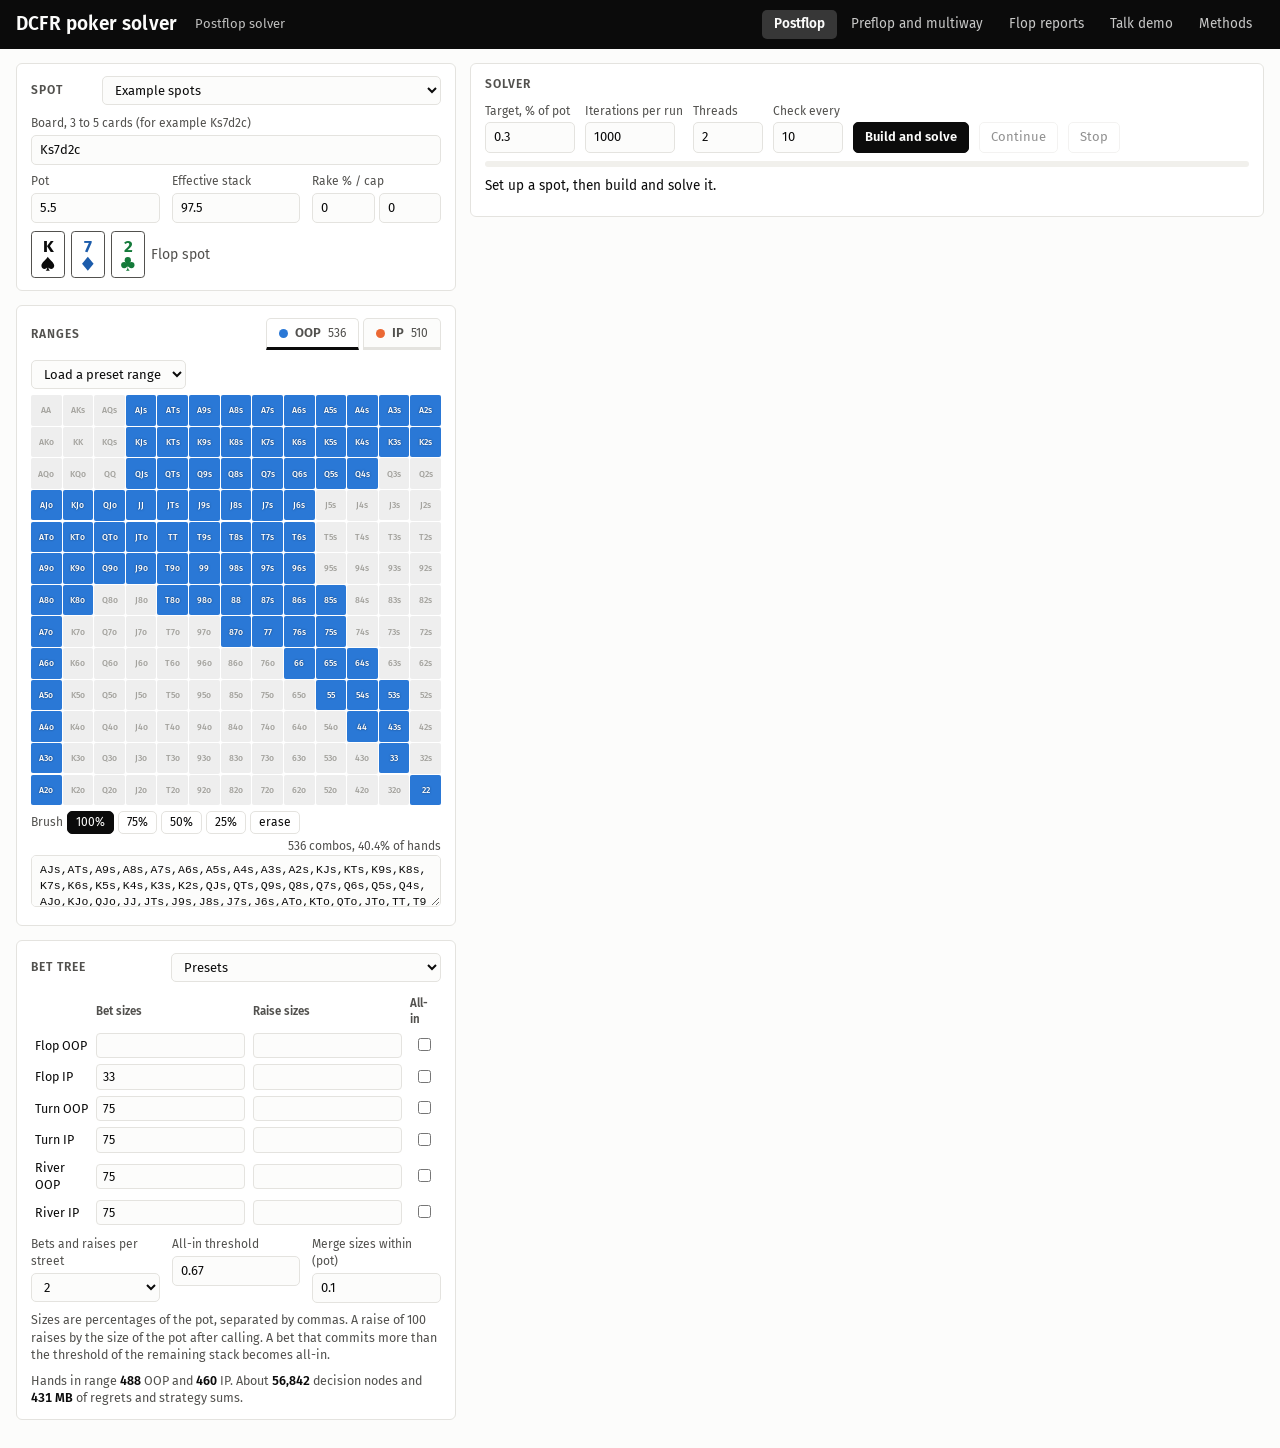
==== commit 0600d0f4: "Fixed solver object shape, combos shown high card first, memory estimate decimals, favicon, talk upd" ====
--- a/docs/index.html
+++ b/docs/index.html
@@ -6,6 +6,7 @@
 <title>Postflop solver · DCFR poker solver</title>
 <link rel="stylesheet" href="https://fonts.googleapis.com/css2?family=Fira+Sans:wght@400;500;600;700&display=swap">
 <link rel="stylesheet" href="css/site.css">
+<link rel="icon" href="data:image/svg+xml,%3Csvg xmlns=%22http://www.w3.org/2000/svg%22 viewBox=%220 0 100 100%22%3E%3Ctext y=%22.9em%22 font-size=%2290%22%3E%E2%99%A0%3C/text%3E%3C/svg%3E">
 <style>body{margin:0}</style>
 </head>
 <body>
